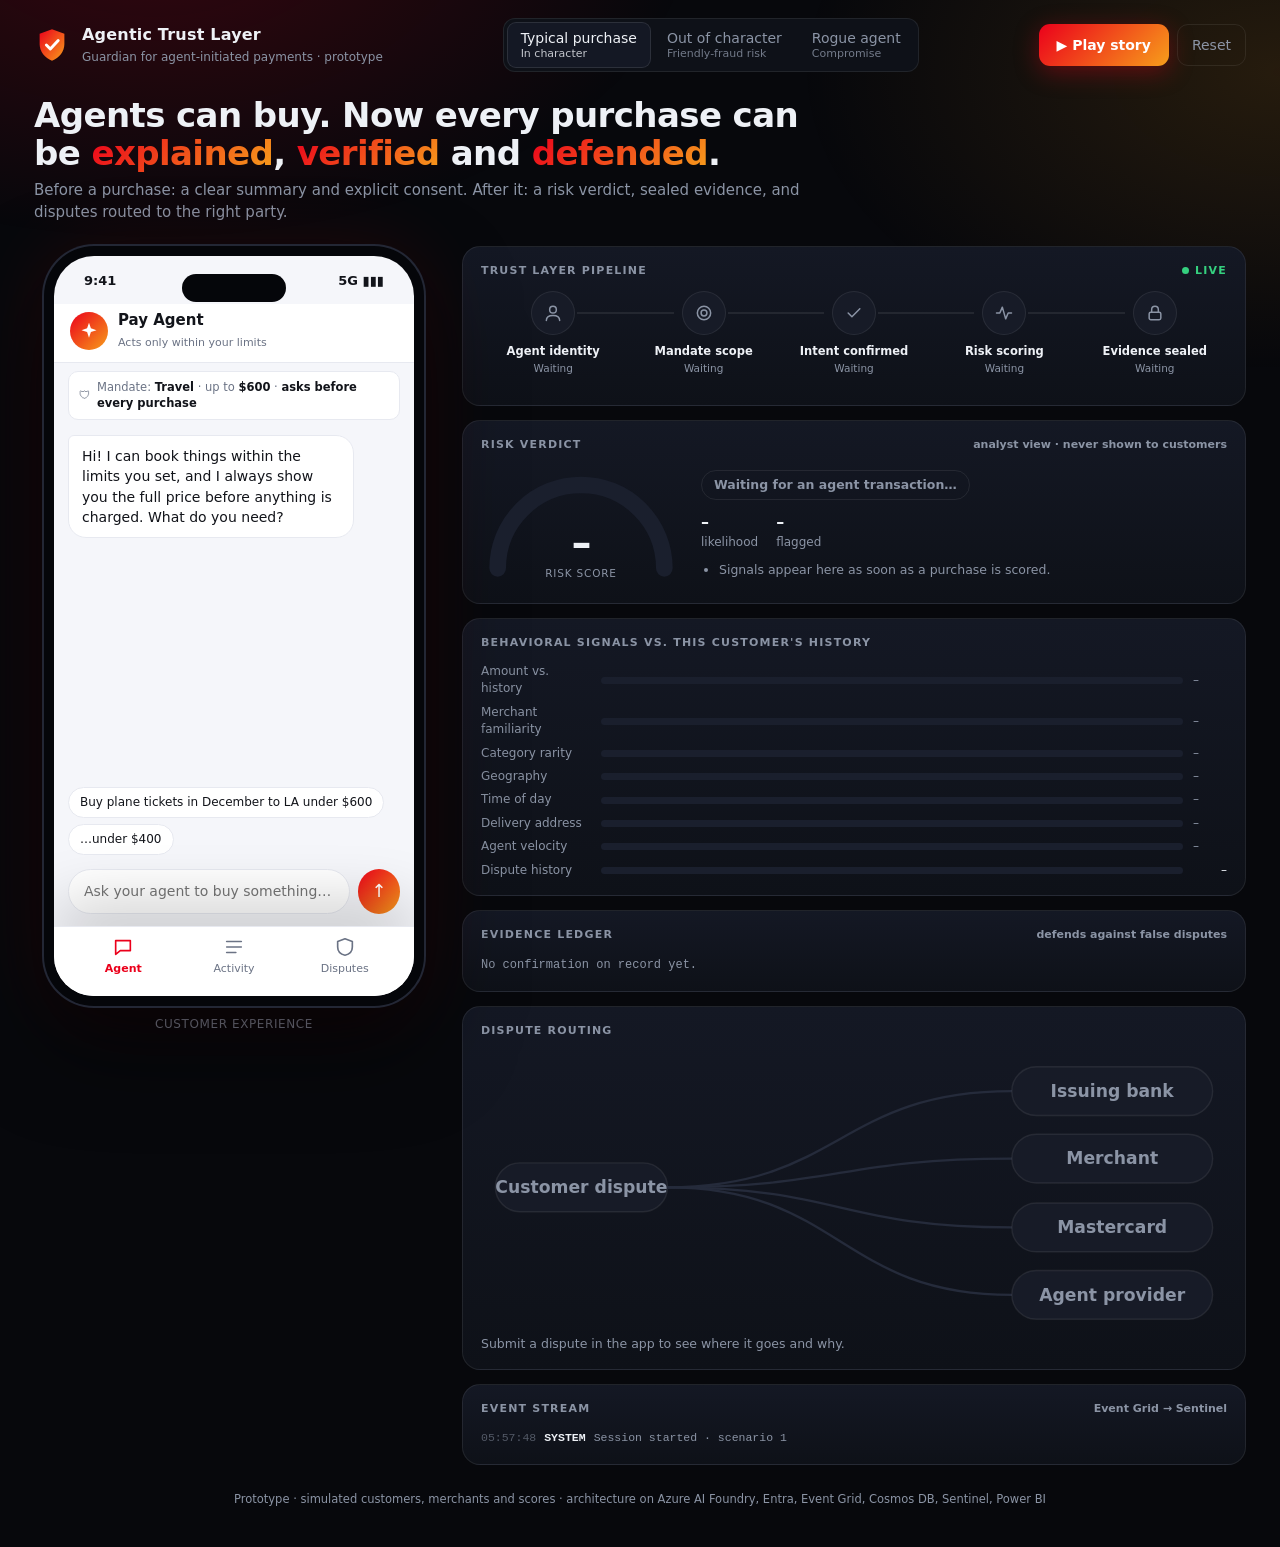
==== index.html @ be870a4d "Added friendly-fraud detection system, mock MasterCard Agent Pay, our own model using Microsoft Azur" ====
<!DOCTYPE html>
<html lang="en"><head><meta charset="utf-8">
<meta name="viewport" content="width=device-width, initial-scale=1, viewport-fit=cover">
<title>Agentic Trust Layer · Demo</title>
<style>
:root{--bg:#07080c;--panel:#0e1118;--panel2:#141824;--line:rgba(255,255,255,.08);--tx:#eef1f6;--mu:#8b94a5;--red:#eb001b;--org:#f79e1b;--ok:#35d07f;--warn:#ffb020;--bad:#ff4d4f;--grad:linear-gradient(135deg,#eb001b,#f79e1b)}
*{box-sizing:border-box}
body{margin:0;background:var(--bg);color:var(--tx);font:14px/1.45 Inter,system-ui,-apple-system,"Segoe UI",Roboto,sans-serif;min-height:100vh}
.bg{position:fixed;inset:0;pointer-events:none;background:radial-gradient(900px 520px at 12% -8%,rgba(235,0,27,.20),transparent 60%),radial-gradient(800px 500px at 100% 8%,rgba(247,158,27,.13),transparent 60%)}
.wrap{position:relative;max-width:1260px;margin:0 auto;padding:0 24px 40px}
button{font:inherit;cursor:pointer;color:inherit}
header{display:flex;justify-content:space-between;align-items:center;gap:16px;flex-wrap:wrap;padding:18px 0}
.brand{display:flex;gap:12px;align-items:center}.brand b{font-size:16px;letter-spacing:.2px;display:block}.brand span{color:var(--mu);font-size:12px}
.seg{display:flex;background:var(--panel);border:1px solid var(--line);border-radius:12px;padding:3px;gap:2px}
.seg button{background:none;border:0;padding:8px 14px;border-radius:9px;color:var(--mu);text-align:left;line-height:1.2}
.seg button small{display:block;font-size:11px;opacity:.8}.seg button.on{background:var(--panel2);color:var(--tx);box-shadow:inset 0 0 0 1px rgba(255,255,255,.1)}
.ctl{display:flex;gap:8px}
.cta{background:var(--grad);border:0;color:#fff;font-weight:700;padding:10px 18px;border-radius:11px;box-shadow:0 6px 24px rgba(235,0,27,.35)}
.cta:disabled{opacity:.55;cursor:default}.ghost{background:transparent;border:1px solid var(--line);padding:10px 14px;border-radius:11px;color:var(--mu)}
.hero{padding:6px 0 22px;max-width:820px}.hero h1{font-size:34px;line-height:1.12;margin:0 0 8px;letter-spacing:-.6px}
.hero h1 em{font-style:normal;background:var(--grad);-webkit-background-clip:text;background-clip:text;color:transparent}.hero p{color:var(--mu);margin:0;font-size:15px}
.grid{display:grid;grid-template-columns:400px 1fr;gap:28px;align-items:start}
@media(max-width:980px){.grid{grid-template-columns:1fr}.phonewrap{justify-self:center}.hero h1{font-size:26px}}
.phonewrap{position:sticky;top:12px}
.cap{text-align:center;color:var(--mu);font-size:12px;margin-top:10px;letter-spacing:.6px;text-transform:uppercase}
/* phone */
.phone{--ptx:#12141a;--pmu:#6b7385;--pln:#e7e9f0;width:380px;height:760px;margin:0 auto;border-radius:50px;background:#05060a;padding:10px;position:relative;box-shadow:0 0 0 2px #232735,0 40px 90px rgba(0,0,0,.6),0 0 80px rgba(235,0,27,.12);display:flex;flex-direction:column;color:var(--ptx)}
.screen{flex:1;background:#f5f6fa;border-radius:40px;overflow:hidden;display:flex;flex-direction:column;position:relative}
.notch{position:absolute;top:18px;left:50%;transform:translateX(-50%);width:104px;height:28px;background:#05060a;border-radius:20px;z-index:5}
.sbar{height:48px;padding:16px 30px 0;display:flex;justify-content:space-between;font-size:13px;font-weight:600;flex:none}
.views{flex:1;position:relative;overflow:hidden}
.view{position:absolute;inset:0;display:none;flex-direction:column}.view.on{display:flex}
.ahead{padding:6px 16px 10px;display:flex;gap:10px;align-items:center;border-bottom:1px solid var(--pln);background:#fff}
.av{width:38px;height:38px;border-radius:50%;background:var(--grad);display:grid;place-items:center;color:#fff;flex:none}
.ahead b{display:block;font-size:15px}.ahead span{font-size:11px;color:var(--pmu)}
.mand{margin:8px 14px 0;padding:7px 10px;border-radius:10px;background:#fff;border:1px solid var(--pln);font-size:11.5px;color:var(--pmu);display:flex;gap:6px;align-items:center}
.mand b{color:var(--ptx)}
.msgs{flex:1;overflow-y:auto;padding:8px 14px;scroll-behavior:smooth}
.m{max-width:86%;padding:10px 13px;border-radius:18px;margin:7px 0;animation:in .35s ease;font-size:14px}
@keyframes in{from{opacity:0;transform:translateY(8px)}to{opacity:1;transform:none}}
.m.a{background:#fff;border:1px solid var(--pln);border-top-left-radius:6px}
.m.u{background:var(--grad);color:#fff;margin-left:auto;border-top-right-radius:6px}
.m.wide{max-width:97%;padding:0;overflow:hidden}
.m.sys{max-width:100%;background:none;border:0;color:var(--pmu);font-size:11.5px;text-align:center;padding:2px}
.dots{display:inline-flex;gap:4px}.dots i{width:6px;height:6px;border-radius:50%;background:#aab;animation:b 1s infinite}.dots i:nth-child(2){animation-delay:.15s}.dots i:nth-child(3){animation-delay:.3s}
@keyframes b{50%{transform:translateY(-4px);opacity:.5}}
.chips{padding:4px 14px 6px;display:flex;gap:6px;flex-wrap:wrap}
.chips button{background:#fff;border:1px solid var(--pln);border-radius:99px;padding:6px 11px;font-size:12px;color:var(--ptx)}
.composer{display:flex;gap:8px;padding:8px 14px 12px}
.composer input{flex:1;border:1px solid var(--pln);background:#fff;border-radius:99px;padding:11px 15px;font:inherit;color:var(--ptx);outline:0;min-width:0}
.composer button{width:42px;border:0;border-radius:50%;background:var(--grad);color:#fff;font-size:18px}
.tkt{background:#fff}.tk-h{background:#12141a;color:#fff;padding:12px 14px;display:flex;justify-content:space-between;align-items:center}
.tk-h small{opacity:.65;display:block;font-size:11px}.tag{font-size:10.5px;background:rgba(255,255,255,.14);padding:3px 8px;border-radius:99px}
.route{display:flex;align-items:center;gap:10px;padding:14px 14px 4px}.route b{font-size:26px;letter-spacing:1px}
.route .ln{flex:1;border-top:2px dashed #cfd3df;position:relative}.route .ln:after{content:"✈";position:absolute;left:50%;top:-12px;transform:translateX(-50%);background:#fff;padding:0 6px;color:var(--red)}
.sch{padding:0 14px 12px;font-size:12px;color:var(--pmu)}
.perf{border-top:2px dashed #e2e5ee;margin:0 12px;position:relative}
.perf:before,.perf:after{content:"";position:absolute;top:-9px;width:16px;height:16px;border-radius:50%;background:#f5f6fa}.perf:before{left:-20px}.perf:after{right:-20px}
.li{display:flex;justify-content:space-between;font-size:12.5px;padding:2px 14px;color:var(--pmu)}.li.t{color:var(--ptx);font-weight:700;font-size:20px;padding:6px 14px 2px}
.okp{margin:6px 14px;font-size:11.5px;color:#0b8a4a;background:#e7f8ef;border-radius:8px;padding:6px 9px}
.cn{font-size:11px;color:var(--pmu);padding:0 14px 8px}
.acts{display:flex;gap:8px;padding:6px 14px 14px}.acts button{flex:1;padding:11px;border-radius:12px;border:1px solid var(--pln);background:#fff;font-weight:600;color:var(--ptx)}
.acts button.p{background:var(--grad);border:0;color:#fff}.acts button:disabled{opacity:.5}
.rcpt{padding:12px 14px;background:#fff}.rcpt .ok{display:flex;gap:8px;align-items:center;font-weight:700}
.rcpt .ok i{width:22px;height:22px;border-radius:50%;background:var(--ok);color:#fff;display:grid;place-items:center;font-style:normal;font-size:13px}
.seal{margin-top:8px;font-size:11px;color:var(--pmu);background:#f2f4f9;border-radius:8px;padding:6px 8px}
.warnbox{padding:12px 14px;background:#fff;border-left:4px solid var(--bad)}.warnbox b{display:block;margin-bottom:2px}
.tabbar{height:70px;background:#fff;border-top:1px solid var(--pln);display:flex;padding:8px 14px 18px;flex:none}
.tabbar button{flex:1;background:none;border:0;color:var(--pmu);font-size:11px;display:flex;flex-direction:column;align-items:center;gap:3px}
.tabbar button.on{color:var(--red);font-weight:700}.tabbar svg{width:22px;height:22px;stroke:currentColor;fill:none;stroke-width:1.8;stroke-linecap:round;stroke-linejoin:round}
.list{padding:8px 14px;overflow-y:auto;flex:1}.view h3{margin:6px 16px 0;font-size:20px}
.row{display:flex;gap:10px;align-items:center;background:#fff;border:1px solid var(--pln);border-radius:14px;padding:10px 12px;margin:8px 0;animation:in .3s}
.row .ic{width:36px;height:36px;border-radius:50%;background:#eef0f6;display:grid;place-items:center;font-weight:700;color:var(--pmu);flex:none}
.row .mid{flex:1;min-width:0}.row .mid b{display:block;font-size:13.5px}.row .mid span{font-size:11.5px;color:var(--pmu)}
.row .amt{text-align:right;font-weight:700;font-size:13.5px}
.bd{display:inline-block;font-size:10.5px;font-weight:700;padding:2px 8px;border-radius:99px;margin-top:3px}
.bd.ok{background:#e7f8ef;color:#0b8a4a}.bd.warn{background:#fff3dc;color:#a96500}.bd.bad{background:#ffe5e6;color:#c4161c}.bd.nt{background:#eef0f6;color:var(--pmu)}
.lk{background:none;border:0;color:var(--red);font-size:11.5px;font-weight:700;padding:3px 0}
.sheet{position:absolute;left:0;right:0;bottom:0;background:#fff;border-radius:26px 26px 0 0;box-shadow:0 -20px 60px rgba(0,0,0,.25);padding:16px 18px 24px;transform:translateY(105%);transition:transform .38s cubic-bezier(.2,.8,.2,1);z-index:4;max-height:86%;overflow:auto}
.sheet.on{transform:none}.sheet h4{margin:0 0 4px;font-size:17px}.sheet .grip{width:40px;height:4px;background:#d9dce6;border-radius:9px;margin:-6px auto 12px}
.sheet p{color:var(--pmu);font-size:12.5px;margin:2px 0 10px}
.rs{display:flex;flex-wrap:wrap;gap:6px;margin-bottom:10px}.rs button{background:#fff;border:1px solid var(--pln);border-radius:99px;padding:6px 11px;font-size:12px}
.rs button.on{background:#12141a;color:#fff;border-color:#12141a}
.sheet textarea{width:100%;border:1px solid var(--pln);border-radius:12px;padding:10px;font:inherit;min-height:70px;resize:none;outline:0}
.sheet .big{width:100%;margin-top:10px;padding:13px;border:0;border-radius:13px;background:var(--grad);color:#fff;font-weight:700}
.bio{width:84px;height:84px;margin:10px auto;border-radius:50%;display:grid;place-items:center;border:2px solid var(--red);color:var(--red);position:relative;cursor:pointer;background:none}
.bio svg{width:42px;height:42px;stroke:currentColor;fill:none;stroke-width:1.6;stroke-linecap:round}
.bio.scan:after{content:"";position:absolute;inset:-2px;border-radius:50%;border:3px solid transparent;border-top-color:var(--ok);animation:sp .7s linear infinite}
.bio.done{border-color:var(--ok);color:var(--ok)}@keyframes sp{to{transform:rotate(360deg)}}
/* control room */
.panel{display:grid;gap:14px}
.cd{background:linear-gradient(180deg,var(--panel2),var(--panel));border:1px solid var(--line);border-radius:18px;padding:16px 18px}
.cd h5{margin:0 0 12px;font-size:11px;letter-spacing:1.2px;text-transform:uppercase;color:var(--mu);display:flex;justify-content:space-between;align-items:center}
.live{display:inline-flex;gap:6px;align-items:center;color:var(--ok)}.live:before{content:"";width:7px;height:7px;border-radius:50%;background:var(--ok);box-shadow:0 0 0 0 rgba(53,208,127,.6);animation:pu 1.8s infinite}
@keyframes pu{70%{box-shadow:0 0 0 8px rgba(53,208,127,0)}100%{box-shadow:0 0 0 0 rgba(53,208,127,0)}}
.pipe{display:grid;grid-template-columns:repeat(5,1fr);gap:6px}
.nd{text-align:center;position:relative;padding:0 2px}
.nd:not(:last-child):after{content:"";position:absolute;top:21px;left:calc(50% + 24px);right:calc(-50% + 24px);height:2px;background:var(--line)}
.nd .ci{width:44px;height:44px;margin:0 auto 8px;border-radius:50%;display:grid;place-items:center;background:#171b27;border:1.5px solid var(--line);color:var(--mu);transition:.35s}
.nd svg{width:20px;height:20px;stroke:currentColor;fill:none;stroke-width:1.8;stroke-linecap:round;stroke-linejoin:round}
.nd b{display:block;font-size:11.5px}.nd small{display:block;font-size:10.5px;color:var(--mu);min-height:28px;margin-top:2px}
.nd.run .ci{border-color:var(--org);color:var(--org);box-shadow:0 0 0 6px rgba(247,158,27,.14);animation:pu2 1s infinite}
@keyframes pu2{50%{box-shadow:0 0 0 10px rgba(247,158,27,.05)}}
.nd.ok .ci{border-color:var(--ok);color:var(--ok);background:rgba(53,208,127,.1)}.nd.ok:after{background:var(--ok)!important}
.nd.warn .ci{border-color:var(--warn);color:var(--warn);background:rgba(255,176,32,.1)}.nd.bad .ci{border-color:var(--bad);color:var(--bad);background:rgba(255,77,79,.1)}
.two{display:grid;grid-template-columns:200px 1fr;gap:20px;align-items:center}@media(max-width:600px){.two{grid-template-columns:1fr}}
.gauge{position:relative;text-align:center}.gauge svg{width:100%}.gauge .n{position:absolute;left:0;right:0;bottom:6px;font-size:40px;font-weight:800;letter-spacing:-1px}.gauge .n small{display:block;font-size:10.5px;font-weight:500;color:var(--mu);letter-spacing:.8px;text-transform:uppercase;margin-top:-6px}
.verdict{display:inline-block;padding:5px 12px;border-radius:99px;font-weight:700;font-size:12.5px;border:1px solid var(--line);color:var(--mu)}
.verdict.ok{color:var(--ok);border-color:var(--ok);background:rgba(53,208,127,.08)}.verdict.warn{color:var(--warn);border-color:var(--warn);background:rgba(255,176,32,.08)}.verdict.bad{color:var(--bad);border-color:var(--bad);background:rgba(255,77,79,.08)}
.kv{display:flex;gap:18px;margin:10px 0;color:var(--mu);font-size:12px}.kv b{display:block;color:var(--tx);font-size:16px}
.sg{display:grid;grid-template-columns:110px 1fr 34px;gap:6px 10px;align-items:center;font-size:12px;color:var(--mu)}
.tr{height:7px;background:#1a1f2d;border-radius:9px;overflow:hidden}.fl{height:100%;width:0;border-radius:9px;background:var(--grad);transition:width .9s cubic-bezier(.2,.8,.2,1)}.sg span:last-child{text-align:right;color:var(--tx)}
ul.rs2{margin:0;padding-left:18px;color:var(--mu);font-size:12.5px}ul.rs2 li{margin:3px 0}ul.rs2 li b{color:var(--tx)}
.led{font:12px/1.7 ui-monospace,SFMono-Regular,Menlo,monospace;color:var(--mu)}.led b{color:var(--tx);font-weight:500}.led .lock{color:var(--ok)}
.log{font:11.5px/1.6 ui-monospace,SFMono-Regular,Menlo,monospace;max-height:170px;overflow:auto}
.log div{animation:in .3s;color:var(--mu);white-space:nowrap;overflow:hidden;text-overflow:ellipsis}.log i{font-style:normal;opacity:.55;margin-right:8px}.log b{color:var(--tx);margin-right:8px;font-weight:600}
.log .warn b{color:var(--warn)}.log .bad b{color:var(--bad)}.log .ok b{color:var(--ok)}
.rt svg{width:100%;height:auto}.rt .pill rect{fill:#171b27;stroke:var(--line);transition:.4s}.rt .pill text{fill:var(--mu);font-size:12px;font-weight:600}
.rt .pill.pri rect{stroke:var(--org);fill:rgba(247,158,27,.12);filter:drop-shadow(0 0 8px rgba(247,158,27,.5))}.rt .pill.pri text{fill:#fff}.rt .pill.nt rect{stroke:#4b5367}.rt .pill.nt text{fill:var(--tx)}
.rt path{fill:none;stroke:#252b3b;stroke-width:1.6;transition:.4s}.rt path.pri{stroke:var(--org);stroke-width:2.6;stroke-dasharray:6 5;animation:fl 1s linear infinite}.rt path.nt{stroke:#5a627a;stroke-dasharray:3 5}
@keyframes fl{to{stroke-dashoffset:-22}}.rtx{color:var(--mu);font-size:12.5px;margin-top:6px}.rtx b{color:var(--tx)}
footer{color:var(--mu);font-size:11.5px;text-align:center;margin-top:26px}
</style></head><body><div class="bg"></div>
<div class="wrap">
<header>
 <div class="brand"><svg viewBox="0 0 32 32" width="36" height="36"><defs><linearGradient id="g" x1="0" y1="0" x2="1" y2="1"><stop offset="0" stop-color="#eb001b"/><stop offset="1" stop-color="#f79e1b"/></linearGradient></defs><path d="M16 2l11 4v9c0 7-4.700 12.200-11 15C9.700 27.200 5 22 5 15V6z" fill="url(#g)"/><path d="M11 16l3.500 3.500L21.500 12" stroke="#fff" stroke-width="2.600" fill="none" stroke-linecap="round" stroke-linejoin="round"/></svg>
  <div><b>Agentic Trust Layer</b><span>Guardian for agent-initiated payments · prototype</span></div></div>
 <div class="seg" id="scn">
  <button data-s="1" class="on">Typical purchase<small>In character</small></button>
  <button data-s="2">Out of character<small>Friendly-fraud risk</small></button>
  <button data-s="3">Rogue agent<small>Compromise</small></button></div>
 <div class="ctl"><button class="cta" id="play">▶ Play story</button><button class="ghost" id="reset">Reset</button></div>
</header>
<div class="hero"><h1>Agents can buy. Now every purchase can be <em>explained</em>, <em>verified</em> and <em>defended</em>.</h1>
<p>Before a purchase: a clear summary and explicit consent. After it: a risk verdict, sealed evidence, and disputes routed to the right party.</p></div>

<div class="grid">
<div class="phonewrap"><div class="phone"><div class="screen"><div class="notch"></div>
 <div class="sbar"><span>9:41</span><span>5G ▮▮▮</span></div>
 <div class="views">
  <div class="view on" id="v-chat">
   <div class="ahead"><div class="av"><svg width="20" height="20" viewBox="0 0 24 24" fill="#fff"><path d="M12 2l2.300 6.700L21 11l-6.700 2.300L12 20l-2.300-6.700L3 11l6.700-2.300z"/></svg></div><div><b>Pay Agent</b><span>Acts only within your limits</span></div></div>
   <div class="mand">🛡 <span>Mandate: <b>Travel</b> · up to <b>$600</b> · <b>asks before every purchase</b></span></div>
   <div class="msgs" id="msgs"></div><div class="chips" id="chips"></div>
   <form class="composer" id="cmp"><input id="inp" placeholder="Ask your agent to buy something…" autocomplete="off"><button>↑</button></form>
  </div>
  <div class="view" id="v-act"><h3>Activity</h3><div class="list" id="actList"></div></div>
  <div class="view" id="v-dis"><h3>Disputes</h3><div class="list" id="disList"></div></div>
  <div class="sheet" id="sheet"></div>
 </div>
 <div class="tabbar" id="tabs">
  <button data-v="chat" class="on"><svg viewBox="0 0 24 24"><path d="M4 5h16v11H9l-5 4z"/></svg>Agent</button>
  <button data-v="act"><svg viewBox="0 0 24 24"><path d="M4 6h16M4 12h16M4 18h10"/></svg>Activity</button>
  <button data-v="dis"><svg viewBox="0 0 24 24"><path d="M12 3l8 3v6c0 5-3.500 8-8 9-4.500-1-8-4-8-9V6z"/></svg>Disputes</button></div>
</div></div><div class="cap">Customer experience</div></div>

<div class="panel">
 <div class="cd"><h5>Trust Layer pipeline <span class="live">live</span></h5><div class="pipe" id="pipe"></div></div>
 <div class="cd"><h5>Risk verdict <span id="vsrc" style="text-transform:none;letter-spacing:0">analyst view · never shown to customers</span></h5>
  <div class="two"><div class="gauge"><svg viewBox="0 0 120 70"><path d="M10 62A50 50 0 0 1 110 62" fill="none" stroke="#1a1f2d" stroke-width="10" stroke-linecap="round"/><path id="garc" d="M10 62A50 50 0 0 1 110 62" fill="none" stroke="#35d07f" stroke-width="10" stroke-linecap="round" stroke-dasharray="157.1" stroke-dashoffset="157.1" style="transition:stroke-dashoffset .9s cubic-bezier(.2,.8,.2,1),stroke .4s"/></svg><div class="n"><span id="gnum">–</span><small>risk score</small></div></div>
  <div><span class="verdict" id="vd">Waiting for an agent transaction…</span>
   <div class="kv"><div><b id="klk">–</b>likelihood</div><div><b id="kfl">–</b>flagged</div></div>
   <ul class="rs2" id="rsn"><li>Signals appear here as soon as a purchase is scored.</li></ul></div></div></div>
 <div class="cd"><h5>Behavioral signals vs. this customer's history</h5><div class="sg" id="sg"></div></div>
 <div class="cd"><h5>Evidence ledger <span style="text-transform:none;letter-spacing:0">defends against false disputes</span></h5><div class="led" id="led">No confirmation on record yet.</div></div>
 <div class="cd rt"><h5>Dispute routing</h5>
  <svg viewBox="0 0 520 190" id="rsvg">
   <g class="pill" id="p-o"><rect x="10" y="78" width="120" height="34" rx="17"/><text x="70" y="99" text-anchor="middle">Customer dispute</text></g>
   <path id="l-issuer" d="M130 95C250 95 250 28 370 28"/><path id="l-merchant" d="M130 95C250 95 250 75 370 75"/><path id="l-mastercard" d="M130 95C250 95 250 123 370 123"/><path id="l-agent_provider" d="M130 95C250 95 250 170 370 170"/>
   <g class="pill" id="p-issuer"><rect x="370" y="11" width="140" height="34" rx="17"/><text x="440" y="32" text-anchor="middle">Issuing bank</text></g>
   <g class="pill" id="p-merchant"><rect x="370" y="58" width="140" height="34" rx="17"/><text x="440" y="79" text-anchor="middle">Merchant</text></g>
   <g class="pill" id="p-mastercard"><rect x="370" y="106" width="140" height="34" rx="17"/><text x="440" y="127" text-anchor="middle">Mastercard</text></g>
   <g class="pill" id="p-agent_provider"><rect x="370" y="153" width="140" height="34" rx="17"/><text x="440" y="174" text-anchor="middle">Agent provider</text></g></svg>
  <div class="rtx" id="rtx">Submit a dispute in the app to see where it goes and why.</div></div>
 <div class="cd"><h5>Event stream <span style="text-transform:none;letter-spacing:0">Event Grid → Sentinel</span></h5><div class="log" id="log"></div></div>
</div></div>
<footer>Prototype · simulated customers, merchants and scores · architecture on Azure AI Foundry, Entra, Event Grid, Cosmos DB, Sentinel, Power BI</footer>
</div>

<script>
const $=s=>document.querySelector(s),$$=s=>[...document.querySelectorAll(s)],sleep=ms=>new Promise(r=>setTimeout(r,ms));
const e=s=>String(s).replace(/[&<>"]/g,c=>({'&':'&amp;','<':'&lt;','>':'&gt;','"':'&quot;'}[c]));
const money=n=>'$'+n.toLocaleString('en-US',{minimumFractionDigits:2,maximumFractionDigits:2});
const cl=x=>Math.max(0,Math.min(1,x)),med=a=>{const s=[...a].sort((x,y)=>x-y),m=s.length>>1;return s.length%2?s[m]:(s[m-1]+s[m])/2};
const hrs=new Set([...Array(15).keys()].map(i=>i+8));

/* ======== SWAP POINT: this local engine mirrors friendly_fraud.py. To go live, replace
   score(), routeDispute() and the offer search with calls to the FastAPI services. ======== */
const PROF={
 F:{amounts:[320,410,52,48,45,480,60,390,55,520,50,445],merchants:new Set(['southwest','united','delta','kroger']),cats:{4511:6,5411:10,5812:6},countries:new Set(['US']),hours:hrs,d90:0},
 E:{amounts:[42,55,38,61,47,52,49,58,44,50],merchants:new Set(['kroger','chipotle','shell']),cats:{4511:1,5411:18,5812:9,5541:5},countries:new Set(['US']),hours:hrs,d90:0}};
const W={amount:.3,merchant:.15,category:.15,geo:.1,time:.05,ship:.1,vel:.05,disp:.1};
const SIG={amount:'Amount vs. history',merchant:'Merchant familiarity',category:'Category rarity',geo:'Geography',time:'Time of day',ship:'Delivery address',vel:'Agent velocity',disp:'Dispute history'};
function score(t,p){
 const R=[],s={};let sg=.3;
 if(p.amounts.length>=5){const m=med(p.amounts),mad=med(p.amounts.map(a=>Math.abs(a-m)))||Math.max(m*.1,1),z=(t.amount-m)/(1.4826*mad);
  sg=cl((z-2)/4);if(sg>0)R.push(`Amount ${money(t.amount)} is ${z.toFixed(1)} robust std-devs above this customer's median ${money(m)}`)}
 s.amount=sg;
 s.merchant=p.merchants.has(t.mid)?0:1;if(s.merchant)R.push('First purchase from this merchant');
 const tot=Object.values(p.cats).reduce((a,b)=>a+b,0);s.category=cl(1-((p.cats[t.mcc]||0)/tot)*10);if(s.category>.5)R.push(`Category ${t.mcc} is rare for this customer`);
 s.geo=p.countries.has(t.country)?0:1;if(s.geo)R.push(`Merchant country ${t.country} is outside usual countries`);
 s.time=p.hours.has(t.hour)?0:.5;if(s.time)R.push('Unusual time of day');
 s.ship=t.ship?1:0;if(s.ship)R.push('Delivery destination differs from saved addresses');
 s.vel=cl((t.vel-2)/5);if(s.vel>.4)R.push(`Agent made ${t.vel} purchase attempts in the last hour`);
 s.disp=cl(p.d90/3);
 const beh=Object.keys(W).reduce((a,k)=>a+W[k]*s[k],0);
 const scope=t.mandateMax==null||t.amount>t.mandateMax||(t.cats&&!t.cats.includes(t.mcc));
 if(scope)R.push(`Purchase falls outside the customer's mandate (${money(t.mandateMax||0)} limit, travel only)`);
 if(!t.conf)R.push('No customer confirmation on record');
 let lk=beh*(t.conf?1:.85);if(scope)lk*=.4;
 const flag=lk>=.3&&beh>=.35&&!scope;
 const label=scope&&beh>=.3?'agent_error_or_compromise':(flag?'friendly_fraud_likely':'normal');
 return{score:Math.round(100*Math.max(beh,scope&&beh>=.3?.9:0)),lk:+cl(lk).toFixed(2),flag,label,reasons:R,scope,s};
}
const REASONS={unauthorized:'I never approved this',agent_exceeded_mandate:'Agent went beyond my limits',not_received:'Never received it',not_as_described:'Not as described',duplicate:'Duplicate charge',incorrect_amount:'Wrong amount',other:'Other'};
const PN={issuer:'Issuing bank',merchant:'Merchant',mastercard:'Mastercard',agent_provider:'Agent provider'};
function routeDispute(reason,t){
 const f=t.res.flag,c=t.conf;
 if(reason==='unauthorized'&&c&&f)return{p:'issuer',n:['mastercard'],w:0,ev:true,rule:'R1',why:'Customer says unauthorized, but a hash-bound confirmation exists and the model flags the purchase. Bank reviews with the evidence packet; the customer\'s rights are preserved.',a:['Attach confirmation + mandate','Queue for analyst review']};
 if(reason==='unauthorized')return{p:'issuer',n:['mastercard','agent_provider'],w:0,ev:false,rule:'R2',why:'No confirmation on file, so this is treated as genuine fraud or agent compromise.',a:['Suspend agent token','Open compromise investigation']};
 if(reason==='agent_exceeded_mandate')return{p:'issuer',n:['agent_provider','mastercard'],w:0,ev:true,rule:'R3',why:'The agent acted outside the customer\'s documented limits; the provider is accountable.',a:['Revoke or limit mandate','Notify agent provider']};
 if(['not_received','not_as_described','duplicate','incorrect_amount'].includes(reason))return{p:'merchant',n:['issuer'],w:10,ev:true,rule:'R4',why:'Merchant-performance issue: merchant resolves first, then it escalates to the bank.',a:['Send case to merchant','Auto-escalate after 10 days']};
 return{p:'issuer',n:[],w:0,ev:false,rule:'R5',why:'Unclassified: manual triage.',a:['Manual triage']};
}
const OFFERS=[{m:'Southwest Airlines',id:'southwest',b:388,t:41,f:[['Carry-on bag',0]],cp:'Free cancellation; credit valid 12 months'},
 {m:'United Airlines',id:'united',b:452,t:47,f:[['Seat selection',18]],cp:'Full refund if cancelled within 24h'},
 {m:'Delta Air Lines',id:'delta',b:561,t:52,f:[['Checked bag',35]],cp:'Non-refundable; change fees waived'}];
const SC={1:{prof:'F',req:'Buy plane tickets in December to LA under $600'},2:{prof:'E',req:'Buy plane tickets in December to LA under $600'},3:{prof:'E',req:null}};
const STAGES=[['Agent identity','<path d="M12 12a4 4 0 100-8 4 4 0 000 8zM4 21c0-4 3.600-6 8-6s8 2 8 6"/>'],['Mandate scope','<circle cx="12" cy="12" r="8"/><circle cx="12" cy="12" r="3.500"/>'],
 ['Intent confirmed','<path d="M5 12l4.500 4.500L19 7"/>'],['Risk scoring','<path d="M3 12h4l3-7 4 14 3-7h4"/>'],['Evidence sealed','<rect x="5" y="11" width="14" height="9" rx="2"/><path d="M8 11V8a4 4 0 018 0v3"/>']];

let S={sc:1,txs:[],ds:[],pending:null,busy:false,playing:false,n:0};
const ts=()=>new Date().toLocaleTimeString('en-US',{hour12:false});
function log(svc,txt,k=''){const d=document.createElement('div');d.className=k;d.innerHTML=`<i>${ts()}</i><b>${svc}</b>${e(txt)}`;$('#log').prepend(d);while($('#log').children.length>40)$('#log').lastChild.remove()}
const rid=()=>Math.random().toString(16).slice(2,10);

/* ---------- UI helpers ---------- */
function msg(k,html){const d=document.createElement('div');d.className='m '+k;d.innerHTML=html;$('#msgs').appendChild(d);$('#msgs').scrollTop=1e6;return d}
async function typing(ms=900){const d=msg('a','<span class="dots"><i></i><i></i><i></i></span>');await sleep(ms);d.remove()}
function showView(v){$$('.view').forEach(x=>x.classList.toggle('on',x.id==='v-'+v));$$('#tabs button').forEach(b=>b.classList.toggle('on',b.dataset.v===v))}
function sheet(html){$('#sheet').innerHTML='<div class="grip"></div>'+html;$('#sheet').classList.add('on')}
const closeSheet=()=>$('#sheet').classList.remove('on');
function renderChips(){const sc=SC[S.sc];$('#chips').innerHTML=sc.req?`<button data-q="${e(sc.req)}">${e(sc.req)}</button><button data-q="Buy plane tickets in December to LA under $400">…under $400</button>`:'<button id="rg">▶ Simulate an unprompted agent purchase</button>';
 $$('#chips [data-q]').forEach(b=>b.onclick=()=>{if(!S.busy)ask(b.dataset.q)});if($('#rg'))$('#rg').onclick=rogue}
function buildPipe(){$('#pipe').innerHTML=STAGES.map((s,i)=>`<div class="nd" id="n${i}"><div class="ci"><svg viewBox="0 0 24 24">${s[1]}</svg></div><b>${s[0]}</b><small>Waiting</small></div>`).join('')}
function setNode(i,st,txt){const n=$('#n'+i);n.className='nd '+st;n.querySelector('small').textContent=txt}
function resetPanel(){buildPipe();$('#garc').style.strokeDashoffset=157.1;$('#gnum').textContent='–';$('#vd').className='verdict';$('#vd').textContent='Waiting for an agent transaction…';
 $('#klk').textContent=$('#kfl').textContent='–';$('#rsn').innerHTML='<li>Signals appear here as soon as a purchase is scored.</li>';
 $('#sg').innerHTML=Object.keys(SIG).map(k=>`<span>${SIG[k]}</span><div class="tr"><div class="fl" id="b-${k}"></div></div><span id="v-${k}">–</span>`).join('');
 $('#led').innerHTML='No confirmation on record yet.';routeClear()}
function routeClear(){Object.keys(PN).forEach(k=>{$('#p-'+k).setAttribute('class','pill');$('#l-'+k).setAttribute('class','')});$('#rtx').innerHTML='Submit a dispute in the app to see where it goes and why.'}
function showRoute(r){routeClear();$('#p-'+r.p).setAttribute('class','pill pri');$('#l-'+r.p).setAttribute('class','pri');
 r.n.forEach(k=>{$('#p-'+k).setAttribute('class','pill nt');$('#l-'+k).setAttribute('class','nt')});
 $('#rtx').innerHTML=`<b>Rule ${r.rule}</b> · primary: <b>${PN[r.p]}</b>${r.n.length?' · notified: '+r.n.map(k=>PN[k]).join(', '):''}${r.w?` · merchant window: <b>${r.w} days</b>`:''}<br>${e(r.why)}<br>Evidence packet: <b>${r.ev?'attached':'none'}</b> · Actions: ${r.a.join(' → ')}`}
async function countTo(el,v){const s=performance.now();await new Promise(res=>{const f=n=>{const p=Math.min(1,(n-s)/900);el.textContent=Math.round(v*(1-Math.pow(1-p,3)));p<1?requestAnimationFrame(f):res()};requestAnimationFrame(f)})}
const VD={normal:['ok','In character'],friendly_fraud_likely:['warn','Friendly-fraud risk'],agent_error_or_compromise:['bad','Agent error / compromise']};
const ACT={normal:['No action required'],friendly_fraud_likely:['Flag for review','Attach evidence packet to any future dispute','Notify customer neutrally'],agent_error_or_compromise:['Suspend agent token','Alert Sentinel','Hold transaction and notify customer']};
function showRisk(r){const [k,l]=VD[r.label],c=k==='ok'?'#35d07f':k==='warn'?'#ffb020':'#ff4d4f';
 $('#garc').style.stroke=c;$('#garc').style.strokeDashoffset=157.1*(1-r.score/100);countTo($('#gnum'),r.score);
 $('#vd').className='verdict '+k;$('#vd').textContent=l;$('#klk').textContent=r.lk.toFixed(2);$('#kfl').textContent=r.flag?'Yes':'No';
 $('#rsn').innerHTML=(r.reasons.length?r.reasons.map(x=>`<li>${e(x)}</li>`).join(''):'<li>No unusual signals — consistent with this customer\'s behavior.</li>')+`<li><b>Actions:</b> ${ACT[r.label].join(' · ')}</li>`;
 Object.keys(SIG).forEach(s=>{$('#b-'+s).style.width=Math.round(r.s[s]*100)+'%';$('#v-'+s).textContent=Math.round(r.s[s]*100)})}
function showLedger(t,id,hash){$('#led').innerHTML=t.conf?`<span class="lock">🔒 sealed</span> · confirmation <b>${id}</b><br>proposal hash <b>${hash}…</b><br>mandate <b>travel ≤ $600 · confirm each purchase</b><br>step-up auth <b>${t.step?'passkey / biometric':'not required'}</b> · device <b>iPhone · session ${rid().slice(0,4)}</b><br>agent intent <b>"${e(t.utter||'')}"</b>`
 :'<span style="color:var(--bad)">No customer confirmation on record.</span> This transaction cannot be defended as customer-authorized; it will be treated as unauthorized.'}

/* ---------- pipeline ---------- */
async function pipeline(t,res,needStep){
 resetPanel();
 const hash=t.hash||rid()+rid()+rid();const cid=rid()+rid();
 const steps=[
  ()=>t.rogue?['warn','New device','AGENT','Token presented from an unrecognised device fingerprint']:['ok','Token valid','ENTRA','Agent identity + delegated token verified'],
  ()=>res.scope?['bad','Outside mandate','MANDATE',`${money(t.amount)} exceeds limit or category not allowed`]:['ok','Within limits','MANDATE',`${money(t.amount)} within ${money(t.mandateMax)} limit · MCC ${t.mcc} allowed`],
  async()=>{if(needStep){await stepUp();t.step=true}return t.conf?['ok',needStep?'Verified + approved':'Customer approved','INTENT','Confirmation bound to proposal hash '+hash.slice(0,8)]:['bad','No confirmation','INTENT','Purchase attempted without customer approval']},
  ()=>[VD[res.label][0],`${res.score}/100 · ${VD[res.label][1]}`,'RISK',`score=${res.score} likelihood=${res.lk} label=${res.label}`],
  ()=>t.conf?['ok','Packet sealed','COSMOS','Immutable evidence record written (Purview-labelled)']:['warn','No customer evidence','COSMOS','Nothing to seal: no confirmation exists']];
 for(let i=0;i<5;i++){setNode(i,'run','Checking…');await sleep(i===2&&needStep?200:650);const [st,tx,svc,ln]=await steps[i]();setNode(i,st,tx);log(svc,ln,st==='ok'?'ok':st);
  if(i===3)showRisk(res);if(i===4)showLedger(t,cid,hash)}
 t.cid=cid;
}
async function stepUp(){
 sheet(`<h4>Confirm it's you</h4><p>This purchase needs extra verification.</p><button class="bio" id="bio"><svg viewBox="0 0 24 24"><path d="M12 11v3m0-8a5 5 0 00-5 5v3m10-3a5 5 0 00-7-4.500M5 15c0 3 1 5 3 7m8-1c1-2 2-4 2-6v-2m-6 4c0 2-.5 3.500-1.500 5"/></svg></button><p style="text-align:center">Tap to verify with Face ID</p>`);
 await new Promise(res=>{const go=async()=>{const b=$('#bio');b.classList.add('scan');await sleep(1000);b.classList.remove('scan');b.classList.add('done');await sleep(450);closeSheet();res()};$('#bio').onclick=go;if(S.playing)setTimeout(go,900)});
}

/* ---------- purchase flow ---------- */
async function ask(text){
 if(S.busy)return;S.busy=true;showView('chat');
 msg('u',e(text));$('#inp').value='';
 await typing(700);
 const mx=text.match(/\$\s?(\d[\d,]*)/);
 if(!mx){msg('a','I can do that — what is the most you want to spend? I never guess a budget.');S.busy=false;return}
 const max=Math.min(+mx[1].replace(/,/g,''),600);
 msg('sys','Checking Southwest, United, Delta…');log('AGENT','Intent parsed · category=travel max='+max,'');await sleep(1000);
 const ok=OFFERS.map(o=>({...o,total:o.b+o.t+o.f.reduce((a,x)=>a+x[1],0)})).filter(o=>o.total<=max).sort((a,b)=>a.total-b.total);
 if(!ok.length){msg('a',`I couldn't find anything under ${money(max)}. Want to raise the budget or change the dates?`);S.busy=false;return}
 const o=ok[0],id=rid(),hash=rid()+rid()+rid()+rid();S.pending={o,max,id,hash,utter:text};
 log('GUARDIAN','Proposal '+id+' created · total '+money(o.total)+' · expires in 15m','');
 const el=msg('a wide',`<div class="tkt"><div class="tk-h"><div><small>Proposed purchase</small><b>${e(o.m)}</b></div><span class="tag">Nothing charged yet</span></div>
  <div class="route"><b>ORD</b><div class="ln"></div><b>LAX</b></div><div class="sch">Dec 14 · 7:05 AM → 9:40 AM · nonstop</div><div class="perf"></div>
  <div style="height:8px"></div><div class="li"><span>Base fare</span><span>${money(o.b)}</span></div><div class="li"><span>Taxes</span><span>${money(o.t)}</span></div>
  ${o.f.map(f=>`<div class="li"><span>${e(f[0])}</span><span>${money(f[1])}</span></div>`).join('')}
  <div class="li t"><span>Total</span><span>${money(o.total)}</span></div>
  <div class="okp">✓ Within your ${money(max)} limit</div><div class="cn">${e(o.cp)} · Offer valid 15 min · ref ${hash.slice(0,10)}</div>
  <div class="acts"><button class="p" id="yes">Confirm &amp; pay</button><button id="no">Decline</button></div></div>`);
 $('#yes').onclick=confirmPurchase;
 $('#no').onclick=async()=>{if(S.busy&&!S.pending)return;S.pending=null;el.querySelector('.acts').remove();S.busy=false;log('GUARDIAN','Proposal declined by customer','');await typing(500);msg('a','No problem — nothing was charged.')};
 S.busy=false;
}
function txn(total,conf){const p=S.pending;return{id:'t'+(++S.n),mid:p.o.id,mname:p.o.m,mcc:'4511',amount:total,country:'US',hour:new Date().getHours(),ship:false,vel:1,mandateMax:p.max,cats:['4511'],conf,hash:p.hash,utter:p.utter}}
async function confirmPurchase(){
 const p=S.pending;if(!p||S.busy)return;S.busy=true;$$('#msgs .acts button').forEach(b=>b.disabled=true);
 const prof=PROF[SC[S.sc].prof],t=txn(p.o.total,true),res=score(t,prof),needStep=p.o.total>=500||res.flag;
 log('GUARDIAN','Confirmation received · hash-bound to proposal '+p.id,'');
 await pipeline(t,res,needStep);
 t.res=res;t.date='Just now';t.status=res.flag?'review':'ok';S.txs.unshift(t);renderAct();
 await typing(600);
 msg('a wide',`<div class="rcpt"><div class="ok"><i>✓</i>Booked · ${money(t.amount)}</div><div style="font-size:12.5px;color:var(--pmu);margin-top:4px">${e(p.o.m)} · ORD → LAX · Dec 14</div>
  <div class="seal">🔒 Your approval is sealed as evidence · ${t.cid}</div></div>`);
 if(res.flag){await typing(700);msg('a','This is a bit different from your usual spending, so I\'ve added it to <b>Activity</b> for you to review any time.')}
 S.pending=null;S.busy=false;
}
async function rogue(){
 if(S.busy)return;S.busy=true;showView('chat');$('#chips').innerHTML='';
 const t={id:'t'+(++S.n),mid:'globaldeals',mname:'GlobalDeals MX',mcc:'5732',amount:812.4,country:'MX',hour:new Date().getHours(),ship:true,vel:6,mandateMax:600,cats:['4511'],conf:false,rogue:true,utter:''};
 const res=score(t,PROF.E);msg('sys','Your agent is trying to buy something — without asking you.');
 log('AGENTPAY','Authorization request · agent shopper-7 · $812.40 · GlobalDeals MX','warn');
 await pipeline(t,res,false);t.res=res;t.date='Just now';t.status='held';S.txs.unshift(t);renderAct();
 log('ENTRA','Agent token shopper-7 suspended','bad');await sleep(500);
 const el=msg('a wide',`<div class="warnbox"><b>We paused your agent</b><span style="font-size:12.5px;color:var(--pmu)">It tried to spend ${money(812.4)} at GlobalDeals MX — outside your travel-only, $600 limit. The purchase is on hold. Was this you?</span></div>
  <div class="acts"><button class="p" id="nm">Not me</button><button id="me">It was me</button></div>`);
 $('#nm').onclick=()=>{el.querySelector('.acts').remove();openDispute(t.id,'unauthorized')};
 $('#me').onclick=async()=>{el.querySelector('.acts').remove();await typing(500);msg('a','Got it. Raise your agent\'s limit in Settings and I\'ll retry.')};
 S.busy=false;
}

/* ---------- activity & disputes ---------- */
const seeds=()=>[['Kroger','kroger',54.2,'5411','2 days ago'],['Chipotle','chipotle',18.4,'5812','4 days ago'],['Shell','shell',41,'5541','last week']];
function renderAct(){
 const all=[...S.txs,...seeds().map((s,i)=>({id:'s'+i,mname:s[0],amount:s[2],date:s[4],status:'ok',seed:1}))];
 $('#actList').innerHTML=all.map(t=>{const b=t.status==='held'?'<span class="bd bad">Held · review</span>':t.status==='review'?'<span class="bd warn">Unusual for you · review</span>':'<span class="bd ok">Verified</span>';
  const dis=S.ds.some(d=>d.t.id===t.id);
  return`<div class="row"><div class="ic">${e(t.mname[0])}</div><div class="mid"><b>${e(t.mname)}</b><span>${t.date}</span><br>${dis?'<span class="bd nt">Dispute filed</span>':b}</div><div class="amt">${money(t.amount)}<br>${dis||t.seed?'':`<button class="lk" data-d="${t.id}">${t.status==='ok'?'Dispute':'Review'}</button>`}</div></div>`}).join('');
 $$('#actList [data-d]').forEach(b=>b.onclick=()=>openDispute(b.dataset.d))}
function renderDis(){$('#disList').innerHTML=S.ds.length?S.ds.map(d=>`<div class="row"><div class="ic">⚖</div><div class="mid"><b>${d.id} · ${e(d.t.mname)}</b><span>${REASONS[d.reason]}</span><br><span class="bd nt">With: ${PN[d.r.p]}</span></div><div class="amt">${money(d.t.amount)}</div></div>`).join(''):'<div style="color:var(--pmu);padding:14px;font-size:13px">No disputes yet.</div>'}
let DR=null;
function openDispute(id,preset){
 const t=S.txs.find(x=>x.id===id);if(!t)return;showView('act');DR={id,reason:preset||null};
 sheet(`<h4>${t.status==='ok'?'Dispute this purchase':'Review this purchase'}</h4><p>${e(t.mname)} · ${money(t.amount)}</p><div class="rs" id="rs">${Object.entries(REASONS).map(([k,v])=>`<button data-r="${k}" class="${k===preset?'on':''}">${v}</button>`).join('')}</div>
  <textarea id="dt" placeholder="Tell us what happened"></textarea><button class="big" id="ds">Submit</button><button class="lk" style="width:100%;margin-top:6px;color:var(--pmu)" id="dc">Not now</button>`);
 $$('#rs button').forEach(b=>b.onclick=()=>{DR.reason=b.dataset.r;$$('#rs button').forEach(x=>x.classList.toggle('on',x===b))});
 $('#ds').onclick=submitDispute;$('#dc').onclick=closeSheet}
async function submitDispute(){
 const t=S.txs.find(x=>x.id===DR.id),txt=$('#dt').value.trim();if(!DR.reason||txt.length<5)return;
 const r=routeDispute(DR.reason,t),d={id:'D'+(1001+S.ds.length),t,reason:DR.reason,r};S.ds.unshift(d);
 log('DISPUTES',`${d.id} created · reason=${d.reason} · rule ${r.rule} → ${r.p}`,'warn');showRoute(r);
 r.a.forEach((a,i)=>setTimeout(()=>log('ROUTER',a,'ok'),500*(i+1)));
 renderAct();renderDis();
 sheet(`<h4>We're on it</h4><p>Your case <b>${d.id}</b> was sent to <b>${PN[r.p]}</b>.</p><p>${r.w?'The merchant has 10 days to respond before your bank steps in.':'Your bank will review it and keep you updated here.'}</p><button class="big" id="ok">Done</button>`);
 $('#ok').onclick=()=>{closeSheet();showView('dis')};
}

/* ---------- story mode & wiring ---------- */
async function typeInto(txt){const i=$('#inp');i.value='';for(const c of txt){i.value+=c;await sleep(28)}await sleep(300)}
async function story(){
 if(S.playing)return;reset();S.playing=true;$('#play').disabled=true;await sleep(500);
 const sc=SC[S.sc];
 if(sc.req){await typeInto(sc.req);await ask(sc.req);await sleep(1800);await confirmPurchase()}else{await sleep(600);await rogue()}
 await sleep(1500);const t=S.txs[0];
 if(t&&t.res.label!=='normal'){
  if(S.sc===3){$('#nm')&&$('#nm').click()}else{showView('act');await sleep(900);openDispute(t.id)}
  await sleep(900);DR.reason='unauthorized';$$('#rs button').forEach(x=>x.classList.toggle('on',x.dataset.r==='unauthorized'));
  const ta=$('#dt');for(const c of 'I did not make this purchase.'){ta.value+=c;await sleep(30)}await sleep(600);await submitDispute();
 }
 S.playing=false;$('#play').disabled=false;
}
function reset(){S={sc:S.sc,txs:[],ds:[],pending:null,busy:false,playing:false,n:0};closeSheet();$('#msgs').innerHTML='';$('#log').innerHTML='';resetPanel();renderAct();renderDis();renderChips();showView('chat');
 msg('a',SC[S.sc].req?'Hi! I can book things within the limits you set, and I always show you the full price before anything is charged. What do you need?':'Hi! I\'m watching for purchases my agent makes. Use the button below to simulate it going off-script.');log('SYSTEM','Session started · scenario '+S.sc,'')}
$('#cmp').onsubmit=ev=>{ev.preventDefault();const v=$('#inp').value.trim();if(v&&!S.busy&&SC[S.sc].req)ask(v)};
$$('#scn button').forEach(b=>b.onclick=()=>{if(S.playing)return;$$('#scn button').forEach(x=>x.classList.toggle('on',x===b));S.sc=+b.dataset.s;reset()});
$$('#tabs button').forEach(b=>b.onclick=()=>{closeSheet();showView(b.dataset.v)});
$('#play').onclick=story;$('#reset').onclick=()=>{if(!S.playing)reset()};
reset();
</script></body></html>
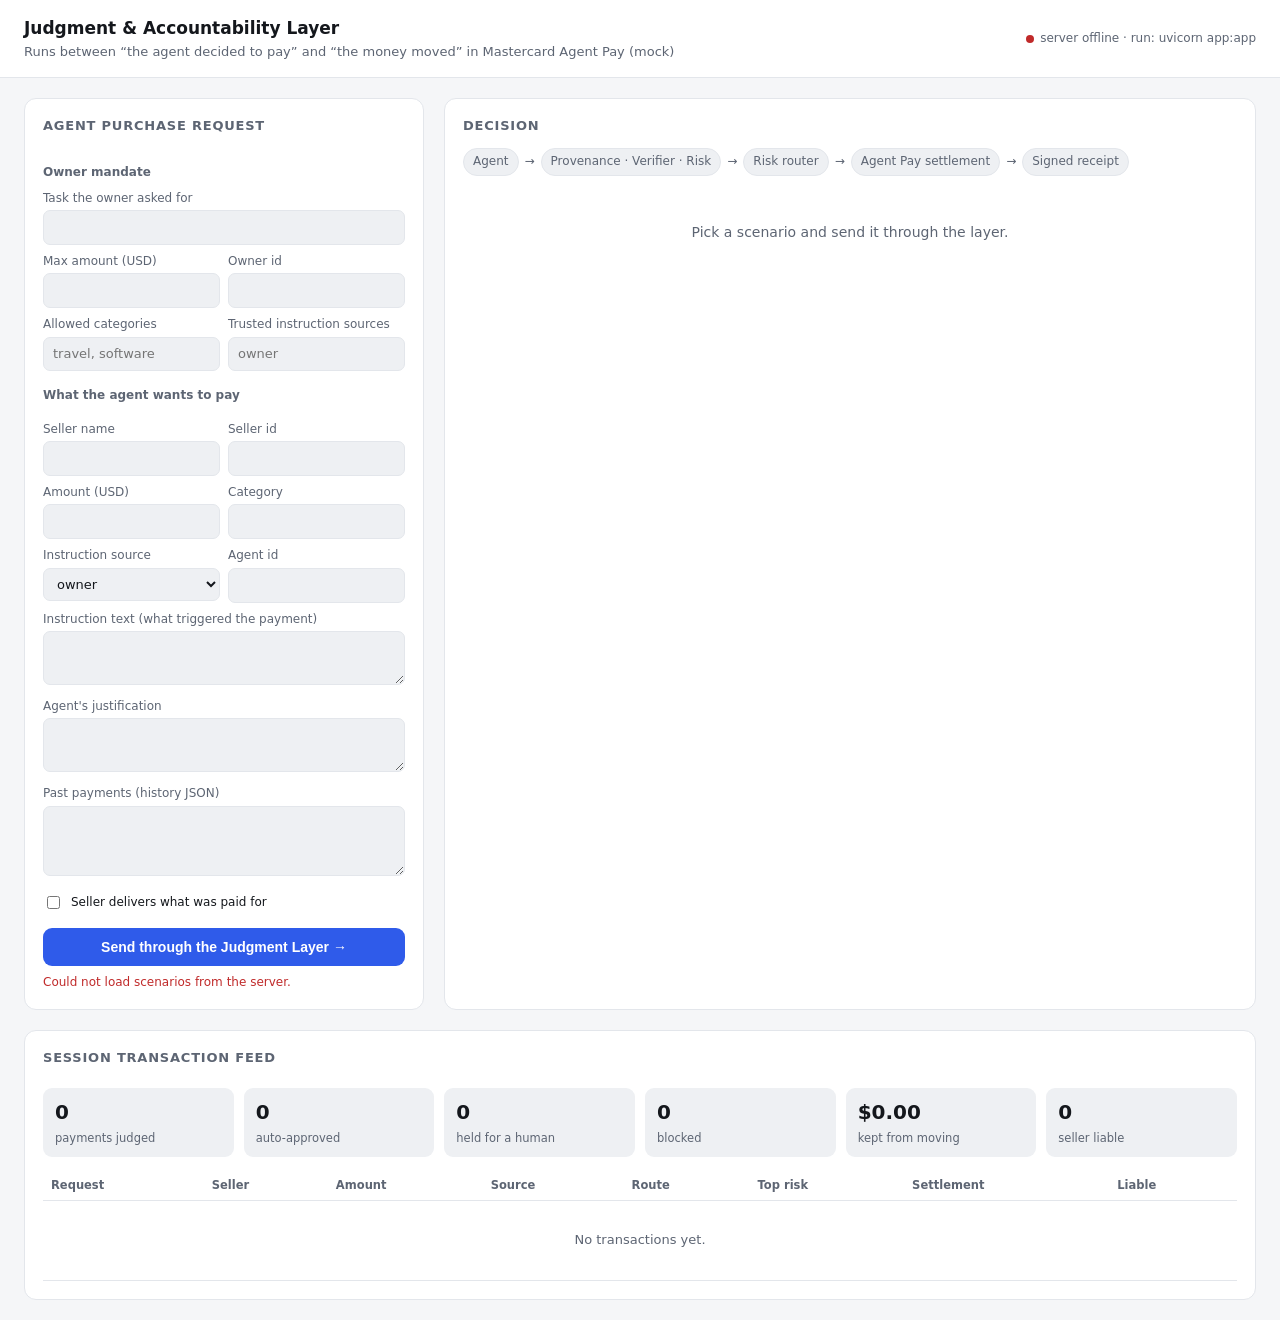
==== commit 1945fe5a: "frontend join" ====
--- a/index.html
+++ b/index.html
@@ -1,383 +1,331 @@
-<!DOCTYPE html>
-<html lang="en"><head><meta charset="utf-8">
-<meta name="viewport" content="width=device-width, initial-scale=1, viewport-fit=cover">
-<title>Agentic Trust Layer · Demo</title>
+<!doctype html>
+<html lang="en">
+<head>
+<meta charset="utf-8">
+<meta name="viewport" content="width=device-width, initial-scale=1">
+<title>Judgment Layer Console</title>
 <style>
-:root{--bg:#07080c;--panel:#0e1118;--panel2:#141824;--line:rgba(255,255,255,.08);--tx:#eef1f6;--mu:#8b94a5;--red:#eb001b;--org:#f79e1b;--ok:#35d07f;--warn:#ffb020;--bad:#ff4d4f;--grad:linear-gradient(135deg,#eb001b,#f79e1b)}
+:root{
+  --bg:#f5f6f8; --panel:#ffffff; --ink:#14171c; --mut:#5d6573; --line:#e3e6eb; --soft:#eef0f3;
+  --ok:#14804a; --ok-bg:#e3f5ea; --warn:#a15c00; --warn-bg:#fdf1dc; --bad:#c02a2a; --bad-bg:#fbe5e5;
+  --acc:#2f5bea; --acc-ink:#fff; --mono:ui-monospace,SFMono-Regular,Menlo,Consolas,monospace;
+}
+@media (prefers-color-scheme:dark){:root{
+  --bg:#0f1115; --panel:#171a20; --ink:#e8eaee; --mut:#9aa3b2; --line:#272b33; --soft:#1f232b;
+  --ok:#4fd18b; --ok-bg:#12291d; --warn:#f2b54a; --warn-bg:#2d2312; --bad:#ff6b6b; --bad-bg:#311718;
+  --acc:#6f8cff; --acc-ink:#0f1115;
+}}
 *{box-sizing:border-box}
-body{margin:0;background:var(--bg);color:var(--tx);font:14px/1.45 Inter,system-ui,-apple-system,"Segoe UI",Roboto,sans-serif;min-height:100vh}
-.bg{position:fixed;inset:0;pointer-events:none;background:radial-gradient(900px 520px at 12% -8%,rgba(235,0,27,.20),transparent 60%),radial-gradient(800px 500px at 100% 8%,rgba(247,158,27,.13),transparent 60%)}
-.wrap{position:relative;max-width:1260px;margin:0 auto;padding:0 24px 40px}
-button{font:inherit;cursor:pointer;color:inherit}
-header{display:flex;justify-content:space-between;align-items:center;gap:16px;flex-wrap:wrap;padding:18px 0}
-.brand{display:flex;gap:12px;align-items:center}.brand b{font-size:16px;letter-spacing:.2px;display:block}.brand span{color:var(--mu);font-size:12px}
-.seg{display:flex;background:var(--panel);border:1px solid var(--line);border-radius:12px;padding:3px;gap:2px}
-.seg button{background:none;border:0;padding:8px 14px;border-radius:9px;color:var(--mu);text-align:left;line-height:1.2}
-.seg button small{display:block;font-size:11px;opacity:.8}.seg button.on{background:var(--panel2);color:var(--tx);box-shadow:inset 0 0 0 1px rgba(255,255,255,.1)}
-.ctl{display:flex;gap:8px}
-.cta{background:var(--grad);border:0;color:#fff;font-weight:700;padding:10px 18px;border-radius:11px;box-shadow:0 6px 24px rgba(235,0,27,.35)}
-.cta:disabled{opacity:.55;cursor:default}.ghost{background:transparent;border:1px solid var(--line);padding:10px 14px;border-radius:11px;color:var(--mu)}
-.hero{padding:6px 0 22px;max-width:820px}.hero h1{font-size:34px;line-height:1.12;margin:0 0 8px;letter-spacing:-.6px}
-.hero h1 em{font-style:normal;background:var(--grad);-webkit-background-clip:text;background-clip:text;color:transparent}.hero p{color:var(--mu);margin:0;font-size:15px}
-.grid{display:grid;grid-template-columns:400px 1fr;gap:28px;align-items:start}
-@media(max-width:980px){.grid{grid-template-columns:1fr}.phonewrap{justify-self:center}.hero h1{font-size:26px}}
-.phonewrap{position:sticky;top:12px}
-.cap{text-align:center;color:var(--mu);font-size:12px;margin-top:10px;letter-spacing:.6px;text-transform:uppercase}
-/* phone */
-.phone{--ptx:#12141a;--pmu:#6b7385;--pln:#e7e9f0;width:380px;height:760px;margin:0 auto;border-radius:50px;background:#05060a;padding:10px;position:relative;box-shadow:0 0 0 2px #232735,0 40px 90px rgba(0,0,0,.6),0 0 80px rgba(235,0,27,.12);display:flex;flex-direction:column;color:var(--ptx)}
-.screen{flex:1;background:#f5f6fa;border-radius:40px;overflow:hidden;display:flex;flex-direction:column;position:relative}
-.notch{position:absolute;top:18px;left:50%;transform:translateX(-50%);width:104px;height:28px;background:#05060a;border-radius:20px;z-index:5}
-.sbar{height:48px;padding:16px 30px 0;display:flex;justify-content:space-between;font-size:13px;font-weight:600;flex:none}
-.views{flex:1;position:relative;overflow:hidden}
-.view{position:absolute;inset:0;display:none;flex-direction:column}.view.on{display:flex}
-.ahead{padding:6px 16px 10px;display:flex;gap:10px;align-items:center;border-bottom:1px solid var(--pln);background:#fff}
-.av{width:38px;height:38px;border-radius:50%;background:var(--grad);display:grid;place-items:center;color:#fff;flex:none}
-.ahead b{display:block;font-size:15px}.ahead span{font-size:11px;color:var(--pmu)}
-.mand{margin:8px 14px 0;padding:7px 10px;border-radius:10px;background:#fff;border:1px solid var(--pln);font-size:11.5px;color:var(--pmu);display:flex;gap:6px;align-items:center}
-.mand b{color:var(--ptx)}
-.msgs{flex:1;overflow-y:auto;padding:8px 14px;scroll-behavior:smooth}
-.m{max-width:86%;padding:10px 13px;border-radius:18px;margin:7px 0;animation:in .35s ease;font-size:14px}
-@keyframes in{from{opacity:0;transform:translateY(8px)}to{opacity:1;transform:none}}
-.m.a{background:#fff;border:1px solid var(--pln);border-top-left-radius:6px}
-.m.u{background:var(--grad);color:#fff;margin-left:auto;border-top-right-radius:6px}
-.m.wide{max-width:97%;padding:0;overflow:hidden}
-.m.sys{max-width:100%;background:none;border:0;color:var(--pmu);font-size:11.5px;text-align:center;padding:2px}
-.dots{display:inline-flex;gap:4px}.dots i{width:6px;height:6px;border-radius:50%;background:#aab;animation:b 1s infinite}.dots i:nth-child(2){animation-delay:.15s}.dots i:nth-child(3){animation-delay:.3s}
-@keyframes b{50%{transform:translateY(-4px);opacity:.5}}
-.chips{padding:4px 14px 6px;display:flex;gap:6px;flex-wrap:wrap}
-.chips button{background:#fff;border:1px solid var(--pln);border-radius:99px;padding:6px 11px;font-size:12px;color:var(--ptx)}
-.composer{display:flex;gap:8px;padding:8px 14px 12px}
-.composer input{flex:1;border:1px solid var(--pln);background:#fff;border-radius:99px;padding:11px 15px;font:inherit;color:var(--ptx);outline:0;min-width:0}
-.composer button{width:42px;border:0;border-radius:50%;background:var(--grad);color:#fff;font-size:18px}
-.tkt{background:#fff}.tk-h{background:#12141a;color:#fff;padding:12px 14px;display:flex;justify-content:space-between;align-items:center}
-.tk-h small{opacity:.65;display:block;font-size:11px}.tag{font-size:10.5px;background:rgba(255,255,255,.14);padding:3px 8px;border-radius:99px}
-.route{display:flex;align-items:center;gap:10px;padding:14px 14px 4px}.route b{font-size:26px;letter-spacing:1px}
-.route .ln{flex:1;border-top:2px dashed #cfd3df;position:relative}.route .ln:after{content:"✈";position:absolute;left:50%;top:-12px;transform:translateX(-50%);background:#fff;padding:0 6px;color:var(--red)}
-.sch{padding:0 14px 12px;font-size:12px;color:var(--pmu)}
-.perf{border-top:2px dashed #e2e5ee;margin:0 12px;position:relative}
-.perf:before,.perf:after{content:"";position:absolute;top:-9px;width:16px;height:16px;border-radius:50%;background:#f5f6fa}.perf:before{left:-20px}.perf:after{right:-20px}
-.li{display:flex;justify-content:space-between;font-size:12.5px;padding:2px 14px;color:var(--pmu)}.li.t{color:var(--ptx);font-weight:700;font-size:20px;padding:6px 14px 2px}
-.okp{margin:6px 14px;font-size:11.5px;color:#0b8a4a;background:#e7f8ef;border-radius:8px;padding:6px 9px}
-.cn{font-size:11px;color:var(--pmu);padding:0 14px 8px}
-.acts{display:flex;gap:8px;padding:6px 14px 14px}.acts button{flex:1;padding:11px;border-radius:12px;border:1px solid var(--pln);background:#fff;font-weight:600;color:var(--ptx)}
-.acts button.p{background:var(--grad);border:0;color:#fff}.acts button:disabled{opacity:.5}
-.rcpt{padding:12px 14px;background:#fff}.rcpt .ok{display:flex;gap:8px;align-items:center;font-weight:700}
-.rcpt .ok i{width:22px;height:22px;border-radius:50%;background:var(--ok);color:#fff;display:grid;place-items:center;font-style:normal;font-size:13px}
-.seal{margin-top:8px;font-size:11px;color:var(--pmu);background:#f2f4f9;border-radius:8px;padding:6px 8px}
-.warnbox{padding:12px 14px;background:#fff;border-left:4px solid var(--bad)}.warnbox b{display:block;margin-bottom:2px}
-.tabbar{height:70px;background:#fff;border-top:1px solid var(--pln);display:flex;padding:8px 14px 18px;flex:none}
-.tabbar button{flex:1;background:none;border:0;color:var(--pmu);font-size:11px;display:flex;flex-direction:column;align-items:center;gap:3px}
-.tabbar button.on{color:var(--red);font-weight:700}.tabbar svg{width:22px;height:22px;stroke:currentColor;fill:none;stroke-width:1.8;stroke-linecap:round;stroke-linejoin:round}
-.list{padding:8px 14px;overflow-y:auto;flex:1}.view h3{margin:6px 16px 0;font-size:20px}
-.row{display:flex;gap:10px;align-items:center;background:#fff;border:1px solid var(--pln);border-radius:14px;padding:10px 12px;margin:8px 0;animation:in .3s}
-.row .ic{width:36px;height:36px;border-radius:50%;background:#eef0f6;display:grid;place-items:center;font-weight:700;color:var(--pmu);flex:none}
-.row .mid{flex:1;min-width:0}.row .mid b{display:block;font-size:13.5px}.row .mid span{font-size:11.5px;color:var(--pmu)}
-.row .amt{text-align:right;font-weight:700;font-size:13.5px}
-.bd{display:inline-block;font-size:10.5px;font-weight:700;padding:2px 8px;border-radius:99px;margin-top:3px}
-.bd.ok{background:#e7f8ef;color:#0b8a4a}.bd.warn{background:#fff3dc;color:#a96500}.bd.bad{background:#ffe5e6;color:#c4161c}.bd.nt{background:#eef0f6;color:var(--pmu)}
-.lk{background:none;border:0;color:var(--red);font-size:11.5px;font-weight:700;padding:3px 0}
-.sheet{position:absolute;left:0;right:0;bottom:0;background:#fff;border-radius:26px 26px 0 0;box-shadow:0 -20px 60px rgba(0,0,0,.25);padding:16px 18px 24px;transform:translateY(105%);transition:transform .38s cubic-bezier(.2,.8,.2,1);z-index:4;max-height:86%;overflow:auto}
-.sheet.on{transform:none}.sheet h4{margin:0 0 4px;font-size:17px}.sheet .grip{width:40px;height:4px;background:#d9dce6;border-radius:9px;margin:-6px auto 12px}
-.sheet p{color:var(--pmu);font-size:12.5px;margin:2px 0 10px}
-.rs{display:flex;flex-wrap:wrap;gap:6px;margin-bottom:10px}.rs button{background:#fff;border:1px solid var(--pln);border-radius:99px;padding:6px 11px;font-size:12px}
-.rs button.on{background:#12141a;color:#fff;border-color:#12141a}
-.sheet textarea{width:100%;border:1px solid var(--pln);border-radius:12px;padding:10px;font:inherit;min-height:70px;resize:none;outline:0}
-.sheet .big{width:100%;margin-top:10px;padding:13px;border:0;border-radius:13px;background:var(--grad);color:#fff;font-weight:700}
-.bio{width:84px;height:84px;margin:10px auto;border-radius:50%;display:grid;place-items:center;border:2px solid var(--red);color:var(--red);position:relative;cursor:pointer;background:none}
-.bio svg{width:42px;height:42px;stroke:currentColor;fill:none;stroke-width:1.6;stroke-linecap:round}
-.bio.scan:after{content:"";position:absolute;inset:-2px;border-radius:50%;border:3px solid transparent;border-top-color:var(--ok);animation:sp .7s linear infinite}
-.bio.done{border-color:var(--ok);color:var(--ok)}@keyframes sp{to{transform:rotate(360deg)}}
-/* control room */
-.panel{display:grid;gap:14px}
-.cd{background:linear-gradient(180deg,var(--panel2),var(--panel));border:1px solid var(--line);border-radius:18px;padding:16px 18px}
-.cd h5{margin:0 0 12px;font-size:11px;letter-spacing:1.2px;text-transform:uppercase;color:var(--mu);display:flex;justify-content:space-between;align-items:center}
-.live{display:inline-flex;gap:6px;align-items:center;color:var(--ok)}.live:before{content:"";width:7px;height:7px;border-radius:50%;background:var(--ok);box-shadow:0 0 0 0 rgba(53,208,127,.6);animation:pu 1.8s infinite}
-@keyframes pu{70%{box-shadow:0 0 0 8px rgba(53,208,127,0)}100%{box-shadow:0 0 0 0 rgba(53,208,127,0)}}
-.pipe{display:grid;grid-template-columns:repeat(5,1fr);gap:6px}
-.nd{text-align:center;position:relative;padding:0 2px}
-.nd:not(:last-child):after{content:"";position:absolute;top:21px;left:calc(50% + 24px);right:calc(-50% + 24px);height:2px;background:var(--line)}
-.nd .ci{width:44px;height:44px;margin:0 auto 8px;border-radius:50%;display:grid;place-items:center;background:#171b27;border:1.5px solid var(--line);color:var(--mu);transition:.35s}
-.nd svg{width:20px;height:20px;stroke:currentColor;fill:none;stroke-width:1.8;stroke-linecap:round;stroke-linejoin:round}
-.nd b{display:block;font-size:11.5px}.nd small{display:block;font-size:10.5px;color:var(--mu);min-height:28px;margin-top:2px}
-.nd.run .ci{border-color:var(--org);color:var(--org);box-shadow:0 0 0 6px rgba(247,158,27,.14);animation:pu2 1s infinite}
-@keyframes pu2{50%{box-shadow:0 0 0 10px rgba(247,158,27,.05)}}
-.nd.ok .ci{border-color:var(--ok);color:var(--ok);background:rgba(53,208,127,.1)}.nd.ok:after{background:var(--ok)!important}
-.nd.warn .ci{border-color:var(--warn);color:var(--warn);background:rgba(255,176,32,.1)}.nd.bad .ci{border-color:var(--bad);color:var(--bad);background:rgba(255,77,79,.1)}
-.two{display:grid;grid-template-columns:200px 1fr;gap:20px;align-items:center}@media(max-width:600px){.two{grid-template-columns:1fr}}
-.gauge{position:relative;text-align:center}.gauge svg{width:100%}.gauge .n{position:absolute;left:0;right:0;bottom:6px;font-size:40px;font-weight:800;letter-spacing:-1px}.gauge .n small{display:block;font-size:10.5px;font-weight:500;color:var(--mu);letter-spacing:.8px;text-transform:uppercase;margin-top:-6px}
-.verdict{display:inline-block;padding:5px 12px;border-radius:99px;font-weight:700;font-size:12.5px;border:1px solid var(--line);color:var(--mu)}
-.verdict.ok{color:var(--ok);border-color:var(--ok);background:rgba(53,208,127,.08)}.verdict.warn{color:var(--warn);border-color:var(--warn);background:rgba(255,176,32,.08)}.verdict.bad{color:var(--bad);border-color:var(--bad);background:rgba(255,77,79,.08)}
-.kv{display:flex;gap:18px;margin:10px 0;color:var(--mu);font-size:12px}.kv b{display:block;color:var(--tx);font-size:16px}
-.sg{display:grid;grid-template-columns:110px 1fr 34px;gap:6px 10px;align-items:center;font-size:12px;color:var(--mu)}
-.tr{height:7px;background:#1a1f2d;border-radius:9px;overflow:hidden}.fl{height:100%;width:0;border-radius:9px;background:var(--grad);transition:width .9s cubic-bezier(.2,.8,.2,1)}.sg span:last-child{text-align:right;color:var(--tx)}
-ul.rs2{margin:0;padding-left:18px;color:var(--mu);font-size:12.5px}ul.rs2 li{margin:3px 0}ul.rs2 li b{color:var(--tx)}
-.led{font:12px/1.7 ui-monospace,SFMono-Regular,Menlo,monospace;color:var(--mu)}.led b{color:var(--tx);font-weight:500}.led .lock{color:var(--ok)}
-.log{font:11.5px/1.6 ui-monospace,SFMono-Regular,Menlo,monospace;max-height:170px;overflow:auto}
-.log div{animation:in .3s;color:var(--mu);white-space:nowrap;overflow:hidden;text-overflow:ellipsis}.log i{font-style:normal;opacity:.55;margin-right:8px}.log b{color:var(--tx);margin-right:8px;font-weight:600}
-.log .warn b{color:var(--warn)}.log .bad b{color:var(--bad)}.log .ok b{color:var(--ok)}
-.rt svg{width:100%;height:auto}.rt .pill rect{fill:#171b27;stroke:var(--line);transition:.4s}.rt .pill text{fill:var(--mu);font-size:12px;font-weight:600}
-.rt .pill.pri rect{stroke:var(--org);fill:rgba(247,158,27,.12);filter:drop-shadow(0 0 8px rgba(247,158,27,.5))}.rt .pill.pri text{fill:#fff}.rt .pill.nt rect{stroke:#4b5367}.rt .pill.nt text{fill:var(--tx)}
-.rt path{fill:none;stroke:#252b3b;stroke-width:1.6;transition:.4s}.rt path.pri{stroke:var(--org);stroke-width:2.6;stroke-dasharray:6 5;animation:fl 1s linear infinite}.rt path.nt{stroke:#5a627a;stroke-dasharray:3 5}
-@keyframes fl{to{stroke-dashoffset:-22}}.rtx{color:var(--mu);font-size:12.5px;margin-top:6px}.rtx b{color:var(--tx)}
-footer{color:var(--mu);font-size:11.5px;text-align:center;margin-top:26px}
-</style></head><body><div class="bg"></div>
-<div class="wrap">
+body{margin:0;background:var(--bg);color:var(--ink);font:14px/1.45 system-ui,-apple-system,Segoe UI,Roboto,sans-serif}
+header{display:flex;align-items:center;justify-content:space-between;gap:12px;padding:16px 24px;border-bottom:1px solid var(--line);background:var(--panel)}
+header h1{font-size:17px;margin:0}
+header p{margin:2px 0 0;color:var(--mut);font-size:13px}
+.health{font-size:12px;color:var(--mut);display:flex;align-items:center;gap:6px;white-space:nowrap}
+.dot{width:8px;height:8px;border-radius:50%;background:var(--mut)}
+.dot.up{background:var(--ok)} .dot.down{background:var(--bad)}
+main{display:grid;grid-template-columns:minmax(320px,400px) 1fr;gap:20px;padding:20px 24px;max-width:1400px;margin:0 auto}
+section.panel{min-width:0;background:var(--panel);border:1px solid var(--line);border-radius:12px;padding:18px}
+h2{font-size:13px;text-transform:uppercase;letter-spacing:.06em;color:var(--mut);margin:0 0 12px}
+h3{font-size:12px;color:var(--mut);margin:16px 0 8px;font-weight:600}
+.tabs{display:grid;grid-template-columns:1fr 1fr;gap:6px}
+.tabs button{all:unset;cursor:pointer;padding:8px 10px;border:1px solid var(--line);border-radius:8px;font-size:13px}
+.tabs button small{display:block;color:var(--mut);font-size:11px}
+.tabs button.on{border-color:var(--acc);box-shadow:inset 0 0 0 1px var(--acc)}
+label{display:block;font-size:12px;color:var(--mut);margin:8px 0 3px}
+input,select,textarea{width:100%;padding:7px 9px;border:1px solid var(--line);border-radius:7px;background:var(--soft);color:var(--ink);font:inherit;font-size:13px}
+textarea{resize:vertical;min-height:52px}
+textarea.code{font-family:var(--mono);font-size:12px;min-height:70px}
+.row2{display:grid;grid-template-columns:1fr 1fr;gap:8px}
+.row2>*,.checks>*,.duo>*{min-width:0}
+.check{display:flex;align-items:center;gap:8px;margin-top:12px;font-size:13px}
+.check input{width:auto}
+.run{margin-top:16px;width:100%;padding:11px;border:0;border-radius:9px;background:var(--acc);color:var(--acc-ink);font-weight:600;font-size:14px;cursor:pointer}
+.run:disabled{opacity:.6;cursor:wait}
+.err{color:var(--bad);font-size:12px;margin-top:8px;min-height:16px}
+.flow{display:flex;align-items:center;gap:6px;flex-wrap:wrap;font-size:12px;color:var(--mut);margin-bottom:16px}
+.flow span{padding:4px 9px;border-radius:999px;background:var(--soft);border:1px solid var(--line)}
+.flow span.lit{color:var(--ink);border-color:var(--acc)}
+.verdict{border-radius:10px;padding:14px 16px;margin-bottom:16px;background:var(--soft);color:var(--mut)}
+.verdict b{display:block;font-size:17px;margin-bottom:2px}
+.verdict.ok{background:var(--ok-bg);color:var(--ok)} .verdict.warn{background:var(--warn-bg);color:var(--warn)} .verdict.bad{background:var(--bad-bg);color:var(--bad)}
+.verdict p{margin:0;color:var(--ink);opacity:.85}
+.checks{display:grid;grid-template-columns:repeat(3,1fr);gap:12px}
+.card{border:1px solid var(--line);border-radius:10px;padding:12px}
+.card .top{display:flex;justify-content:space-between;align-items:center;gap:8px}
+.card .top b{font-size:13px}
+.badge{font-size:11px;font-weight:700;text-transform:uppercase;padding:2px 7px;border-radius:5px}
+.badge.pass,.badge.auto_approve{background:var(--ok-bg);color:var(--ok)}
+.badge.flag,.badge.hold{background:var(--warn-bg);color:var(--warn)}
+.badge.block{background:var(--bad-bg);color:var(--bad)}
+.bar{height:6px;border-radius:3px;background:var(--soft);margin:10px 0 4px;overflow:hidden}
+.bar i{display:block;height:100%;border-radius:3px}
+.risk{font-size:12px;color:var(--mut)}
+.card ul{margin:8px 0 0;padding-left:16px;font-size:12.5px}
+.card li{margin:3px 0;word-break:break-word}
+.duo{display:grid;grid-template-columns:1fr 1.4fr;gap:12px;margin-top:12px}
+dl{margin:8px 0 0;display:grid;grid-template-columns:auto 1fr;gap:4px 12px;font-size:13px}
+dt{color:var(--mut)} dd{margin:0;word-break:break-word}
+.mono{font-family:var(--mono);font-size:12px}
+details{margin-top:10px} summary{cursor:pointer;font-size:12px;color:var(--acc)}
+pre{background:var(--soft);border-radius:8px;padding:10px;overflow:auto;max-height:340px;font-size:11.5px;font-family:var(--mono)}
+.empty{color:var(--mut);padding:30px 0;text-align:center}
+.metrics{display:grid;grid-template-columns:repeat(6,1fr);gap:10px;margin:20px 0 14px}
+.metric{background:var(--soft);border-radius:9px;padding:10px 12px}
+.metric b{display:block;font-size:20px} .metric span{font-size:11.5px;color:var(--mut)}
+table{width:100%;border-collapse:collapse;font-size:13px}
+th{text-align:left;font-size:11.5px;color:var(--mut);font-weight:600;padding:6px 8px;border-bottom:1px solid var(--line)}
+td{padding:7px 8px;border-bottom:1px solid var(--line)}
+tbody tr{cursor:pointer} tbody tr:hover{background:var(--soft)}
+tbody tr.sel{background:var(--soft)}
+.full{grid-column:1/-1}
+@media (max-width:980px){
+  main{grid-template-columns:1fr;padding:16px}
+  .checks,.duo{grid-template-columns:1fr}
+  .metrics{grid-template-columns:repeat(3,1fr)}
+  header{padding:14px 16px;flex-wrap:wrap}
+  .tablewrap{overflow-x:auto}
+}
+@media (max-width:520px){.row2{grid-template-columns:1fr}.metrics{grid-template-columns:1fr 1fr}}
+</style>
+</head>
+<body>
 <header>
- <div class="brand"><svg viewBox="0 0 32 32" width="36" height="36"><defs><linearGradient id="g" x1="0" y1="0" x2="1" y2="1"><stop offset="0" stop-color="#eb001b"/><stop offset="1" stop-color="#f79e1b"/></linearGradient></defs><path d="M16 2l11 4v9c0 7-4.700 12.200-11 15C9.700 27.200 5 22 5 15V6z" fill="url(#g)"/><path d="M11 16l3.500 3.500L21.500 12" stroke="#fff" stroke-width="2.600" fill="none" stroke-linecap="round" stroke-linejoin="round"/></svg>
-  <div><b>Agentic Trust Layer</b><span>Guardian for agent-initiated payments · prototype</span></div></div>
- <div class="seg" id="scn">
-  <button data-s="1" class="on">Typical purchase<small>In character</small></button>
-  <button data-s="2">Out of character<small>Friendly-fraud risk</small></button>
-  <button data-s="3">Rogue agent<small>Compromise</small></button></div>
- <div class="ctl"><button class="cta" id="play">▶ Play story</button><button class="ghost" id="reset">Reset</button></div>
+  <div>
+    <h1>Judgment &amp; Accountability Layer</h1>
+    <p>Runs between “the agent decided to pay” and “the money moved” in Mastercard Agent Pay (mock)</p>
+  </div>
+  <div class="health"><span class="dot" id="hdot"></span><span id="htxt">checking server…</span></div>
 </header>
-<div class="hero"><h1>Agents can buy. Now every purchase can be <em>explained</em>, <em>verified</em> and <em>defended</em>.</h1>
-<p>Before a purchase: a clear summary and explicit consent. After it: a risk verdict, sealed evidence, and disputes routed to the right party.</p></div>
-
-<div class="grid">
-<div class="phonewrap"><div class="phone"><div class="screen"><div class="notch"></div>
- <div class="sbar"><span>9:41</span><span>5G ▮▮▮</span></div>
- <div class="views">
-  <div class="view on" id="v-chat">
-   <div class="ahead"><div class="av"><svg width="20" height="20" viewBox="0 0 24 24" fill="#fff"><path d="M12 2l2.300 6.700L21 11l-6.700 2.300L12 20l-2.300-6.700L3 11l6.700-2.300z"/></svg></div><div><b>Pay Agent</b><span>Acts only within your limits</span></div></div>
-   <div class="mand">🛡 <span>Mandate: <b>Travel</b> · up to <b>$600</b> · <b>asks before every purchase</b></span></div>
-   <div class="msgs" id="msgs"></div><div class="chips" id="chips"></div>
-   <form class="composer" id="cmp"><input id="inp" placeholder="Ask your agent to buy something…" autocomplete="off"><button>↑</button></form>
-  </div>
-  <div class="view" id="v-act"><h3>Activity</h3><div class="list" id="actList"></div></div>
-  <div class="view" id="v-dis"><h3>Disputes</h3><div class="list" id="disList"></div></div>
-  <div class="sheet" id="sheet"></div>
- </div>
- <div class="tabbar" id="tabs">
-  <button data-v="chat" class="on"><svg viewBox="0 0 24 24"><path d="M4 5h16v11H9l-5 4z"/></svg>Agent</button>
-  <button data-v="act"><svg viewBox="0 0 24 24"><path d="M4 6h16M4 12h16M4 18h10"/></svg>Activity</button>
-  <button data-v="dis"><svg viewBox="0 0 24 24"><path d="M12 3l8 3v6c0 5-3.500 8-8 9-4.500-1-8-4-8-9V6z"/></svg>Disputes</button></div>
-</div></div><div class="cap">Customer experience</div></div>
-
-<div class="panel">
- <div class="cd"><h5>Trust Layer pipeline <span class="live">live</span></h5><div class="pipe" id="pipe"></div></div>
- <div class="cd"><h5>Risk verdict <span id="vsrc" style="text-transform:none;letter-spacing:0">analyst view · never shown to customers</span></h5>
-  <div class="two"><div class="gauge"><svg viewBox="0 0 120 70"><path d="M10 62A50 50 0 0 1 110 62" fill="none" stroke="#1a1f2d" stroke-width="10" stroke-linecap="round"/><path id="garc" d="M10 62A50 50 0 0 1 110 62" fill="none" stroke="#35d07f" stroke-width="10" stroke-linecap="round" stroke-dasharray="157.1" stroke-dashoffset="157.1" style="transition:stroke-dashoffset .9s cubic-bezier(.2,.8,.2,1),stroke .4s"/></svg><div class="n"><span id="gnum">–</span><small>risk score</small></div></div>
-  <div><span class="verdict" id="vd">Waiting for an agent transaction…</span>
-   <div class="kv"><div><b id="klk">–</b>likelihood</div><div><b id="kfl">–</b>flagged</div></div>
-   <ul class="rs2" id="rsn"><li>Signals appear here as soon as a purchase is scored.</li></ul></div></div></div>
- <div class="cd"><h5>Behavioral signals vs. this customer's history</h5><div class="sg" id="sg"></div></div>
- <div class="cd"><h5>Evidence ledger <span style="text-transform:none;letter-spacing:0">defends against false disputes</span></h5><div class="led" id="led">No confirmation on record yet.</div></div>
- <div class="cd rt"><h5>Dispute routing</h5>
-  <svg viewBox="0 0 520 190" id="rsvg">
-   <g class="pill" id="p-o"><rect x="10" y="78" width="120" height="34" rx="17"/><text x="70" y="99" text-anchor="middle">Customer dispute</text></g>
-   <path id="l-issuer" d="M130 95C250 95 250 28 370 28"/><path id="l-merchant" d="M130 95C250 95 250 75 370 75"/><path id="l-mastercard" d="M130 95C250 95 250 123 370 123"/><path id="l-agent_provider" d="M130 95C250 95 250 170 370 170"/>
-   <g class="pill" id="p-issuer"><rect x="370" y="11" width="140" height="34" rx="17"/><text x="440" y="32" text-anchor="middle">Issuing bank</text></g>
-   <g class="pill" id="p-merchant"><rect x="370" y="58" width="140" height="34" rx="17"/><text x="440" y="79" text-anchor="middle">Merchant</text></g>
-   <g class="pill" id="p-mastercard"><rect x="370" y="106" width="140" height="34" rx="17"/><text x="440" y="127" text-anchor="middle">Mastercard</text></g>
-   <g class="pill" id="p-agent_provider"><rect x="370" y="153" width="140" height="34" rx="17"/><text x="440" y="174" text-anchor="middle">Agent provider</text></g></svg>
-  <div class="rtx" id="rtx">Submit a dispute in the app to see where it goes and why.</div></div>
- <div class="cd"><h5>Event stream <span style="text-transform:none;letter-spacing:0">Event Grid → Sentinel</span></h5><div class="log" id="log"></div></div>
-</div></div>
-<footer>Prototype · simulated customers, merchants and scores · architecture on Azure AI Foundry, Entra, Event Grid, Cosmos DB, Sentinel, Power BI</footer>
-</div>
+
+<main>
+  <!-- ───────── Request ───────── -->
+  <section class="panel">
+    <h2>Agent purchase request</h2>
+    <div class="tabs" id="tabs"></div>
+
+    <h3>Owner mandate</h3>
+    <label for="m_task">Task the owner asked for</label>
+    <input id="m_task">
+    <div class="row2">
+      <div><label for="m_max">Max amount (USD)</label><input id="m_max" type="number" step="0.01" min="0"></div>
+      <div><label for="m_owner">Owner id</label><input id="m_owner"></div>
+    </div>
+    <div class="row2">
+      <div><label for="m_cats">Allowed categories</label><input id="m_cats" placeholder="travel, software"></div>
+      <div><label for="m_trusted">Trusted instruction sources</label><input id="m_trusted" placeholder="owner"></div>
+    </div>
+
+    <h3>What the agent wants to pay</h3>
+    <div class="row2">
+      <div><label for="p_seller_name">Seller name</label><input id="p_seller_name"></div>
+      <div><label for="p_seller_id">Seller id</label><input id="p_seller_id" list="sellers"></div>
+    </div>
+    <datalist id="sellers">
+      <option value="seller_airline_aa"><option value="seller_trusted_software"><option value="seller_shady_invoice"><option value="seller_new_shady">
+    </datalist>
+    <div class="row2">
+      <div><label for="p_amount">Amount (USD)</label><input id="p_amount" type="number" step="0.01" min="0"></div>
+      <div><label for="p_category">Category</label><input id="p_category"></div>
+    </div>
+    <div class="row2">
+      <div><label for="p_source">Instruction source</label>
+        <select id="p_source"><option>owner</option><option>webpage</option><option>email</option><option>chat</option><option>unknown</option></select></div>
+      <div><label for="p_agent">Agent id</label><input id="p_agent"></div>
+    </div>
+    <label for="p_itext">Instruction text (what triggered the payment)</label>
+    <textarea id="p_itext"></textarea>
+    <label for="p_just">Agent's justification</label>
+    <textarea id="p_just"></textarea>
+    <label for="h_json">Past payments (history JSON)</label>
+    <textarea id="h_json" class="code" spellcheck="false"></textarea>
+    <div class="check"><input type="checkbox" id="delivered"><label for="delivered" style="margin:0;color:var(--ink)">Seller delivers what was paid for</label></div>
+
+    <button class="run" id="run">Send through the Judgment Layer →</button>
+    <div class="err" id="err"></div>
+  </section>
+
+  <!-- ───────── Decision ───────── -->
+  <section class="panel">
+    <h2>Decision</h2>
+    <div class="flow" id="flow">
+      <span data-s="agent">Agent</span>→<span data-s="checks">Provenance · Verifier · Risk</span>→<span data-s="router">Risk router</span>→<span data-s="settle">Agent Pay settlement</span>→<span data-s="receipt">Signed receipt</span>
+    </div>
+    <div id="out"><div class="empty">Pick a scenario and send it through the layer.</div></div>
+  </section>
+
+  <!-- ───────── Session feed ───────── -->
+  <section class="panel full">
+    <h2>Session transaction feed</h2>
+    <div class="metrics" id="metrics"></div>
+    <div class="tablewrap">
+      <table>
+        <thead><tr><th>Request</th><th>Seller</th><th>Amount</th><th>Source</th><th>Route</th><th>Top risk</th><th>Settlement</th><th>Liable</th></tr></thead>
+        <tbody id="feed"><tr><td colspan="8" class="empty">No transactions yet.</td></tr></tbody>
+      </table>
+    </div>
+  </section>
+</main>
 
 <script>
-const $=s=>document.querySelector(s),$$=s=>[...document.querySelectorAll(s)],sleep=ms=>new Promise(r=>setTimeout(r,ms));
-const e=s=>String(s).replace(/[&<>"]/g,c=>({'&':'&amp;','<':'&lt;','>':'&gt;','"':'&quot;'}[c]));
-const money=n=>'$'+n.toLocaleString('en-US',{minimumFractionDigits:2,maximumFractionDigits:2});
-const cl=x=>Math.max(0,Math.min(1,x)),med=a=>{const s=[...a].sort((x,y)=>x-y),m=s.length>>1;return s.length%2?s[m]:(s[m-1]+s[m])/2};
-const hrs=new Set([...Array(15).keys()].map(i=>i+8));
-
-/* ======== SWAP POINT: this local engine mirrors friendly_fraud.py. To go live, replace
-   score(), routeDispute() and the offer search with calls to the FastAPI services. ======== */
-const PROF={
- F:{amounts:[320,410,52,48,45,480,60,390,55,520,50,445],merchants:new Set(['southwest','united','delta','kroger']),cats:{4511:6,5411:10,5812:6},countries:new Set(['US']),hours:hrs,d90:0},
- E:{amounts:[42,55,38,61,47,52,49,58,44,50],merchants:new Set(['kroger','chipotle','shell']),cats:{4511:1,5411:18,5812:9,5541:5},countries:new Set(['US']),hours:hrs,d90:0}};
-const W={amount:.3,merchant:.15,category:.15,geo:.1,time:.05,ship:.1,vel:.05,disp:.1};
-const SIG={amount:'Amount vs. history',merchant:'Merchant familiarity',category:'Category rarity',geo:'Geography',time:'Time of day',ship:'Delivery address',vel:'Agent velocity',disp:'Dispute history'};
-function score(t,p){
- const R=[],s={};let sg=.3;
- if(p.amounts.length>=5){const m=med(p.amounts),mad=med(p.amounts.map(a=>Math.abs(a-m)))||Math.max(m*.1,1),z=(t.amount-m)/(1.4826*mad);
-  sg=cl((z-2)/4);if(sg>0)R.push(`Amount ${money(t.amount)} is ${z.toFixed(1)} robust std-devs above this customer's median ${money(m)}`)}
- s.amount=sg;
- s.merchant=p.merchants.has(t.mid)?0:1;if(s.merchant)R.push('First purchase from this merchant');
- const tot=Object.values(p.cats).reduce((a,b)=>a+b,0);s.category=cl(1-((p.cats[t.mcc]||0)/tot)*10);if(s.category>.5)R.push(`Category ${t.mcc} is rare for this customer`);
- s.geo=p.countries.has(t.country)?0:1;if(s.geo)R.push(`Merchant country ${t.country} is outside usual countries`);
- s.time=p.hours.has(t.hour)?0:.5;if(s.time)R.push('Unusual time of day');
- s.ship=t.ship?1:0;if(s.ship)R.push('Delivery destination differs from saved addresses');
- s.vel=cl((t.vel-2)/5);if(s.vel>.4)R.push(`Agent made ${t.vel} purchase attempts in the last hour`);
- s.disp=cl(p.d90/3);
- const beh=Object.keys(W).reduce((a,k)=>a+W[k]*s[k],0);
- const scope=t.mandateMax==null||t.amount>t.mandateMax||(t.cats&&!t.cats.includes(t.mcc));
- if(scope)R.push(`Purchase falls outside the customer's mandate (${money(t.mandateMax||0)} limit, travel only)`);
- if(!t.conf)R.push('No customer confirmation on record');
- let lk=beh*(t.conf?1:.85);if(scope)lk*=.4;
- const flag=lk>=.3&&beh>=.35&&!scope;
- const label=scope&&beh>=.3?'agent_error_or_compromise':(flag?'friendly_fraud_likely':'normal');
- return{score:Math.round(100*Math.max(beh,scope&&beh>=.3?.9:0)),lk:+cl(lk).toFixed(2),flag,label,reasons:R,scope,s};
-}
-const REASONS={unauthorized:'I never approved this',agent_exceeded_mandate:'Agent went beyond my limits',not_received:'Never received it',not_as_described:'Not as described',duplicate:'Duplicate charge',incorrect_amount:'Wrong amount',other:'Other'};
-const PN={issuer:'Issuing bank',merchant:'Merchant',mastercard:'Mastercard',agent_provider:'Agent provider'};
-function routeDispute(reason,t){
- const f=t.res.flag,c=t.conf;
- if(reason==='unauthorized'&&c&&f)return{p:'issuer',n:['mastercard'],w:0,ev:true,rule:'R1',why:'Customer says unauthorized, but a hash-bound confirmation exists and the model flags the purchase. Bank reviews with the evidence packet; the customer\'s rights are preserved.',a:['Attach confirmation + mandate','Queue for analyst review']};
- if(reason==='unauthorized')return{p:'issuer',n:['mastercard','agent_provider'],w:0,ev:false,rule:'R2',why:'No confirmation on file, so this is treated as genuine fraud or agent compromise.',a:['Suspend agent token','Open compromise investigation']};
- if(reason==='agent_exceeded_mandate')return{p:'issuer',n:['agent_provider','mastercard'],w:0,ev:true,rule:'R3',why:'The agent acted outside the customer\'s documented limits; the provider is accountable.',a:['Revoke or limit mandate','Notify agent provider']};
- if(['not_received','not_as_described','duplicate','incorrect_amount'].includes(reason))return{p:'merchant',n:['issuer'],w:10,ev:true,rule:'R4',why:'Merchant-performance issue: merchant resolves first, then it escalates to the bank.',a:['Send case to merchant','Auto-escalate after 10 days']};
- return{p:'issuer',n:[],w:0,ev:false,rule:'R5',why:'Unclassified: manual triage.',a:['Manual triage']};
-}
-const OFFERS=[{m:'Southwest Airlines',id:'southwest',b:388,t:41,f:[['Carry-on bag',0]],cp:'Free cancellation; credit valid 12 months'},
- {m:'United Airlines',id:'united',b:452,t:47,f:[['Seat selection',18]],cp:'Full refund if cancelled within 24h'},
- {m:'Delta Air Lines',id:'delta',b:561,t:52,f:[['Checked bag',35]],cp:'Non-refundable; change fees waived'}];
-const SC={1:{prof:'F',req:'Buy plane tickets in December to LA under $600'},2:{prof:'E',req:'Buy plane tickets in December to LA under $600'},3:{prof:'E',req:null}};
-const STAGES=[['Agent identity','<path d="M12 12a4 4 0 100-8 4 4 0 000 8zM4 21c0-4 3.600-6 8-6s8 2 8 6"/>'],['Mandate scope','<circle cx="12" cy="12" r="8"/><circle cx="12" cy="12" r="3.500"/>'],
- ['Intent confirmed','<path d="M5 12l4.500 4.500L19 7"/>'],['Risk scoring','<path d="M3 12h4l3-7 4 14 3-7h4"/>'],['Evidence sealed','<rect x="5" y="11" width="14" height="9" rx="2"/><path d="M8 11V8a4 4 0 018 0v3"/>']];
-
-let S={sc:1,txs:[],ds:[],pending:null,busy:false,playing:false,n:0};
-const ts=()=>new Date().toLocaleTimeString('en-US',{hour12:false});
-function log(svc,txt,k=''){const d=document.createElement('div');d.className=k;d.innerHTML=`<i>${ts()}</i><b>${svc}</b>${e(txt)}`;$('#log').prepend(d);while($('#log').children.length>40)$('#log').lastChild.remove()}
-const rid=()=>Math.random().toString(16).slice(2,10);
-
-/* ---------- UI helpers ---------- */
-function msg(k,html){const d=document.createElement('div');d.className='m '+k;d.innerHTML=html;$('#msgs').appendChild(d);$('#msgs').scrollTop=1e6;return d}
-async function typing(ms=900){const d=msg('a','<span class="dots"><i></i><i></i><i></i></span>');await sleep(ms);d.remove()}
-function showView(v){$$('.view').forEach(x=>x.classList.toggle('on',x.id==='v-'+v));$$('#tabs button').forEach(b=>b.classList.toggle('on',b.dataset.v===v))}
-function sheet(html){$('#sheet').innerHTML='<div class="grip"></div>'+html;$('#sheet').classList.add('on')}
-const closeSheet=()=>$('#sheet').classList.remove('on');
-function renderChips(){const sc=SC[S.sc];$('#chips').innerHTML=sc.req?`<button data-q="${e(sc.req)}">${e(sc.req)}</button><button data-q="Buy plane tickets in December to LA under $400">…under $400</button>`:'<button id="rg">▶ Simulate an unprompted agent purchase</button>';
- $$('#chips [data-q]').forEach(b=>b.onclick=()=>{if(!S.busy)ask(b.dataset.q)});if($('#rg'))$('#rg').onclick=rogue}
-function buildPipe(){$('#pipe').innerHTML=STAGES.map((s,i)=>`<div class="nd" id="n${i}"><div class="ci"><svg viewBox="0 0 24 24">${s[1]}</svg></div><b>${s[0]}</b><small>Waiting</small></div>`).join('')}
-function setNode(i,st,txt){const n=$('#n'+i);n.className='nd '+st;n.querySelector('small').textContent=txt}
-function resetPanel(){buildPipe();$('#garc').style.strokeDashoffset=157.1;$('#gnum').textContent='–';$('#vd').className='verdict';$('#vd').textContent='Waiting for an agent transaction…';
- $('#klk').textContent=$('#kfl').textContent='–';$('#rsn').innerHTML='<li>Signals appear here as soon as a purchase is scored.</li>';
- $('#sg').innerHTML=Object.keys(SIG).map(k=>`<span>${SIG[k]}</span><div class="tr"><div class="fl" id="b-${k}"></div></div><span id="v-${k}">–</span>`).join('');
- $('#led').innerHTML='No confirmation on record yet.';routeClear()}
-function routeClear(){Object.keys(PN).forEach(k=>{$('#p-'+k).setAttribute('class','pill');$('#l-'+k).setAttribute('class','')});$('#rtx').innerHTML='Submit a dispute in the app to see where it goes and why.'}
-function showRoute(r){routeClear();$('#p-'+r.p).setAttribute('class','pill pri');$('#l-'+r.p).setAttribute('class','pri');
- r.n.forEach(k=>{$('#p-'+k).setAttribute('class','pill nt');$('#l-'+k).setAttribute('class','nt')});
- $('#rtx').innerHTML=`<b>Rule ${r.rule}</b> · primary: <b>${PN[r.p]}</b>${r.n.length?' · notified: '+r.n.map(k=>PN[k]).join(', '):''}${r.w?` · merchant window: <b>${r.w} days</b>`:''}<br>${e(r.why)}<br>Evidence packet: <b>${r.ev?'attached':'none'}</b> · Actions: ${r.a.join(' → ')}`}
-async function countTo(el,v){const s=performance.now();await new Promise(res=>{const f=n=>{const p=Math.min(1,(n-s)/900);el.textContent=Math.round(v*(1-Math.pow(1-p,3)));p<1?requestAnimationFrame(f):res()};requestAnimationFrame(f)})}
-const VD={normal:['ok','In character'],friendly_fraud_likely:['warn','Friendly-fraud risk'],agent_error_or_compromise:['bad','Agent error / compromise']};
-const ACT={normal:['No action required'],friendly_fraud_likely:['Flag for review','Attach evidence packet to any future dispute','Notify customer neutrally'],agent_error_or_compromise:['Suspend agent token','Alert Sentinel','Hold transaction and notify customer']};
-function showRisk(r){const [k,l]=VD[r.label],c=k==='ok'?'#35d07f':k==='warn'?'#ffb020':'#ff4d4f';
- $('#garc').style.stroke=c;$('#garc').style.strokeDashoffset=157.1*(1-r.score/100);countTo($('#gnum'),r.score);
- $('#vd').className='verdict '+k;$('#vd').textContent=l;$('#klk').textContent=r.lk.toFixed(2);$('#kfl').textContent=r.flag?'Yes':'No';
- $('#rsn').innerHTML=(r.reasons.length?r.reasons.map(x=>`<li>${e(x)}</li>`).join(''):'<li>No unusual signals — consistent with this customer\'s behavior.</li>')+`<li><b>Actions:</b> ${ACT[r.label].join(' · ')}</li>`;
- Object.keys(SIG).forEach(s=>{$('#b-'+s).style.width=Math.round(r.s[s]*100)+'%';$('#v-'+s).textContent=Math.round(r.s[s]*100)})}
-function showLedger(t,id,hash){$('#led').innerHTML=t.conf?`<span class="lock">🔒 sealed</span> · confirmation <b>${id}</b><br>proposal hash <b>${hash}…</b><br>mandate <b>travel ≤ $600 · confirm each purchase</b><br>step-up auth <b>${t.step?'passkey / biometric':'not required'}</b> · device <b>iPhone · session ${rid().slice(0,4)}</b><br>agent intent <b>"${e(t.utter||'')}"</b>`
- :'<span style="color:var(--bad)">No customer confirmation on record.</span> This transaction cannot be defended as customer-authorized; it will be treated as unauthorized.'}
-
-/* ---------- pipeline ---------- */
-async function pipeline(t,res,needStep){
- resetPanel();
- const hash=t.hash||rid()+rid()+rid();const cid=rid()+rid();
- const steps=[
-  ()=>t.rogue?['warn','New device','AGENT','Token presented from an unrecognised device fingerprint']:['ok','Token valid','ENTRA','Agent identity + delegated token verified'],
-  ()=>res.scope?['bad','Outside mandate','MANDATE',`${money(t.amount)} exceeds limit or category not allowed`]:['ok','Within limits','MANDATE',`${money(t.amount)} within ${money(t.mandateMax)} limit · MCC ${t.mcc} allowed`],
-  async()=>{if(needStep){await stepUp();t.step=true}return t.conf?['ok',needStep?'Verified + approved':'Customer approved','INTENT','Confirmation bound to proposal hash '+hash.slice(0,8)]:['bad','No confirmation','INTENT','Purchase attempted without customer approval']},
-  ()=>[VD[res.label][0],`${res.score}/100 · ${VD[res.label][1]}`,'RISK',`score=${res.score} likelihood=${res.lk} label=${res.label}`],
-  ()=>t.conf?['ok','Packet sealed','COSMOS','Immutable evidence record written (Purview-labelled)']:['warn','No customer evidence','COSMOS','Nothing to seal: no confirmation exists']];
- for(let i=0;i<5;i++){setNode(i,'run','Checking…');await sleep(i===2&&needStep?200:650);const [st,tx,svc,ln]=await steps[i]();setNode(i,st,tx);log(svc,ln,st==='ok'?'ok':st);
-  if(i===3)showRisk(res);if(i===4)showLedger(t,cid,hash)}
- t.cid=cid;
-}
-async function stepUp(){
- sheet(`<h4>Confirm it's you</h4><p>This purchase needs extra verification.</p><button class="bio" id="bio"><svg viewBox="0 0 24 24"><path d="M12 11v3m0-8a5 5 0 00-5 5v3m10-3a5 5 0 00-7-4.500M5 15c0 3 1 5 3 7m8-1c1-2 2-4 2-6v-2m-6 4c0 2-.5 3.500-1.500 5"/></svg></button><p style="text-align:center">Tap to verify with Face ID</p>`);
- await new Promise(res=>{const go=async()=>{const b=$('#bio');b.classList.add('scan');await sleep(1000);b.classList.remove('scan');b.classList.add('done');await sleep(450);closeSheet();res()};$('#bio').onclick=go;if(S.playing)setTimeout(go,900)});
-}
-
-/* ---------- purchase flow ---------- */
-async function ask(text){
- if(S.busy)return;S.busy=true;showView('chat');
- msg('u',e(text));$('#inp').value='';
- await typing(700);
- const mx=text.match(/\$\s?(\d[\d,]*)/);
- if(!mx){msg('a','I can do that — what is the most you want to spend? I never guess a budget.');S.busy=false;return}
- const max=Math.min(+mx[1].replace(/,/g,''),600);
- msg('sys','Checking Southwest, United, Delta…');log('AGENT','Intent parsed · category=travel max='+max,'');await sleep(1000);
- const ok=OFFERS.map(o=>({...o,total:o.b+o.t+o.f.reduce((a,x)=>a+x[1],0)})).filter(o=>o.total<=max).sort((a,b)=>a.total-b.total);
- if(!ok.length){msg('a',`I couldn't find anything under ${money(max)}. Want to raise the budget or change the dates?`);S.busy=false;return}
- const o=ok[0],id=rid(),hash=rid()+rid()+rid()+rid();S.pending={o,max,id,hash,utter:text};
- log('GUARDIAN','Proposal '+id+' created · total '+money(o.total)+' · expires in 15m','');
- const el=msg('a wide',`<div class="tkt"><div class="tk-h"><div><small>Proposed purchase</small><b>${e(o.m)}</b></div><span class="tag">Nothing charged yet</span></div>
-  <div class="route"><b>ORD</b><div class="ln"></div><b>LAX</b></div><div class="sch">Dec 14 · 7:05 AM → 9:40 AM · nonstop</div><div class="perf"></div>
-  <div style="height:8px"></div><div class="li"><span>Base fare</span><span>${money(o.b)}</span></div><div class="li"><span>Taxes</span><span>${money(o.t)}</span></div>
-  ${o.f.map(f=>`<div class="li"><span>${e(f[0])}</span><span>${money(f[1])}</span></div>`).join('')}
-  <div class="li t"><span>Total</span><span>${money(o.total)}</span></div>
-  <div class="okp">✓ Within your ${money(max)} limit</div><div class="cn">${e(o.cp)} · Offer valid 15 min · ref ${hash.slice(0,10)}</div>
-  <div class="acts"><button class="p" id="yes">Confirm &amp; pay</button><button id="no">Decline</button></div></div>`);
- $('#yes').onclick=confirmPurchase;
- $('#no').onclick=async()=>{if(S.busy&&!S.pending)return;S.pending=null;el.querySelector('.acts').remove();S.busy=false;log('GUARDIAN','Proposal declined by customer','');await typing(500);msg('a','No problem — nothing was charged.')};
- S.busy=false;
-}
-function txn(total,conf){const p=S.pending;return{id:'t'+(++S.n),mid:p.o.id,mname:p.o.m,mcc:'4511',amount:total,country:'US',hour:new Date().getHours(),ship:false,vel:1,mandateMax:p.max,cats:['4511'],conf,hash:p.hash,utter:p.utter}}
-async function confirmPurchase(){
- const p=S.pending;if(!p||S.busy)return;S.busy=true;$$('#msgs .acts button').forEach(b=>b.disabled=true);
- const prof=PROF[SC[S.sc].prof],t=txn(p.o.total,true),res=score(t,prof),needStep=p.o.total>=500||res.flag;
- log('GUARDIAN','Confirmation received · hash-bound to proposal '+p.id,'');
- await pipeline(t,res,needStep);
- t.res=res;t.date='Just now';t.status=res.flag?'review':'ok';S.txs.unshift(t);renderAct();
- await typing(600);
- msg('a wide',`<div class="rcpt"><div class="ok"><i>✓</i>Booked · ${money(t.amount)}</div><div style="font-size:12.5px;color:var(--pmu);margin-top:4px">${e(p.o.m)} · ORD → LAX · Dec 14</div>
-  <div class="seal">🔒 Your approval is sealed as evidence · ${t.cid}</div></div>`);
- if(res.flag){await typing(700);msg('a','This is a bit different from your usual spending, so I\'ve added it to <b>Activity</b> for you to review any time.')}
- S.pending=null;S.busy=false;
-}
-async function rogue(){
- if(S.busy)return;S.busy=true;showView('chat');$('#chips').innerHTML='';
- const t={id:'t'+(++S.n),mid:'globaldeals',mname:'GlobalDeals MX',mcc:'5732',amount:812.4,country:'MX',hour:new Date().getHours(),ship:true,vel:6,mandateMax:600,cats:['4511'],conf:false,rogue:true,utter:''};
- const res=score(t,PROF.E);msg('sys','Your agent is trying to buy something — without asking you.');
- log('AGENTPAY','Authorization request · agent shopper-7 · $812.40 · GlobalDeals MX','warn');
- await pipeline(t,res,false);t.res=res;t.date='Just now';t.status='held';S.txs.unshift(t);renderAct();
- log('ENTRA','Agent token shopper-7 suspended','bad');await sleep(500);
- const el=msg('a wide',`<div class="warnbox"><b>We paused your agent</b><span style="font-size:12.5px;color:var(--pmu)">It tried to spend ${money(812.4)} at GlobalDeals MX — outside your travel-only, $600 limit. The purchase is on hold. Was this you?</span></div>
-  <div class="acts"><button class="p" id="nm">Not me</button><button id="me">It was me</button></div>`);
- $('#nm').onclick=()=>{el.querySelector('.acts').remove();openDispute(t.id,'unauthorized')};
- $('#me').onclick=async()=>{el.querySelector('.acts').remove();await typing(500);msg('a','Got it. Raise your agent\'s limit in Settings and I\'ll retry.')};
- S.busy=false;
-}
-
-/* ---------- activity & disputes ---------- */
-const seeds=()=>[['Kroger','kroger',54.2,'5411','2 days ago'],['Chipotle','chipotle',18.4,'5812','4 days ago'],['Shell','shell',41,'5541','last week']];
-function renderAct(){
- const all=[...S.txs,...seeds().map((s,i)=>({id:'s'+i,mname:s[0],amount:s[2],date:s[4],status:'ok',seed:1}))];
- $('#actList').innerHTML=all.map(t=>{const b=t.status==='held'?'<span class="bd bad">Held · review</span>':t.status==='review'?'<span class="bd warn">Unusual for you · review</span>':'<span class="bd ok">Verified</span>';
-  const dis=S.ds.some(d=>d.t.id===t.id);
-  return`<div class="row"><div class="ic">${e(t.mname[0])}</div><div class="mid"><b>${e(t.mname)}</b><span>${t.date}</span><br>${dis?'<span class="bd nt">Dispute filed</span>':b}</div><div class="amt">${money(t.amount)}<br>${dis||t.seed?'':`<button class="lk" data-d="${t.id}">${t.status==='ok'?'Dispute':'Review'}</button>`}</div></div>`}).join('');
- $$('#actList [data-d]').forEach(b=>b.onclick=()=>openDispute(b.dataset.d))}
-function renderDis(){$('#disList').innerHTML=S.ds.length?S.ds.map(d=>`<div class="row"><div class="ic">⚖</div><div class="mid"><b>${d.id} · ${e(d.t.mname)}</b><span>${REASONS[d.reason]}</span><br><span class="bd nt">With: ${PN[d.r.p]}</span></div><div class="amt">${money(d.t.amount)}</div></div>`).join(''):'<div style="color:var(--pmu);padding:14px;font-size:13px">No disputes yet.</div>'}
-let DR=null;
-function openDispute(id,preset){
- const t=S.txs.find(x=>x.id===id);if(!t)return;showView('act');DR={id,reason:preset||null};
- sheet(`<h4>${t.status==='ok'?'Dispute this purchase':'Review this purchase'}</h4><p>${e(t.mname)} · ${money(t.amount)}</p><div class="rs" id="rs">${Object.entries(REASONS).map(([k,v])=>`<button data-r="${k}" class="${k===preset?'on':''}">${v}</button>`).join('')}</div>
-  <textarea id="dt" placeholder="Tell us what happened"></textarea><button class="big" id="ds">Submit</button><button class="lk" style="width:100%;margin-top:6px;color:var(--pmu)" id="dc">Not now</button>`);
- $$('#rs button').forEach(b=>b.onclick=()=>{DR.reason=b.dataset.r;$$('#rs button').forEach(x=>x.classList.toggle('on',x===b))});
- $('#ds').onclick=submitDispute;$('#dc').onclick=closeSheet}
-async function submitDispute(){
- const t=S.txs.find(x=>x.id===DR.id),txt=$('#dt').value.trim();if(!DR.reason||txt.length<5)return;
- const r=routeDispute(DR.reason,t),d={id:'D'+(1001+S.ds.length),t,reason:DR.reason,r};S.ds.unshift(d);
- log('DISPUTES',`${d.id} created · reason=${d.reason} · rule ${r.rule} → ${r.p}`,'warn');showRoute(r);
- r.a.forEach((a,i)=>setTimeout(()=>log('ROUTER',a,'ok'),500*(i+1)));
- renderAct();renderDis();
- sheet(`<h4>We're on it</h4><p>Your case <b>${d.id}</b> was sent to <b>${PN[r.p]}</b>.</p><p>${r.w?'The merchant has 10 days to respond before your bank steps in.':'Your bank will review it and keep you updated here.'}</p><button class="big" id="ok">Done</button>`);
- $('#ok').onclick=()=>{closeSheet();showView('dis')};
-}
-
-/* ---------- story mode & wiring ---------- */
-async function typeInto(txt){const i=$('#inp');i.value='';for(const c of txt){i.value+=c;await sleep(28)}await sleep(300)}
-async function story(){
- if(S.playing)return;reset();S.playing=true;$('#play').disabled=true;await sleep(500);
- const sc=SC[S.sc];
- if(sc.req){await typeInto(sc.req);await ask(sc.req);await sleep(1800);await confirmPurchase()}else{await sleep(600);await rogue()}
- await sleep(1500);const t=S.txs[0];
- if(t&&t.res.label!=='normal'){
-  if(S.sc===3){$('#nm')&&$('#nm').click()}else{showView('act');await sleep(900);openDispute(t.id)}
-  await sleep(900);DR.reason='unauthorized';$$('#rs button').forEach(x=>x.classList.toggle('on',x.dataset.r==='unauthorized'));
-  const ta=$('#dt');for(const c of 'I did not make this purchase.'){ta.value+=c;await sleep(30)}await sleep(600);await submitDispute();
- }
- S.playing=false;$('#play').disabled=false;
-}
-function reset(){S={sc:S.sc,txs:[],ds:[],pending:null,busy:false,playing:false,n:0};closeSheet();$('#msgs').innerHTML='';$('#log').innerHTML='';resetPanel();renderAct();renderDis();renderChips();showView('chat');
- msg('a',SC[S.sc].req?'Hi! I can book things within the limits you set, and I always show you the full price before anything is charged. What do you need?':'Hi! I\'m watching for purchases my agent makes. Use the button below to simulate it going off-script.');log('SYSTEM','Session started · scenario '+S.sc,'')}
-$('#cmp').onsubmit=ev=>{ev.preventDefault();const v=$('#inp').value.trim();if(v&&!S.busy&&SC[S.sc].req)ask(v)};
-$$('#scn button').forEach(b=>b.onclick=()=>{if(S.playing)return;$$('#scn button').forEach(x=>x.classList.toggle('on',x===b));S.sc=+b.dataset.s;reset()});
-$$('#tabs button').forEach(b=>b.onclick=()=>{closeSheet();showView(b.dataset.v)});
-$('#play').onclick=story;$('#reset').onclick=()=>{if(!S.playing)reset()};
-reset();
-</script></body></html>+const API = location.protocol.startsWith('http') ? '' : 'http://127.0.0.1:8000';
+const $ = s => document.querySelector(s);
+const esc = s => String(s ?? '').replace(/[&<>"']/g, c => ({'&':'&amp;','<':'&lt;','>':'&gt;','"':'&quot;',"'":'&#39;'}[c]));
+const money = n => '$' + Number(n || 0).toLocaleString('en-US', {minimumFractionDigits: 2, maximumFractionDigits: 2});
+const list = s => s.split(',').map(x => x.trim()).filter(Boolean);
+
+const CHECK_NAMES = {provenance: 'Instruction provenance', verifier: 'Independent verifier', risk_signals: 'Seller & pattern risk'};
+const ROUTES = {
+  auto_approve: ['ok', 'Auto-approved', 'All checks passed with low risk. Payment sent to Agent Pay.'],
+  hold: ['warn', 'Held for a human', 'A check flagged this payment. Nothing moves until a person approves it.'],
+  block: ['bad', 'Blocked', 'A check blocked this payment. The money did not move.'],
+};
+const PARTY = {none: 'No one', seller: 'Seller', owner: 'Owner', verifier: 'Verifier provider', agent_developer: 'Agent developer'};
+
+let scenarios = [], active = null, runs = [], seq = 0;
+
+async function health() {
+  try {
+    const r = await fetch(API + '/health');
+    if (!r.ok) throw 0;
+    $('#hdot').className = 'dot up'; $('#htxt').textContent = 'server connected';
+  } catch {
+    $('#hdot').className = 'dot down'; $('#htxt').textContent = 'server offline · run: uvicorn app:app';
+  }
+}
+
+async function loadScenarios() {
+  try {
+    const r = await fetch(API + '/demo/scenarios');
+    scenarios = await r.json();
+  } catch { $('#err').textContent = 'Could not load scenarios from the server.'; return; }
+  $('#tabs').innerHTML = scenarios.map((s, i) =>
+    `<button data-i="${i}"><b>${esc(s.label)}</b><small>expect: ${esc(s.expect)}</small></button>`).join('');
+  $('#tabs').onclick = e => { const b = e.target.closest('button'); if (b) pick(+b.dataset.i); };
+  pick(0);
+}
+
+function pick(i) {
+  active = scenarios[i];
+  [...$('#tabs').children].forEach((b, j) => b.classList.toggle('on', j === i));
+  const {purchase: p, mandate: m, history, delivered} = active.payload;
+  $('#m_task').value = m.task; $('#m_max').value = m.max_amount; $('#m_owner').value = m.owner_id;
+  $('#m_cats').value = m.allowed_categories.join(', '); $('#m_trusted').value = (m.trusted_instruction_sources || []).join(', ');
+  $('#p_seller_name').value = p.seller_name; $('#p_seller_id').value = p.seller_id;
+  $('#p_amount').value = p.amount; $('#p_category').value = p.category;
+  $('#p_source').value = p.instruction_source; $('#p_agent').value = p.agent_id;
+  $('#p_itext').value = p.instruction_text; $('#p_just').value = p.justification;
+  $('#h_json').value = JSON.stringify(history || [], null, 1);
+  $('#delivered').checked = delivered !== false;
+  $('#err').textContent = '';
+}
+
+function readForm() {
+  let history;
+  try { history = JSON.parse($('#h_json').value || '[]'); if (!Array.isArray(history)) throw 0; }
+  catch { throw new Error('History must be a JSON array of {seller_id, amount, timestamp}.'); }
+  const base = active.payload;
+  return {
+    mandate: {
+      ...base.mandate,
+      owner_id: $('#m_owner').value, task: $('#m_task').value, max_amount: +$('#m_max').value,
+      allowed_categories: list($('#m_cats').value), trusted_instruction_sources: list($('#m_trusted').value),
+    },
+    purchase: {
+      ...base.purchase,
+      request_id: `${base.purchase.request_id}-${++seq}`,
+      agent_id: $('#p_agent').value, seller_id: $('#p_seller_id').value, seller_name: $('#p_seller_name').value,
+      amount: +$('#p_amount').value, category: $('#p_category').value, instruction_source: $('#p_source').value,
+      instruction_text: $('#p_itext').value, justification: $('#p_just').value,
+    },
+    history,
+    delivered: $('#delivered').checked,
+  };
+}
+
+async function run() {
+  $('#err').textContent = '';
+  let payload;
+  try { payload = readForm(); } catch (e) { $('#err').textContent = e.message; return; }
+  $('#run').disabled = true;
+  try {
+    const r = await fetch(API + '/judge', {method: 'POST', headers: {'Content-Type': 'application/json'}, body: JSON.stringify(payload)});
+    const data = await r.json();
+    if (!r.ok) throw new Error(Array.isArray(data.detail) ? data.detail.map(d => `${d.loc.slice(1).join('.')}: ${d.msg}`).join('; ') : (data.detail || r.statusText));
+    runs.unshift({payload, result: data});
+    renderFeed();
+    render(0);
+  } catch (e) {
+    $('#err').textContent = 'Request failed: ' + e.message;
+  } finally { $('#run').disabled = false; }
+}
+
+function riskColor(n) { return n >= 70 ? 'var(--bad)' : n >= 40 ? 'var(--warn)' : 'var(--ok)'; }
+
+function render(idx) {
+  const {payload, result: res} = runs[idx];
+  const [tone, title, blurb] = ROUTES[res.route] || ['', res.route, ''];
+  const top = res.checks.reduce((a, c) => (c.risk > a.risk ? c : a), res.checks[0]);
+  const rc = res.receipt, st = res.settlement;
+
+  document.querySelectorAll('#flow span').forEach(s => {
+    const k = s.dataset.s;
+    s.classList.toggle('lit', k !== 'settle' || !!st);
+  });
+
+  $('#out').innerHTML = `
+    <div class="verdict ${tone}"><b>${esc(title)} · ${money(payload.purchase.amount)} to ${esc(payload.purchase.seller_name)}</b>
+      <p>${esc(blurb)} Highest risk: <strong>${top.risk}</strong> from ${esc(CHECK_NAMES[top.check_name] || top.check_name)}.</p></div>
+    <div class="checks">${res.checks.map(c => `
+      <div class="card">
+        <div class="top"><b>${esc(CHECK_NAMES[c.check_name] || c.check_name)}</b><span class="badge ${esc(c.status)}">${esc(c.status)}</span></div>
+        <div class="bar"><i style="width:${c.risk}%;background:${riskColor(c.risk)}"></i></div>
+        <div class="risk">risk ${c.risk} / 100</div>
+        <ul>${c.reasons.map(r => `<li>${esc(r)}</li>`).join('')}</ul>
+      </div>`).join('')}
+    </div>
+    <div class="duo">
+      <div class="card">
+        <div class="top"><b>Agent Pay settlement</b>${st ? `<span class="badge pass">${esc(st.status)}</span>` : '<span class="badge block">not called</span>'}</div>
+        ${st ? `<dl><dt>Amount</dt><dd>${money(st.amount)}</dd><dt>Note</dt><dd>${esc(st.note)}</dd></dl>`
+             : `<dl><dt>Why</dt><dd>Route was <b>${esc(res.route)}</b>, so the payment never reached Agent Pay.</dd></dl>`}
+      </div>
+      <div class="card">
+        <div class="top"><b>Decision receipt</b><span class="badge ${rc.liable_party === 'none' ? 'pass' : 'block'}">liable: ${esc(PARTY[rc.liable_party] || rc.liable_party)}</span></div>
+        <dl>
+          <dt>Liability</dt><dd>${esc(rc.liability_reason)}</dd>
+          <dt>Delivered</dt><dd>${payload.delivered ? 'yes' : 'no'}</dd>
+          <dt>Request</dt><dd class="mono">${esc(rc.request_id)}</dd>
+          <dt>HMAC-SHA256</dt><dd class="mono">${esc(rc.signature)}</dd>
+        </dl>
+        <details><summary>Full signed receipt JSON</summary><pre>${esc(JSON.stringify(rc, null, 2))}</pre></details>
+      </div>
+    </div>`;
+  [...$('#feed').children].forEach((tr, j) => tr.classList.toggle('sel', j === idx));
+}
+
+function renderFeed() {
+  const n = runs.length, by = k => runs.filter(r => r.result.route === k);
+  const stopped = [...by('block'), ...by('hold')].reduce((a, r) => a + r.payload.purchase.amount, 0);
+  const sellerLiable = runs.filter(r => r.result.receipt.liable_party === 'seller').length;
+  $('#metrics').innerHTML = [
+    [n, 'payments judged'], [by('auto_approve').length, 'auto-approved'], [by('hold').length, 'held for a human'],
+    [by('block').length, 'blocked'], [money(stopped), 'kept from moving'], [sellerLiable, 'seller liable'],
+  ].map(([v, l]) => `<div class="metric"><b>${v}</b><span>${l}</span></div>`).join('');
+
+  $('#feed').innerHTML = n ? runs.map((r, i) => {
+    const p = r.payload.purchase, res = r.result, top = Math.max(...res.checks.map(c => c.risk));
+    return `<tr data-i="${i}"><td class="mono">${esc(p.request_id)}</td><td>${esc(p.seller_name)}</td><td>${money(p.amount)}</td>
+      <td>${esc(p.instruction_source)}</td><td><span class="badge ${esc(res.route)}">${esc(res.route.replace('_', ' '))}</span></td>
+      <td style="color:${riskColor(top)};font-weight:600">${top}</td><td>${esc(res.settlement ? res.settlement.status : '—')}</td>
+      <td>${esc(PARTY[res.receipt.liable_party] || res.receipt.liable_party)}</td></tr>`;
+  }).join('') : '<tr><td colspan="8" class="empty">No transactions yet.</td></tr>';
+}
+
+$('#feed').onclick = e => { const tr = e.target.closest('tr[data-i]'); if (tr) render(+tr.dataset.i); };
+$('#run').onclick = run;
+renderFeed();
+health();
+loadScenarios();
+</script>
+</body>
+</html>
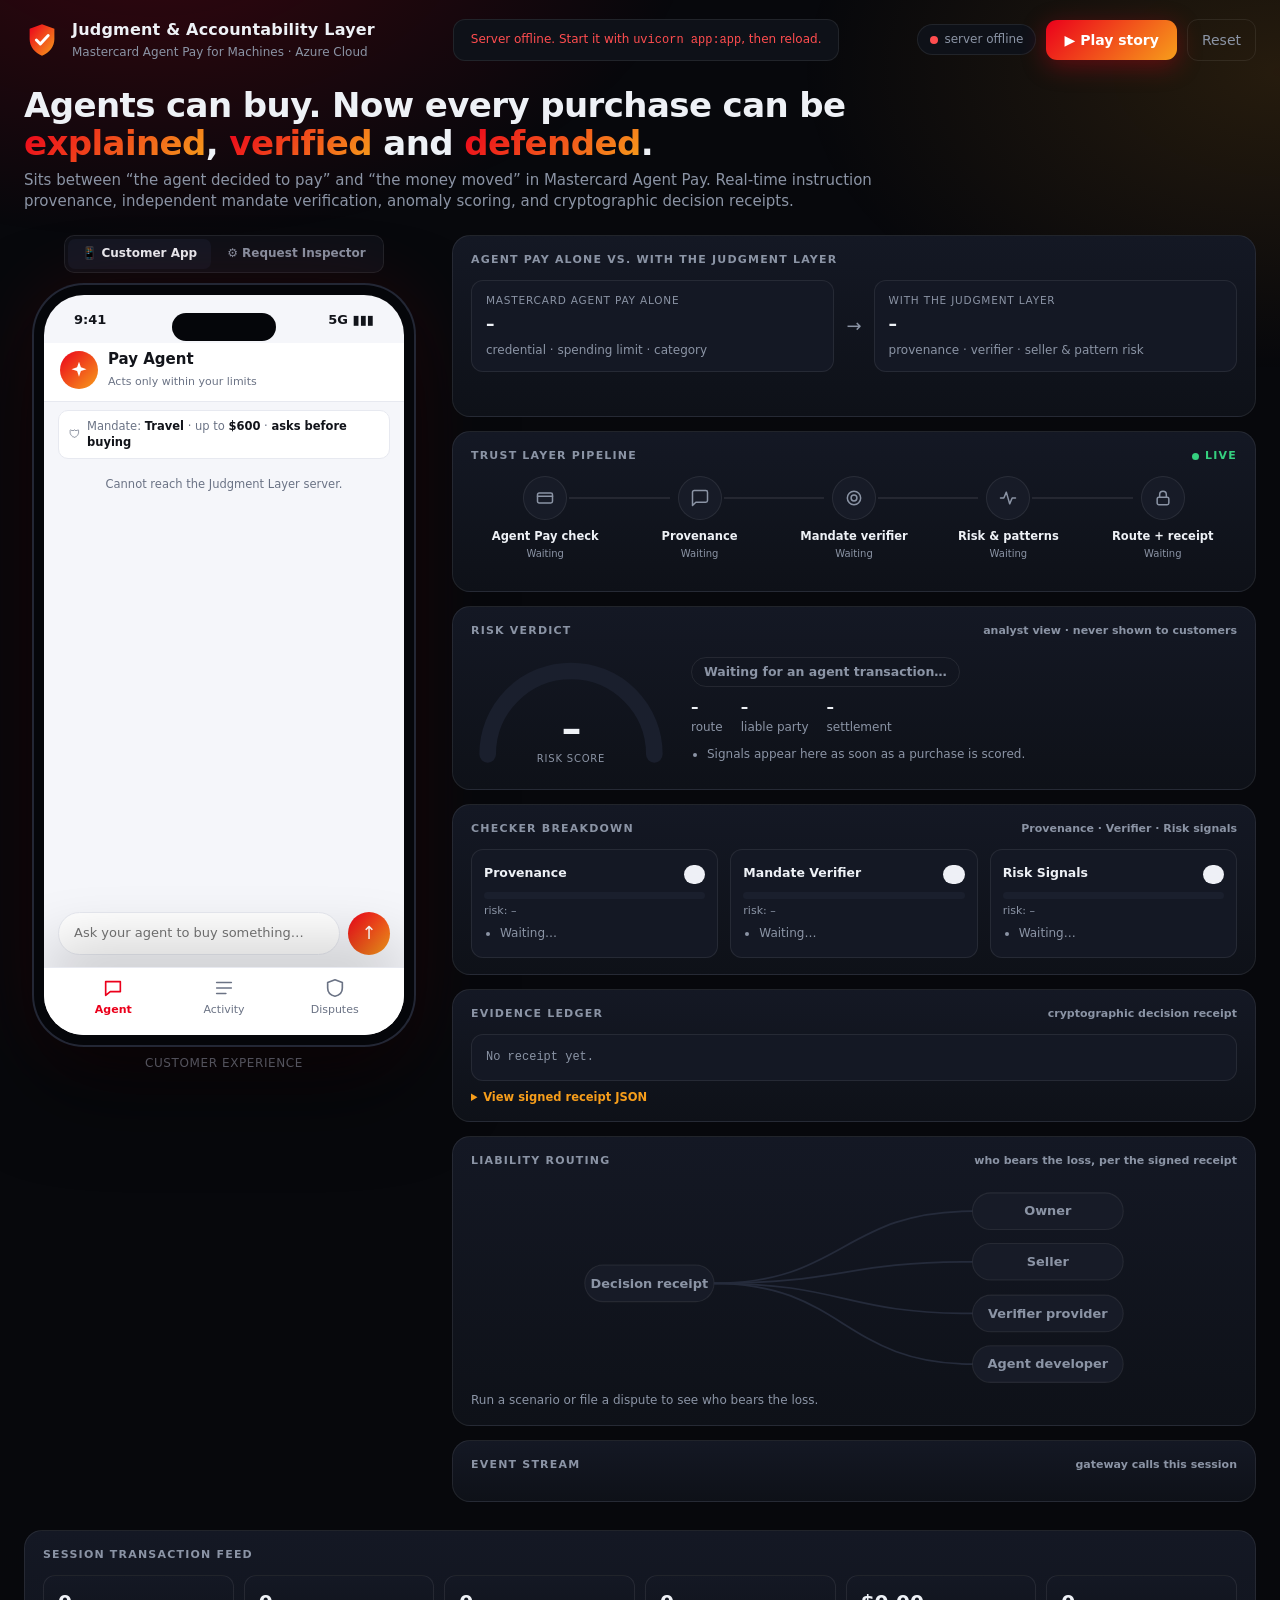
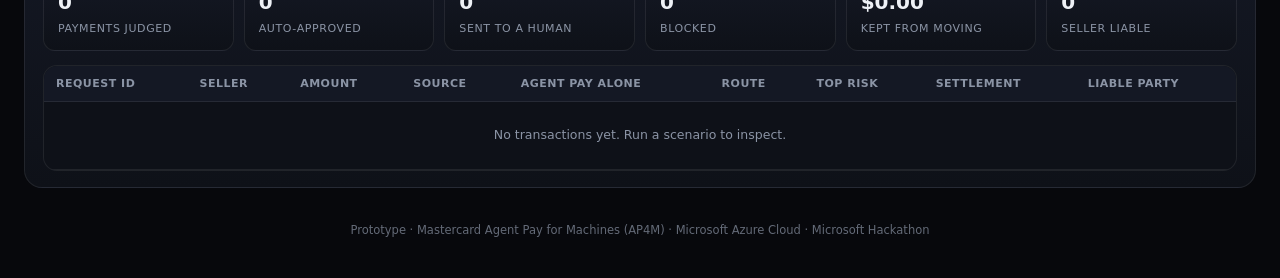
==== commit baf62fd8: "frontend" ====
--- a/index.html
+++ b/index.html
@@ -1,331 +1,299 @@
-<!doctype html>
+<!DOCTYPE html>
 <html lang="en">
 <head>
 <meta charset="utf-8">
-<meta name="viewport" content="width=device-width, initial-scale=1">
-<title>Judgment Layer Console</title>
-<style>
-:root{
-  --bg:#f5f6f8; --panel:#ffffff; --ink:#14171c; --mut:#5d6573; --line:#e3e6eb; --soft:#eef0f3;
-  --ok:#14804a; --ok-bg:#e3f5ea; --warn:#a15c00; --warn-bg:#fdf1dc; --bad:#c02a2a; --bad-bg:#fbe5e5;
-  --acc:#2f5bea; --acc-ink:#fff; --mono:ui-monospace,SFMono-Regular,Menlo,Consolas,monospace;
-}
-@media (prefers-color-scheme:dark){:root{
-  --bg:#0f1115; --panel:#171a20; --ink:#e8eaee; --mut:#9aa3b2; --line:#272b33; --soft:#1f232b;
-  --ok:#4fd18b; --ok-bg:#12291d; --warn:#f2b54a; --warn-bg:#2d2312; --bad:#ff6b6b; --bad-bg:#311718;
-  --acc:#6f8cff; --acc-ink:#0f1115;
-}}
-*{box-sizing:border-box}
-body{margin:0;background:var(--bg);color:var(--ink);font:14px/1.45 system-ui,-apple-system,Segoe UI,Roboto,sans-serif}
-header{display:flex;align-items:center;justify-content:space-between;gap:12px;padding:16px 24px;border-bottom:1px solid var(--line);background:var(--panel)}
-header h1{font-size:17px;margin:0}
-header p{margin:2px 0 0;color:var(--mut);font-size:13px}
-.health{font-size:12px;color:var(--mut);display:flex;align-items:center;gap:6px;white-space:nowrap}
-.dot{width:8px;height:8px;border-radius:50%;background:var(--mut)}
-.dot.up{background:var(--ok)} .dot.down{background:var(--bad)}
-main{display:grid;grid-template-columns:minmax(320px,400px) 1fr;gap:20px;padding:20px 24px;max-width:1400px;margin:0 auto}
-section.panel{min-width:0;background:var(--panel);border:1px solid var(--line);border-radius:12px;padding:18px}
-h2{font-size:13px;text-transform:uppercase;letter-spacing:.06em;color:var(--mut);margin:0 0 12px}
-h3{font-size:12px;color:var(--mut);margin:16px 0 8px;font-weight:600}
-.tabs{display:grid;grid-template-columns:1fr 1fr;gap:6px}
-.tabs button{all:unset;cursor:pointer;padding:8px 10px;border:1px solid var(--line);border-radius:8px;font-size:13px}
-.tabs button small{display:block;color:var(--mut);font-size:11px}
-.tabs button.on{border-color:var(--acc);box-shadow:inset 0 0 0 1px var(--acc)}
-label{display:block;font-size:12px;color:var(--mut);margin:8px 0 3px}
-input,select,textarea{width:100%;padding:7px 9px;border:1px solid var(--line);border-radius:7px;background:var(--soft);color:var(--ink);font:inherit;font-size:13px}
-textarea{resize:vertical;min-height:52px}
-textarea.code{font-family:var(--mono);font-size:12px;min-height:70px}
-.row2{display:grid;grid-template-columns:1fr 1fr;gap:8px}
-.row2>*,.checks>*,.duo>*{min-width:0}
-.check{display:flex;align-items:center;gap:8px;margin-top:12px;font-size:13px}
-.check input{width:auto}
-.run{margin-top:16px;width:100%;padding:11px;border:0;border-radius:9px;background:var(--acc);color:var(--acc-ink);font-weight:600;font-size:14px;cursor:pointer}
-.run:disabled{opacity:.6;cursor:wait}
-.err{color:var(--bad);font-size:12px;margin-top:8px;min-height:16px}
-.flow{display:flex;align-items:center;gap:6px;flex-wrap:wrap;font-size:12px;color:var(--mut);margin-bottom:16px}
-.flow span{padding:4px 9px;border-radius:999px;background:var(--soft);border:1px solid var(--line)}
-.flow span.lit{color:var(--ink);border-color:var(--acc)}
-.verdict{border-radius:10px;padding:14px 16px;margin-bottom:16px;background:var(--soft);color:var(--mut)}
-.verdict b{display:block;font-size:17px;margin-bottom:2px}
-.verdict.ok{background:var(--ok-bg);color:var(--ok)} .verdict.warn{background:var(--warn-bg);color:var(--warn)} .verdict.bad{background:var(--bad-bg);color:var(--bad)}
-.verdict p{margin:0;color:var(--ink);opacity:.85}
-.checks{display:grid;grid-template-columns:repeat(3,1fr);gap:12px}
-.card{border:1px solid var(--line);border-radius:10px;padding:12px}
-.card .top{display:flex;justify-content:space-between;align-items:center;gap:8px}
-.card .top b{font-size:13px}
-.badge{font-size:11px;font-weight:700;text-transform:uppercase;padding:2px 7px;border-radius:5px}
-.badge.pass,.badge.auto_approve{background:var(--ok-bg);color:var(--ok)}
-.badge.flag,.badge.hold{background:var(--warn-bg);color:var(--warn)}
-.badge.block{background:var(--bad-bg);color:var(--bad)}
-.bar{height:6px;border-radius:3px;background:var(--soft);margin:10px 0 4px;overflow:hidden}
-.bar i{display:block;height:100%;border-radius:3px}
-.risk{font-size:12px;color:var(--mut)}
-.card ul{margin:8px 0 0;padding-left:16px;font-size:12.5px}
-.card li{margin:3px 0;word-break:break-word}
-.duo{display:grid;grid-template-columns:1fr 1.4fr;gap:12px;margin-top:12px}
-dl{margin:8px 0 0;display:grid;grid-template-columns:auto 1fr;gap:4px 12px;font-size:13px}
-dt{color:var(--mut)} dd{margin:0;word-break:break-word}
-.mono{font-family:var(--mono);font-size:12px}
-details{margin-top:10px} summary{cursor:pointer;font-size:12px;color:var(--acc)}
-pre{background:var(--soft);border-radius:8px;padding:10px;overflow:auto;max-height:340px;font-size:11.5px;font-family:var(--mono)}
-.empty{color:var(--mut);padding:30px 0;text-align:center}
-.metrics{display:grid;grid-template-columns:repeat(6,1fr);gap:10px;margin:20px 0 14px}
-.metric{background:var(--soft);border-radius:9px;padding:10px 12px}
-.metric b{display:block;font-size:20px} .metric span{font-size:11.5px;color:var(--mut)}
-table{width:100%;border-collapse:collapse;font-size:13px}
-th{text-align:left;font-size:11.5px;color:var(--mut);font-weight:600;padding:6px 8px;border-bottom:1px solid var(--line)}
-td{padding:7px 8px;border-bottom:1px solid var(--line)}
-tbody tr{cursor:pointer} tbody tr:hover{background:var(--soft)}
-tbody tr.sel{background:var(--soft)}
-.full{grid-column:1/-1}
-@media (max-width:980px){
-  main{grid-template-columns:1fr;padding:16px}
-  .checks,.duo{grid-template-columns:1fr}
-  .metrics{grid-template-columns:repeat(3,1fr)}
-  header{padding:14px 16px;flex-wrap:wrap}
-  .tablewrap{overflow-x:auto}
-}
-@media (max-width:520px){.row2{grid-template-columns:1fr}.metrics{grid-template-columns:1fr 1fr}}
-</style>
+<meta name="viewport" content="width=device-width, initial-scale=1, viewport-fit=cover">
+<title>Judgment &amp; Accountability Layer · Mastercard AP4M</title>
+<link rel="stylesheet" href="static/css/base.css">
+<link rel="stylesheet" href="static/css/phone.css">
 </head>
 <body>
+<div class="bg"></div>
+<div class="wrap">
 <header>
-  <div>
-    <h1>Judgment &amp; Accountability Layer</h1>
-    <p>Runs between “the agent decided to pay” and “the money moved” in Mastercard Agent Pay (mock)</p>
-  </div>
-  <div class="health"><span class="dot" id="hdot"></span><span id="htxt">checking server…</span></div>
+  <div class="brand">
+    <svg viewBox="0 0 32 32" width="36" height="36">
+      <defs>
+        <linearGradient id="g" x1="0" y1="0" x2="1" y2="1">
+          <stop offset="0" stop-color="#eb001b"/>
+          <stop offset="1" stop-color="#f79e1b"/>
+        </linearGradient>
+      </defs>
+      <path d="M16 2l11 4v9c0 7-4.700 12.200-11 15C9.700 27.200 5 22 5 15V6z" fill="url(#g)"/>
+      <path d="M11 16l3.500 3.500L21.500 12" stroke="#fff" stroke-width="2.600" fill="none" stroke-linecap="round" stroke-linejoin="round"/>
+    </svg>
+    <div>
+      <b>Judgment &amp; Accountability Layer</b>
+      <span>Mastercard Agent Pay for Machines · Azure Cloud</span>
+    </div>
+  </div>
+
+  <div class="seg" id="tabs">
+    <!-- Populated from GET /demo/scenarios -->
+  </div>
+
+  <div class="ctl">
+    <div class="health"><span class="dot" id="hdot"></span><span id="htxt">checking server…</span></div>
+    <button class="cta" id="play">▶ Play story</button>
+    <button class="ghost" id="reset">Reset</button>
+  </div>
 </header>
 
-<main>
-  <!-- ───────── Request ───────── -->
-  <section class="panel">
-    <h2>Agent purchase request</h2>
-    <div class="tabs" id="tabs"></div>
-
-    <h3>Owner mandate</h3>
-    <label for="m_task">Task the owner asked for</label>
-    <input id="m_task">
-    <div class="row2">
-      <div><label for="m_max">Max amount (USD)</label><input id="m_max" type="number" step="0.01" min="0"></div>
-      <div><label for="m_owner">Owner id</label><input id="m_owner"></div>
-    </div>
-    <div class="row2">
-      <div><label for="m_cats">Allowed categories</label><input id="m_cats" placeholder="travel, software"></div>
-      <div><label for="m_trusted">Trusted instruction sources</label><input id="m_trusted" placeholder="owner"></div>
-    </div>
-
-    <h3>What the agent wants to pay</h3>
-    <div class="row2">
-      <div><label for="p_seller_name">Seller name</label><input id="p_seller_name"></div>
-      <div><label for="p_seller_id">Seller id</label><input id="p_seller_id" list="sellers"></div>
-    </div>
-    <datalist id="sellers">
-      <option value="seller_airline_aa"><option value="seller_trusted_software"><option value="seller_shady_invoice"><option value="seller_new_shady">
-    </datalist>
-    <div class="row2">
-      <div><label for="p_amount">Amount (USD)</label><input id="p_amount" type="number" step="0.01" min="0"></div>
-      <div><label for="p_category">Category</label><input id="p_category"></div>
-    </div>
-    <div class="row2">
-      <div><label for="p_source">Instruction source</label>
-        <select id="p_source"><option>owner</option><option>webpage</option><option>email</option><option>chat</option><option>unknown</option></select></div>
-      <div><label for="p_agent">Agent id</label><input id="p_agent"></div>
-    </div>
-    <label for="p_itext">Instruction text (what triggered the payment)</label>
-    <textarea id="p_itext"></textarea>
-    <label for="p_just">Agent's justification</label>
-    <textarea id="p_just"></textarea>
-    <label for="h_json">Past payments (history JSON)</label>
-    <textarea id="h_json" class="code" spellcheck="false"></textarea>
-    <div class="check"><input type="checkbox" id="delivered"><label for="delivered" style="margin:0;color:var(--ink)">Seller delivers what was paid for</label></div>
-
-    <button class="run" id="run">Send through the Judgment Layer →</button>
-    <div class="err" id="err"></div>
-  </section>
-
-  <!-- ───────── Decision ───────── -->
-  <section class="panel">
-    <h2>Decision</h2>
-    <div class="flow" id="flow">
-      <span data-s="agent">Agent</span>→<span data-s="checks">Provenance · Verifier · Risk</span>→<span data-s="router">Risk router</span>→<span data-s="settle">Agent Pay settlement</span>→<span data-s="receipt">Signed receipt</span>
-    </div>
-    <div id="out"><div class="empty">Pick a scenario and send it through the layer.</div></div>
-  </section>
-
-  <!-- ───────── Session feed ───────── -->
-  <section class="panel full">
-    <h2>Session transaction feed</h2>
+<div class="hero">
+  <h1>Agents can buy. Now every purchase can be <em>explained</em>, <em>verified</em> and <em>defended</em>.</h1>
+  <p>Sits between “the agent decided to pay” and “the money moved” in Mastercard Agent Pay. Real-time instruction provenance, independent mandate verification, anomaly scoring, and cryptographic decision receipts.</p>
+</div>
+
+<div class="grid">
+  <!-- Left column: Phone simulator + Inspector toggle -->
+  <div class="phonewrap">
+    <div class="mode-toggle" id="modeToggle">
+      <button class="on" data-m="phone">📱 Customer App</button>
+      <button data-m="inspector">⚙️ Request Inspector</button>
+    </div>
+
+    <!-- Phone Simulator -->
+    <div class="phone" id="phoneContainer">
+      <div class="screen">
+        <div class="notch"></div>
+        <div class="sbar"><span>9:41</span><span>5G ▮▮▮</span></div>
+        <div class="views">
+          <!-- Chat View -->
+          <div class="view on" id="v-chat">
+            <div class="ahead">
+              <div class="av">
+                <svg width="20" height="20" viewBox="0 0 24 24" fill="#fff"><path d="M12 2l2.300 6.700L21 11l-6.700 2.300L12 20l-2.300-6.700L3 11l6.700-2.300z"/></svg>
+              </div>
+              <div><b>Pay Agent</b><span>Acts only within your limits</span></div>
+            </div>
+            <div class="mand">🛡 <span id="ph-mandate">Mandate: <b>Travel</b> · up to <b>$600</b> · <b>asks before buying</b></span></div>
+            <div class="msgs" id="msgs"></div>
+            <div class="chips" id="chips"></div>
+            <form class="composer" id="cmp">
+              <input id="inp" placeholder="Ask your agent to buy something…" autocomplete="off">
+              <button type="submit">↑</button>
+            </form>
+          </div>
+
+          <!-- Activity View -->
+          <div class="view" id="v-act">
+            <h3>Activity</h3>
+            <div class="list" id="actList"></div>
+          </div>
+
+          <!-- Disputes View -->
+          <div class="view" id="v-dis">
+            <h3>Disputes</h3>
+            <div class="list" id="disList"></div>
+          </div>
+
+          <!-- Bottom Sheet (Disputes & Step-up Auth) -->
+          <div class="sheet" id="sheet"></div>
+        </div>
+
+        <!-- Phone Tab Bar -->
+        <div class="tabbar" id="phoneTabs">
+          <button data-v="chat" class="on">
+            <svg viewBox="0 0 24 24"><path d="M4 5h16v11H9l-5 4z"/></svg>Agent
+          </button>
+          <button data-v="act">
+            <svg viewBox="0 0 24 24"><path d="M4 6h16M4 12h16M4 18h10"/></svg>Activity
+          </button>
+          <button data-v="dis">
+            <svg viewBox="0 0 24 24"><path d="M12 3l8 3v6c0 5-3.500 8-8 9-4.500-1-8-4-8-9V6z"/></svg>Disputes
+          </button>
+        </div>
+      </div>
+    </div>
+
+    <!-- Raw Payload Inspector (alternative mode) -->
+    <div class="inspector-card" id="inspectorCard">
+      <h3>Agent Purchase Payload</h3>
+      <p style="color:var(--mu);font-size:12px;margin:0 0 10px">Edit parameters directly sent to <code>POST /judge</code></p>
+      
+      <h4>Owner mandate</h4>
+      <label for="m_task">Task owner requested</label>
+      <input id="m_task">
+      <div class="row2">
+        <div><label for="m_max">Max amount ($)</label><input id="m_max" type="number" step="0.01"></div>
+        <div><label for="m_owner">Owner ID</label><input id="m_owner"></div>
+      </div>
+      <div class="row2">
+        <div><label for="m_cats">Allowed categories</label><input id="m_cats"></div>
+        <div><label for="m_trusted">Trusted sources</label><input id="m_trusted"></div>
+      </div>
+
+      <h4>Purchase proposal</h4>
+      <div class="row2">
+        <div><label for="p_seller_name">Seller name</label><input id="p_seller_name"></div>
+        <div><label for="p_seller_id">Seller ID</label><input id="p_seller_id"></div>
+      </div>
+      <div class="row2">
+        <div><label for="p_amount">Amount ($)</label><input id="p_amount" type="number" step="0.01"></div>
+        <div><label for="p_category">Category</label><input id="p_category"></div>
+      </div>
+      <div class="row2">
+        <div><label for="p_source">Source</label>
+          <select id="p_source"><option>owner</option><option>webpage</option><option>email</option><option>chat</option><option>unknown</option></select>
+        </div>
+        <div><label for="p_agent">Agent ID</label><input id="p_agent"></div>
+      </div>
+      <label for="p_itext">Instruction text</label>
+      <textarea id="p_itext"></textarea>
+      <label for="p_just">Agent justification</label>
+      <textarea id="p_just"></textarea>
+      <label for="h_json">Past payment history (JSON)</label>
+      <textarea id="h_json" class="code" spellcheck="false"></textarea>
+      <div class="check-row">
+        <input type="checkbox" id="delivered">
+        <label for="delivered" style="margin:0">Seller delivers order (uncheck for liability test)</label>
+      </div>
+
+      <button class="cta" id="runInspector" style="margin-top:16px;width:100%">Send to Judgment Layer →</button>
+      <div id="inspectorErr" style="color:var(--bad);font-size:12px;margin-top:8px"></div>
+    </div>
+
+    <div class="cap">Customer experience</div>
+  </div>
+
+  <!-- Right column: Control Room -->
+  <div class="panel">
+    <!-- Agent Pay alone vs. with the Judgment Layer -->
+    <div class="cd">
+      <h5>Agent Pay alone vs. with the Judgment Layer</h5>
+      <div class="vs">
+        <div class="lane" id="lane-ap"><small>Mastercard Agent Pay alone</small><b id="ap-verdict">–</b><span id="ap-why"></span></div>
+        <div class="arrow">→</div>
+        <div class="lane" id="lane-jl"><small>With the Judgment Layer</small><b id="jl-verdict">–</b><span id="jl-why"></span></div>
+      </div>
+      <div class="vs-note" id="vs-note"></div>
+    </div>
+
+    <!-- Pipeline -->
+    <div class="cd">
+      <h5>Trust Layer pipeline <span class="live">live</span></h5>
+      <div class="pipe" id="pipe"></div>
+    </div>
+
+    <!-- Risk verdict -->
+    <div class="cd">
+      <h5>Risk verdict <span id="vsrc" style="text-transform:none;letter-spacing:0">analyst view · never shown to customers</span></h5>
+      <div class="two">
+        <div class="gauge">
+          <svg viewBox="0 0 120 70">
+            <path d="M10 62A50 50 0 0 1 110 62" fill="none" stroke="#1a1f2d" stroke-width="10" stroke-linecap="round"/>
+            <path id="garc" d="M10 62A50 50 0 0 1 110 62" fill="none" stroke="#35d07f" stroke-width="10" stroke-linecap="round" stroke-dasharray="157.1" stroke-dashoffset="157.1" style="transition:stroke-dashoffset .9s cubic-bezier(.2,.8,.2,1),stroke .4s"/>
+          </svg>
+          <div class="n"><span id="gnum">–</span><small>risk score</small></div>
+        </div>
+        <div>
+          <span class="verdict" id="vd">Waiting for an agent transaction…</span>
+          <div class="kv">
+            <div><b id="kroute">–</b>route</div>
+            <div><b id="kliable">–</b>liable party</div>
+            <div><b id="ksettle">–</b>settlement</div>
+          </div>
+          <ul class="rs2" id="rsn">
+            <li>Signals appear here as soon as a purchase is scored.</li>
+          </ul>
+        </div>
+      </div>
+    </div>
+
+    <!-- Individual checks breakdown -->
+    <div class="cd">
+      <h5>Checker breakdown <span style="text-transform:none;letter-spacing:0">Provenance · Verifier · Risk signals</span></h5>
+      <div class="checks-grid" id="checksGrid">
+        <div class="check-box" id="cb-prov">
+          <div class="check-top"><b>Provenance</b><span class="bd nt" id="badge-prov">–</span></div>
+          <div class="tr"><div class="fl" id="bar-prov"></div></div>
+          <div class="check-risk" id="risk-prov">risk: –</div>
+          <ul class="rs2" id="reasons-prov"><li>Waiting…</li></ul>
+        </div>
+        <div class="check-box" id="cb-ver">
+          <div class="check-top"><b>Mandate Verifier</b><span class="bd nt" id="badge-ver">–</span></div>
+          <div class="tr"><div class="fl" id="bar-ver"></div></div>
+          <div class="check-risk" id="risk-ver">risk: –</div>
+          <ul class="rs2" id="reasons-ver"><li>Waiting…</li></ul>
+        </div>
+        <div class="check-box" id="cb-risk">
+          <div class="check-top"><b>Risk Signals</b><span class="bd nt" id="badge-risk">–</span></div>
+          <div class="tr"><div class="fl" id="bar-risk"></div></div>
+          <div class="check-risk" id="risk-risk">risk: –</div>
+          <ul class="rs2" id="reasons-risk"><li>Waiting…</li></ul>
+        </div>
+      </div>
+    </div>
+
+    <!-- Evidence ledger & Decision Receipt -->
+    <div class="cd">
+      <h5>Evidence ledger <span style="text-transform:none;letter-spacing:0">cryptographic decision receipt</span></h5>
+      <div class="led" id="led">No receipt yet.</div>
+      <details id="rawReceipt">
+        <summary>View signed receipt JSON</summary>
+        <pre id="receiptPre">No receipt generated yet.</pre>
+      </details>
+    </div>
+
+    <!-- Dispute & Liability routing diagram -->
+    <div class="cd rt">
+      <h5>Liability routing <span style="text-transform:none;letter-spacing:0">who bears the loss, per the signed receipt</span></h5>
+      <svg viewBox="0 0 520 190" id="rsvg">
+        <g class="pill" id="p-o"><rect x="10" y="78" width="120" height="34" rx="17"/><text x="70" y="99" text-anchor="middle">Decision receipt</text></g>
+        <path id="l-owner" d="M130 95C250 95 250 28 370 28"/>
+        <path id="l-seller" d="M130 95C250 95 250 75 370 75"/>
+        <path id="l-verifier" d="M130 95C250 95 250 123 370 123"/>
+        <path id="l-agent_developer" d="M130 95C250 95 250 170 370 170"/>
+        <g class="pill" id="p-owner"><rect x="370" y="11" width="140" height="34" rx="17"/><text x="440" y="32" text-anchor="middle">Owner</text></g>
+        <g class="pill" id="p-seller"><rect x="370" y="58" width="140" height="34" rx="17"/><text x="440" y="79" text-anchor="middle">Seller</text></g>
+        <g class="pill" id="p-verifier"><rect x="370" y="106" width="140" height="34" rx="17"/><text x="440" y="127" text-anchor="middle">Verifier provider</text></g>
+        <g class="pill" id="p-agent_developer"><rect x="370" y="153" width="140" height="34" rx="17"/><text x="440" y="174" text-anchor="middle">Agent developer</text></g>
+      </svg>
+      <div class="rtx" id="rtx"></div>
+    </div>
+
+    <!-- Event stream -->
+    <div class="cd">
+      <h5>Event stream <span style="text-transform:none;letter-spacing:0">gateway calls this session</span></h5>
+      <div class="log" id="log"></div>
+    </div>
+  </div>
+</div>
+
+<!-- Session transaction feed section -->
+<div class="feed-sec">
+  <div class="cd">
+    <h5>Session transaction feed</h5>
     <div class="metrics" id="metrics"></div>
     <div class="tablewrap">
       <table>
-        <thead><tr><th>Request</th><th>Seller</th><th>Amount</th><th>Source</th><th>Route</th><th>Top risk</th><th>Settlement</th><th>Liable</th></tr></thead>
-        <tbody id="feed"><tr><td colspan="8" class="empty">No transactions yet.</td></tr></tbody>
+        <thead>
+          <tr>
+            <th>Request ID</th>
+            <th>Seller</th>
+            <th>Amount</th>
+            <th>Source</th>
+            <th>Agent Pay alone</th>
+            <th>Route</th>
+            <th>Top Risk</th>
+            <th>Settlement</th>
+            <th>Liable Party</th>
+          </tr>
+        </thead>
+        <tbody id="feed">
+          <tr><td colspan="9" class="empty-tr">No transactions yet. Run a scenario to inspect.</td></tr>
+        </tbody>
       </table>
     </div>
-  </section>
-</main>
-
-<script>
-const API = location.protocol.startsWith('http') ? '' : 'http://127.0.0.1:8000';
-const $ = s => document.querySelector(s);
-const esc = s => String(s ?? '').replace(/[&<>"']/g, c => ({'&':'&amp;','<':'&lt;','>':'&gt;','"':'&quot;',"'":'&#39;'}[c]));
-const money = n => '$' + Number(n || 0).toLocaleString('en-US', {minimumFractionDigits: 2, maximumFractionDigits: 2});
-const list = s => s.split(',').map(x => x.trim()).filter(Boolean);
-
-const CHECK_NAMES = {provenance: 'Instruction provenance', verifier: 'Independent verifier', risk_signals: 'Seller & pattern risk'};
-const ROUTES = {
-  auto_approve: ['ok', 'Auto-approved', 'All checks passed with low risk. Payment sent to Agent Pay.'],
-  hold: ['warn', 'Held for a human', 'A check flagged this payment. Nothing moves until a person approves it.'],
-  block: ['bad', 'Blocked', 'A check blocked this payment. The money did not move.'],
-};
-const PARTY = {none: 'No one', seller: 'Seller', owner: 'Owner', verifier: 'Verifier provider', agent_developer: 'Agent developer'};
-
-let scenarios = [], active = null, runs = [], seq = 0;
-
-async function health() {
-  try {
-    const r = await fetch(API + '/health');
-    if (!r.ok) throw 0;
-    $('#hdot').className = 'dot up'; $('#htxt').textContent = 'server connected';
-  } catch {
-    $('#hdot').className = 'dot down'; $('#htxt').textContent = 'server offline · run: uvicorn app:app';
-  }
-}
-
-async function loadScenarios() {
-  try {
-    const r = await fetch(API + '/demo/scenarios');
-    scenarios = await r.json();
-  } catch { $('#err').textContent = 'Could not load scenarios from the server.'; return; }
-  $('#tabs').innerHTML = scenarios.map((s, i) =>
-    `<button data-i="${i}"><b>${esc(s.label)}</b><small>expect: ${esc(s.expect)}</small></button>`).join('');
-  $('#tabs').onclick = e => { const b = e.target.closest('button'); if (b) pick(+b.dataset.i); };
-  pick(0);
-}
-
-function pick(i) {
-  active = scenarios[i];
-  [...$('#tabs').children].forEach((b, j) => b.classList.toggle('on', j === i));
-  const {purchase: p, mandate: m, history, delivered} = active.payload;
-  $('#m_task').value = m.task; $('#m_max').value = m.max_amount; $('#m_owner').value = m.owner_id;
-  $('#m_cats').value = m.allowed_categories.join(', '); $('#m_trusted').value = (m.trusted_instruction_sources || []).join(', ');
-  $('#p_seller_name').value = p.seller_name; $('#p_seller_id').value = p.seller_id;
-  $('#p_amount').value = p.amount; $('#p_category').value = p.category;
-  $('#p_source').value = p.instruction_source; $('#p_agent').value = p.agent_id;
-  $('#p_itext').value = p.instruction_text; $('#p_just').value = p.justification;
-  $('#h_json').value = JSON.stringify(history || [], null, 1);
-  $('#delivered').checked = delivered !== false;
-  $('#err').textContent = '';
-}
-
-function readForm() {
-  let history;
-  try { history = JSON.parse($('#h_json').value || '[]'); if (!Array.isArray(history)) throw 0; }
-  catch { throw new Error('History must be a JSON array of {seller_id, amount, timestamp}.'); }
-  const base = active.payload;
-  return {
-    mandate: {
-      ...base.mandate,
-      owner_id: $('#m_owner').value, task: $('#m_task').value, max_amount: +$('#m_max').value,
-      allowed_categories: list($('#m_cats').value), trusted_instruction_sources: list($('#m_trusted').value),
-    },
-    purchase: {
-      ...base.purchase,
-      request_id: `${base.purchase.request_id}-${++seq}`,
-      agent_id: $('#p_agent').value, seller_id: $('#p_seller_id').value, seller_name: $('#p_seller_name').value,
-      amount: +$('#p_amount').value, category: $('#p_category').value, instruction_source: $('#p_source').value,
-      instruction_text: $('#p_itext').value, justification: $('#p_just').value,
-    },
-    history,
-    delivered: $('#delivered').checked,
-  };
-}
-
-async function run() {
-  $('#err').textContent = '';
-  let payload;
-  try { payload = readForm(); } catch (e) { $('#err').textContent = e.message; return; }
-  $('#run').disabled = true;
-  try {
-    const r = await fetch(API + '/judge', {method: 'POST', headers: {'Content-Type': 'application/json'}, body: JSON.stringify(payload)});
-    const data = await r.json();
-    if (!r.ok) throw new Error(Array.isArray(data.detail) ? data.detail.map(d => `${d.loc.slice(1).join('.')}: ${d.msg}`).join('; ') : (data.detail || r.statusText));
-    runs.unshift({payload, result: data});
-    renderFeed();
-    render(0);
-  } catch (e) {
-    $('#err').textContent = 'Request failed: ' + e.message;
-  } finally { $('#run').disabled = false; }
-}
-
-function riskColor(n) { return n >= 70 ? 'var(--bad)' : n >= 40 ? 'var(--warn)' : 'var(--ok)'; }
-
-function render(idx) {
-  const {payload, result: res} = runs[idx];
-  const [tone, title, blurb] = ROUTES[res.route] || ['', res.route, ''];
-  const top = res.checks.reduce((a, c) => (c.risk > a.risk ? c : a), res.checks[0]);
-  const rc = res.receipt, st = res.settlement;
-
-  document.querySelectorAll('#flow span').forEach(s => {
-    const k = s.dataset.s;
-    s.classList.toggle('lit', k !== 'settle' || !!st);
-  });
-
-  $('#out').innerHTML = `
-    <div class="verdict ${tone}"><b>${esc(title)} · ${money(payload.purchase.amount)} to ${esc(payload.purchase.seller_name)}</b>
-      <p>${esc(blurb)} Highest risk: <strong>${top.risk}</strong> from ${esc(CHECK_NAMES[top.check_name] || top.check_name)}.</p></div>
-    <div class="checks">${res.checks.map(c => `
-      <div class="card">
-        <div class="top"><b>${esc(CHECK_NAMES[c.check_name] || c.check_name)}</b><span class="badge ${esc(c.status)}">${esc(c.status)}</span></div>
-        <div class="bar"><i style="width:${c.risk}%;background:${riskColor(c.risk)}"></i></div>
-        <div class="risk">risk ${c.risk} / 100</div>
-        <ul>${c.reasons.map(r => `<li>${esc(r)}</li>`).join('')}</ul>
-      </div>`).join('')}
-    </div>
-    <div class="duo">
-      <div class="card">
-        <div class="top"><b>Agent Pay settlement</b>${st ? `<span class="badge pass">${esc(st.status)}</span>` : '<span class="badge block">not called</span>'}</div>
-        ${st ? `<dl><dt>Amount</dt><dd>${money(st.amount)}</dd><dt>Note</dt><dd>${esc(st.note)}</dd></dl>`
-             : `<dl><dt>Why</dt><dd>Route was <b>${esc(res.route)}</b>, so the payment never reached Agent Pay.</dd></dl>`}
-      </div>
-      <div class="card">
-        <div class="top"><b>Decision receipt</b><span class="badge ${rc.liable_party === 'none' ? 'pass' : 'block'}">liable: ${esc(PARTY[rc.liable_party] || rc.liable_party)}</span></div>
-        <dl>
-          <dt>Liability</dt><dd>${esc(rc.liability_reason)}</dd>
-          <dt>Delivered</dt><dd>${payload.delivered ? 'yes' : 'no'}</dd>
-          <dt>Request</dt><dd class="mono">${esc(rc.request_id)}</dd>
-          <dt>HMAC-SHA256</dt><dd class="mono">${esc(rc.signature)}</dd>
-        </dl>
-        <details><summary>Full signed receipt JSON</summary><pre>${esc(JSON.stringify(rc, null, 2))}</pre></details>
-      </div>
-    </div>`;
-  [...$('#feed').children].forEach((tr, j) => tr.classList.toggle('sel', j === idx));
-}
-
-function renderFeed() {
-  const n = runs.length, by = k => runs.filter(r => r.result.route === k);
-  const stopped = [...by('block'), ...by('hold')].reduce((a, r) => a + r.payload.purchase.amount, 0);
-  const sellerLiable = runs.filter(r => r.result.receipt.liable_party === 'seller').length;
-  $('#metrics').innerHTML = [
-    [n, 'payments judged'], [by('auto_approve').length, 'auto-approved'], [by('hold').length, 'held for a human'],
-    [by('block').length, 'blocked'], [money(stopped), 'kept from moving'], [sellerLiable, 'seller liable'],
-  ].map(([v, l]) => `<div class="metric"><b>${v}</b><span>${l}</span></div>`).join('');
-
-  $('#feed').innerHTML = n ? runs.map((r, i) => {
-    const p = r.payload.purchase, res = r.result, top = Math.max(...res.checks.map(c => c.risk));
-    return `<tr data-i="${i}"><td class="mono">${esc(p.request_id)}</td><td>${esc(p.seller_name)}</td><td>${money(p.amount)}</td>
-      <td>${esc(p.instruction_source)}</td><td><span class="badge ${esc(res.route)}">${esc(res.route.replace('_', ' '))}</span></td>
-      <td style="color:${riskColor(top)};font-weight:600">${top}</td><td>${esc(res.settlement ? res.settlement.status : '—')}</td>
-      <td>${esc(PARTY[res.receipt.liable_party] || res.receipt.liable_party)}</td></tr>`;
-  }).join('') : '<tr><td colspan="8" class="empty">No transactions yet.</td></tr>';
-}
-
-$('#feed').onclick = e => { const tr = e.target.closest('tr[data-i]'); if (tr) render(+tr.dataset.i); };
-$('#run').onclick = run;
-renderFeed();
-health();
-loadScenarios();
-</script>
+  </div>
+</div>
+
+<footer>Prototype · Mastercard Agent Pay for Machines (AP4M) · Microsoft Azure Cloud · Microsoft Hackathon</footer>
+</div>
+
+<script src="static/js/util.js"></script>
+<script src="static/js/control-room.js"></script>
+<script src="static/js/phone.js"></script>
+<script src="static/js/app.js"></script>
 </body>
 </html>
--- a/static/css/base.css
+++ b/static/css/base.css
@@ -0,0 +1,109 @@
+/* Page layout, header, control room and session feed. Phone styles live in phone.css. */
+:root{
+  --bg:#07080c;--panel:#0e1118;--panel2:#141824;--line:rgba(255,255,255,.08);
+  --tx:#eef1f6;--mu:#8b94a5;--red:#eb001b;--org:#f79e1b;--ok:#35d07f;
+  --warn:#ffb020;--bad:#ff4d4f;--grad:linear-gradient(135deg,#eb001b,#f79e1b);
+  --mono:ui-monospace,SFMono-Regular,Menlo,Consolas,monospace;
+}
+*{box-sizing:border-box}
+body{margin:0;background:var(--bg);color:var(--tx);font:14px/1.45 Inter,system-ui,-apple-system,"Segoe UI",Roboto,sans-serif;min-height:100vh}
+.bg{position:fixed;inset:0;pointer-events:none;background:radial-gradient(900px 520px at 12% -8%,rgba(235,0,27,.20),transparent 60%),radial-gradient(800px 500px at 100% 8%,rgba(247,158,27,.13),transparent 60%)}
+.wrap{position:relative;max-width:1320px;margin:0 auto;padding:0 24px 40px}
+button{font:inherit;cursor:pointer;color:inherit}
+header{display:flex;justify-content:space-between;align-items:center;gap:16px;flex-wrap:wrap;padding:18px 0}
+.brand{display:flex;gap:12px;align-items:center}.brand b{font-size:16px;letter-spacing:.2px;display:block}.brand span{color:var(--mu);font-size:12px}
+.seg{display:flex;flex-wrap:wrap;background:var(--panel);border:1px solid var(--line);border-radius:12px;padding:3px;gap:2px}
+.seg button{background:none;border:0;padding:8px 14px;border-radius:9px;color:var(--mu);text-align:left;line-height:1.2;transition:.2s}
+.seg button small{display:block;font-size:11px;opacity:.8}.seg button.on{background:var(--panel2);color:var(--tx);box-shadow:inset 0 0 0 1px rgba(255,255,255,.1)}
+.ctl{display:flex;gap:10px;align-items:center}
+.health{font-size:12px;color:var(--mu);display:flex;align-items:center;gap:6px;background:var(--panel);border:1px solid var(--line);padding:6px 12px;border-radius:99px}
+.dot{width:8px;height:8px;border-radius:50%;background:var(--mu)}
+.dot.up{background:var(--ok);box-shadow:0 0 8px rgba(53,208,127,.6)} .dot.down{background:var(--bad)}
+.cta{background:var(--grad);border:0;color:#fff;font-weight:700;padding:10px 18px;border-radius:11px;box-shadow:0 6px 24px rgba(235,0,27,.35);transition:transform .15s,opacity .15s}
+.cta:active{transform:scale(.98)}.cta:disabled{opacity:.55;cursor:default}
+.ghost{background:transparent;border:1px solid var(--line);padding:10px 14px;border-radius:11px;color:var(--mu)}
+.hero{padding:6px 0 22px;max-width:860px}.hero h1{font-size:34px;line-height:1.12;margin:0 0 8px;letter-spacing:-.6px}
+.hero h1 em{font-style:normal;background:var(--grad);-webkit-background-clip:text;background-clip:text;color:transparent}.hero p{color:var(--mu);margin:0;font-size:15px}
+.grid{display:grid;grid-template-columns:400px 1fr;gap:28px;align-items:start}
+@media(max-width:980px){.grid{grid-template-columns:1fr}.phonewrap{justify-self:center}.hero h1{font-size:26px}}
+.phonewrap{position:sticky;top:12px;display:flex;flex-direction:column;align-items:center}
+.mode-toggle{display:inline-flex;background:var(--panel);border:1px solid var(--line);border-radius:10px;padding:3px;margin-bottom:12px;gap:2px}
+.mode-toggle button{background:none;border:0;padding:6px 14px;border-radius:7px;font-size:12px;color:var(--mu);font-weight:600}
+.mode-toggle button.on{background:var(--panel2);color:var(--tx)}
+.cap{text-align:center;color:var(--mu);font-size:12px;margin-top:10px;letter-spacing:.6px;text-transform:uppercase}
+
+/* control room panels */
+.panel{display:grid;gap:14px}
+.cd{background:linear-gradient(180deg,var(--panel2),var(--panel));border:1px solid var(--line);border-radius:18px;padding:16px 18px;position:relative}
+.cd h5{margin:0 0 12px;font-size:11px;letter-spacing:1.2px;text-transform:uppercase;color:var(--mu);display:flex;justify-content:space-between;align-items:center}
+.live{display:inline-flex;gap:6px;align-items:center;color:var(--ok)}.live:before{content:"";width:7px;height:7px;border-radius:50%;background:var(--ok);box-shadow:0 0 0 0 rgba(53,208,127,.6);animation:pu 1.8s infinite}
+@keyframes pu{70%{box-shadow:0 0 0 8px rgba(53,208,127,0)}100%{box-shadow:0 0 0 0 rgba(53,208,127,0)}}
+.pipe{display:grid;grid-template-columns:repeat(5,1fr);gap:6px}
+.nd{text-align:center;position:relative;padding:0 2px}
+.nd:not(:last-child):after{content:"";position:absolute;top:21px;left:calc(50% + 24px);right:calc(-50% + 24px);height:2px;background:var(--line);transition:background .4s}
+.nd .ci{width:44px;height:44px;margin:0 auto 8px;border-radius:50%;display:grid;place-items:center;background:#171b27;border:1.5px solid var(--line);color:var(--mu);transition:.35s}
+.nd svg{width:20px;height:20px;stroke:currentColor;fill:none;stroke-width:1.8;stroke-linecap:round;stroke-linejoin:round}
+.nd b{display:block;font-size:11.5px;color:var(--tx)}.nd small{display:block;font-size:10px;color:var(--mu);min-height:28px;margin-top:2px}
+.nd.run .ci{border-color:var(--org);color:var(--org);box-shadow:0 0 0 6px rgba(247,158,27,.14);animation:pu2 1s infinite}
+@keyframes pu2{50%{box-shadow:0 0 0 10px rgba(247,158,27,.05)}}
+.nd.ok .ci{border-color:var(--ok);color:var(--ok);background:rgba(53,208,127,.1)}.nd.ok:after{background:var(--ok)!important}
+.nd.warn .ci{border-color:var(--warn);color:var(--warn);background:rgba(255,176,32,.1)}.nd.warn:after{background:var(--warn)!important}
+.nd.bad .ci{border-color:var(--bad);color:var(--bad);background:rgba(255,77,79,.1)}.nd.bad:after{background:var(--bad)!important}
+.two{display:grid;grid-template-columns:200px 1fr;gap:20px;align-items:center}@media(max-width:600px){.two{grid-template-columns:1fr}}
+.gauge{position:relative;text-align:center}.gauge svg{width:100%}.gauge .n{position:absolute;left:0;right:0;bottom:6px;font-size:40px;font-weight:800;letter-spacing:-1px}.gauge .n small{display:block;font-size:10px;font-weight:500;color:var(--mu);letter-spacing:.8px;text-transform:uppercase;margin-top:-6px}
+.verdict{display:inline-block;padding:5px 12px;border-radius:99px;font-weight:700;font-size:12.5px;border:1px solid var(--line);color:var(--mu)}
+.verdict.ok{color:var(--ok);border-color:var(--ok);background:rgba(53,208,127,.08)}
+.verdict.warn{color:var(--warn);border-color:var(--warn);background:rgba(255,176,32,.08)}
+.verdict.bad{color:var(--bad);border-color:var(--bad);background:rgba(255,77,79,.08)}
+.kv{display:flex;gap:18px;margin:10px 0;color:var(--mu);font-size:12px}.kv b{display:block;color:var(--tx);font-size:15px}
+.checks-grid{display:grid;grid-template-columns:repeat(3,1fr);gap:12px;margin-top:6px}@media(max-width:760px){.checks-grid{grid-template-columns:1fr}}
+.check-box{background:var(--panel2);border:1px solid var(--line);border-radius:12px;padding:12px}
+.check-top{display:flex;justify-content:space-between;align-items:center;font-size:12px}
+.check-top b{color:var(--tx);font-size:12.5px}
+.tr{height:7px;background:#1a1f2d;border-radius:9px;overflow:hidden;margin:8px 0 4px}
+.fl{height:100%;width:0;border-radius:9px;background:var(--grad);transition:width .9s cubic-bezier(.2,.8,.2,1)}
+.check-risk{font-size:11px;color:var(--mu);margin-bottom:6px}
+ul.rs2{margin:0;padding-left:16px;color:var(--mu);font-size:12px}ul.rs2 li{margin:3px 0;word-break:break-word}ul.rs2 li b{color:var(--tx)}
+.led{font:12px/1.7 var(--mono);color:var(--mu);background:var(--panel2);border:1px solid var(--line);border-radius:12px;padding:12px 14px}
+.led b{color:var(--tx);font-weight:500}.led .lock{color:var(--ok)}
+.log{font:11.5px/1.6 var(--mono);max-height:170px;overflow:auto}
+.log div{animation:in .3s;color:var(--mu);white-space:nowrap;overflow:hidden;text-overflow:ellipsis}.log i{font-style:normal;opacity:.55;margin-right:8px}.log b{color:var(--tx);margin-right:8px;font-weight:600}
+.log .warn b{color:var(--warn)}.log .bad b{color:var(--bad)}.log .ok b{color:var(--ok)}
+.rt svg{width:100%;max-width:560px;height:auto;display:block;margin:0 auto}.rt .pill rect{fill:#171b27;stroke:var(--line);transition:.4s}.rt .pill text{fill:var(--mu);font-size:12px;font-weight:600}
+.rt .pill.pri rect{stroke:var(--org);fill:rgba(247,158,27,.12);filter:drop-shadow(0 0 8px rgba(247,158,27,.5))}.rt .pill.pri text{fill:#fff}
+.rt .pill.nt rect{stroke:#4b5367}.rt .pill.nt text{fill:var(--tx)}
+.rt path{fill:none;stroke:#252b3b;stroke-width:1.6;transition:.4s}
+.rt path.pri{stroke:var(--org);stroke-width:2.6;stroke-dasharray:6 5;animation:fl 1s linear infinite}
+.rt path.nt{stroke:#5a627a;stroke-dasharray:3 5}
+@keyframes fl{to{stroke-dashoffset:-22}}.rtx{color:var(--mu);font-size:12px;margin-top:6px}.rtx b{color:var(--tx)}
+details{margin-top:8px} summary{cursor:pointer;font-size:11.5px;color:var(--org);font-weight:600}
+pre{background:#0c0f17;border:1px solid var(--line);border-radius:8px;padding:10px;overflow:auto;max-height:220px;font-size:11px;font-family:var(--mono);color:#cbd2df}
+
+/* feed section */
+.feed-sec{margin-top:28px}
+.metrics{display:grid;grid-template-columns:repeat(6,1fr);gap:10px;margin-bottom:14px}@media(max-width:980px){.metrics{grid-template-columns:repeat(3,1fr)}}@media(max-width:540px){.metrics{grid-template-columns:1fr 1fr}}
+.metric{background:linear-gradient(180deg,var(--panel2),var(--panel));border:1px solid var(--line);border-radius:12px;padding:12px 14px}
+.metric b{display:block;font-size:20px;color:var(--tx);font-weight:800} .metric span{font-size:11px;color:var(--mu);text-transform:uppercase;letter-spacing:.6px}
+.tablewrap{border:1px solid var(--line);border-radius:14px;overflow:hidden;background:var(--panel)}
+table{width:100%;border-collapse:collapse;font-size:12.5px}
+th{text-align:left;font-size:11px;color:var(--mu);font-weight:600;padding:10px 12px;border-bottom:1px solid var(--line);background:var(--panel2);text-transform:uppercase;letter-spacing:.5px}
+td{padding:9px 12px;border-bottom:1px solid var(--line);color:var(--tx)}
+tbody tr{cursor:pointer;transition:background .2s} tbody tr:hover{background:rgba(255,255,255,.03)}
+tbody tr.sel{background:rgba(247,158,27,.07);box-shadow:inset 2px 0 0 var(--org)}
+.empty-tr{color:var(--mu);padding:24px;text-align:center}
+footer{color:var(--mu);font-size:11.5px;text-align:center;margin-top:34px;opacity:.7}
+
+/* Agent Pay alone vs. with the Judgment Layer */
+.vs{display:grid;grid-template-columns:1fr auto 1fr;gap:12px;align-items:stretch}
+.vs .arrow{align-self:center;color:var(--mu);font-size:18px}
+.lane{background:var(--panel2);border:1px solid var(--line);border-radius:12px;padding:12px 14px}
+.lane small{display:block;font-size:10.5px;letter-spacing:.8px;text-transform:uppercase;color:var(--mu)}
+.lane b{display:block;font-size:17px;margin:4px 0 2px}
+.lane span{font-size:12px;color:var(--mu)}
+.lane.ok{border-color:var(--ok)}.lane.ok b{color:var(--ok)}
+.lane.warn{border-color:var(--warn)}.lane.warn b{color:var(--warn)}
+.lane.bad{border-color:var(--bad)}.lane.bad b{color:var(--bad)}
+.vs-note{margin-top:10px;font-size:12.5px;color:var(--mu);min-height:18px}.vs-note b{color:var(--org)}
+@media(max-width:600px){.vs{grid-template-columns:1fr}.vs .arrow{transform:rotate(90deg);justify-self:center}}
+.offline{padding:8px 14px;color:var(--bad);font-size:12px}
+
--- a/static/css/phone.css
+++ b/static/css/phone.css
@@ -0,0 +1,87 @@
+/* Customer phone simulator, bottom sheets and the request inspector. */
+/* phone frame */
+.phone{--ptx:#12141a;--pmu:#6b7385;--pln:#e7e9f0;width:380px;height:760px;border-radius:50px;background:#05060a;padding:10px;position:relative;box-shadow:0 0 0 2px #232735,0 40px 90px rgba(0,0,0,.6),0 0 80px rgba(235,0,27,.12);display:flex;flex-direction:column;color:var(--ptx)}
+.screen{flex:1;background:#f5f6fa;border-radius:40px;overflow:hidden;display:flex;flex-direction:column;position:relative}
+.notch{position:absolute;top:18px;left:50%;transform:translateX(-50%);width:104px;height:28px;background:#05060a;border-radius:20px;z-index:5}
+.sbar{height:48px;padding:16px 30px 0;display:flex;justify-content:space-between;font-size:13px;font-weight:600;flex:none}
+.views{flex:1;position:relative;overflow:hidden}
+.view{position:absolute;inset:0;display:none;flex-direction:column}.view.on{display:flex}
+.ahead{padding:6px 16px 10px;display:flex;gap:10px;align-items:center;border-bottom:1px solid var(--pln);background:#fff}
+.av{width:38px;height:38px;border-radius:50%;background:var(--grad);display:grid;place-items:center;color:#fff;flex:none}
+.ahead b{display:block;font-size:15px}.ahead span{font-size:11px;color:var(--pmu)}
+.mand{margin:8px 14px 0;padding:7px 10px;border-radius:10px;background:#fff;border:1px solid var(--pln);font-size:11.5px;color:var(--pmu);display:flex;gap:6px;align-items:center}
+.mand b{color:var(--ptx)}
+.msgs{flex:1;overflow-y:auto;padding:8px 14px;scroll-behavior:smooth}
+.m{max-width:88%;padding:10px 13px;border-radius:18px;margin:7px 0;animation:in .35s ease;font-size:13.5px;line-height:1.4}
+@keyframes in{from{opacity:0;transform:translateY(8px)}to{opacity:1;transform:none}}
+.m.a{background:#fff;border:1px solid var(--pln);border-top-left-radius:6px;color:var(--ptx)}
+.m.u{background:var(--grad);color:#fff;margin-left:auto;border-top-right-radius:6px}
+.m.wide{max-width:98%;padding:0;overflow:hidden}
+.m.sys{max-width:100%;background:none;border:0;color:var(--pmu);font-size:11.5px;text-align:center;padding:2px}
+.dots{display:inline-flex;gap:4px}.dots i{width:6px;height:6px;border-radius:50%;background:#aab;animation:b 1s infinite}.dots i:nth-child(2){animation-delay:.15s}.dots i:nth-child(3){animation-delay:.3s}
+@keyframes b{50%{transform:translateY(-4px);opacity:.5}}
+.chips{padding:4px 14px 6px;display:flex;gap:6px;flex-wrap:wrap}
+.chips button{background:#fff;border:1px solid var(--pln);border-radius:99px;padding:6px 11px;font-size:11.5px;color:var(--ptx);font-weight:500;box-shadow:0 1px 3px rgba(0,0,0,.04)}
+.chips button:hover{background:#f0f2f7}
+.composer{display:flex;gap:8px;padding:8px 14px 12px}
+.composer input{flex:1;border:1px solid var(--pln);background:#fff;border-radius:99px;padding:11px 15px;font:inherit;color:var(--ptx);outline:0;min-width:0;font-size:13px}
+.composer button{width:42px;border:0;border-radius:50%;background:var(--grad);color:#fff;font-size:18px;cursor:pointer}
+.tkt{background:#fff}
+.tk-h{background:#12141a;color:#fff;padding:12px 14px;display:flex;justify-content:space-between;align-items:center}
+.tk-h small{opacity:.65;display:block;font-size:11px}.tag{font-size:10.5px;background:rgba(255,255,255,.14);padding:3px 8px;border-radius:99px}
+.li{display:flex;justify-content:space-between;font-size:12.5px;padding:3px 14px;color:var(--pmu)}.li.t{color:var(--ptx);font-weight:700;font-size:18px;padding:6px 14px 2px}
+.okp{margin:6px 14px;font-size:11.5px;color:#0b8a4a;background:#e7f8ef;border-radius:8px;padding:6px 9px}
+.warnp{margin:6px 14px;font-size:11.5px;color:#c02a2a;background:#fbe5e5;border-radius:8px;padding:6px 9px}
+.cn{font-size:11px;color:var(--pmu);padding:0 14px 8px}
+.acts{display:flex;gap:8px;padding:6px 14px 14px}.acts button{flex:1;padding:11px;border-radius:12px;border:1px solid var(--pln);background:#fff;font-weight:600;color:var(--ptx)}
+.acts button.p{background:var(--grad);border:0;color:#fff}.acts button:disabled{opacity:.5}
+.rcpt{padding:12px 14px;background:#fff}.rcpt .ok{display:flex;gap:8px;align-items:center;font-weight:700}
+.rcpt .ok i{width:22px;height:22px;border-radius:50%;background:var(--ok);color:#fff;display:grid;place-items:center;font-style:normal;font-size:13px}
+.seal{margin-top:8px;font-size:11px;color:var(--pmu);background:#f2f4f9;border-radius:8px;padding:6px 8px;word-break:break-all}
+.warnbox{padding:14px;background:#fff;border-left:4px solid var(--bad);border-radius:0 10px 10px 0}.warnbox b{display:block;margin-bottom:3px;color:var(--bad)}
+.tabbar{height:68px;background:#fff;border-top:1px solid var(--pln);display:flex;padding:8px 14px 16px;flex:none}
+.tabbar button{flex:1;background:none;border:0;color:var(--pmu);font-size:11px;display:flex;flex-direction:column;align-items:center;gap:3px}
+.tabbar button.on{color:var(--red);font-weight:700}.tabbar svg{width:22px;height:22px;stroke:currentColor;fill:none;stroke-width:1.8;stroke-linecap:round;stroke-linejoin:round}
+.list{padding:8px 14px;overflow-y:auto;flex:1}.view h3{margin:8px 16px 2px;font-size:19px;color:var(--ptx)}
+.row{display:flex;gap:10px;align-items:center;background:#fff;border:1px solid var(--pln);border-radius:14px;padding:10px 12px;margin:8px 0;animation:in .3s}
+.row .ic{width:36px;height:36px;border-radius:50%;background:#eef0f6;display:grid;place-items:center;font-weight:700;color:var(--pmu);flex:none}
+.row .mid{flex:1;min-width:0}.row .mid b{display:block;font-size:13px;color:var(--ptx);overflow:hidden;text-overflow:ellipsis;white-space:nowrap}
+.row .mid span{font-size:11px;color:var(--pmu)}
+.row .amt{text-align:right;font-weight:700;font-size:13.5px;color:var(--ptx)}
+.bd{display:inline-block;font-size:10.5px;font-weight:700;padding:2px 8px;border-radius:99px;margin-top:3px}
+.bd.ok{background:#e7f8ef;color:#0b8a4a}.bd.warn{background:#fff3dc;color:#a96500}.bd.bad{background:#ffe5e6;color:#c4161c}.bd.nt{background:#eef0f6;color:var(--pmu)}
+.lk{background:none;border:0;color:var(--red);font-size:11.5px;font-weight:700;padding:3px 0}
+.sheet{position:absolute;left:0;right:0;bottom:0;background:#fff;border-radius:26px 26px 0 0;box-shadow:0 -20px 60px rgba(0,0,0,.25);padding:16px 18px 24px;transform:translateY(105%);transition:transform .38s cubic-bezier(.2,.8,.2,1);z-index:4;max-height:86%;overflow:auto}
+.sheet.on{transform:none}.sheet h4{margin:0 0 4px;font-size:17px;color:var(--ptx)}.sheet .grip{width:40px;height:4px;background:#d9dce6;border-radius:99px;margin:-6px auto 12px}
+.sheet p{color:var(--pmu);font-size:12.5px;margin:2px 0 10px}
+.rs{display:flex;flex-wrap:wrap;gap:6px;margin-bottom:10px}.rs button{background:#fff;border:1px solid var(--pln);border-radius:99px;padding:6px 11px;font-size:12px;color:var(--ptx)}
+.rs button.on{background:#12141a;color:#fff;border-color:#12141a}
+.sheet textarea{width:100%;border:1px solid var(--pln);border-radius:12px;padding:10px;font:inherit;min-height:70px;resize:none;outline:0;color:var(--ptx)}
+.sheet .big{width:100%;margin-top:10px;padding:13px;border:0;border-radius:13px;background:var(--grad);color:#fff;font-weight:700}
+.bio{width:84px;height:84px;margin:10px auto;border-radius:50%;display:grid;place-items:center;border:2px solid var(--red);color:var(--red);position:relative;cursor:pointer;background:none}
+.bio svg{width:42px;height:42px;stroke:currentColor;fill:none;stroke-width:1.6;stroke-linecap:round}
+.bio.scan:after{content:"";position:absolute;inset:-2px;border-radius:50%;border:3px solid transparent;border-top-color:var(--ok);animation:sp .7s linear infinite}
+.bio.done{border-color:var(--ok);color:var(--ok)}@keyframes sp{to{transform:rotate(360deg)}}
+
+/* request inspector drawer */
+.inspector-card{width:380px;height:760px;background:var(--panel);border:1px solid var(--line);border-radius:30px;padding:20px;display:none;flex-direction:column;overflow-y:auto}
+.inspector-card.on{display:flex}
+.inspector-card h3{margin:0 0 10px;font-size:15px;color:var(--tx)}
+.inspector-card h4{margin:14px 0 6px;font-size:11.5px;text-transform:uppercase;letter-spacing:1px;color:var(--mu)}
+.inspector-card label{display:block;font-size:11.5px;color:var(--mu);margin:6px 0 2px}
+.inspector-card input,.inspector-card select,.inspector-card textarea{width:100%;padding:7px 10px;border:1px solid var(--line);border-radius:8px;background:var(--panel2);color:var(--tx);font:inherit;font-size:12.5px;outline:0}
+.inspector-card input:focus,.inspector-card textarea:focus{border-color:var(--org)}
+.inspector-card textarea{resize:vertical;min-height:48px}
+.inspector-card textarea.code{font-family:var(--mono);font-size:11px;min-height:64px}
+.row2{display:grid;grid-template-columns:1fr 1fr;gap:8px}
+.check-row{display:flex;align-items:center;gap:8px;margin-top:10px;font-size:12px;color:var(--tx)}
+.check-row input{width:auto}
+
+/* Content the agent read (possible prompt injection) */
+.inj{background:#fff;border:1.5px dashed var(--bad);border-radius:12px;padding:10px 12px;font-size:12.5px;color:var(--ptx);font-style:italic}
+.inj small{display:block;font-style:normal;font-size:10.5px;font-weight:700;color:var(--bad);text-transform:uppercase;letter-spacing:.5px;margin-bottom:3px}
+.warnbox.hold{border-left-color:var(--warn)}.warnbox.hold b{color:#a96500}
+.warnbox ul{margin:6px 0 0;padding-left:16px;font-size:12px;color:var(--pmu)}
+
+@media(max-width:420px){.phone,.inspector-card{width:100%}}
+
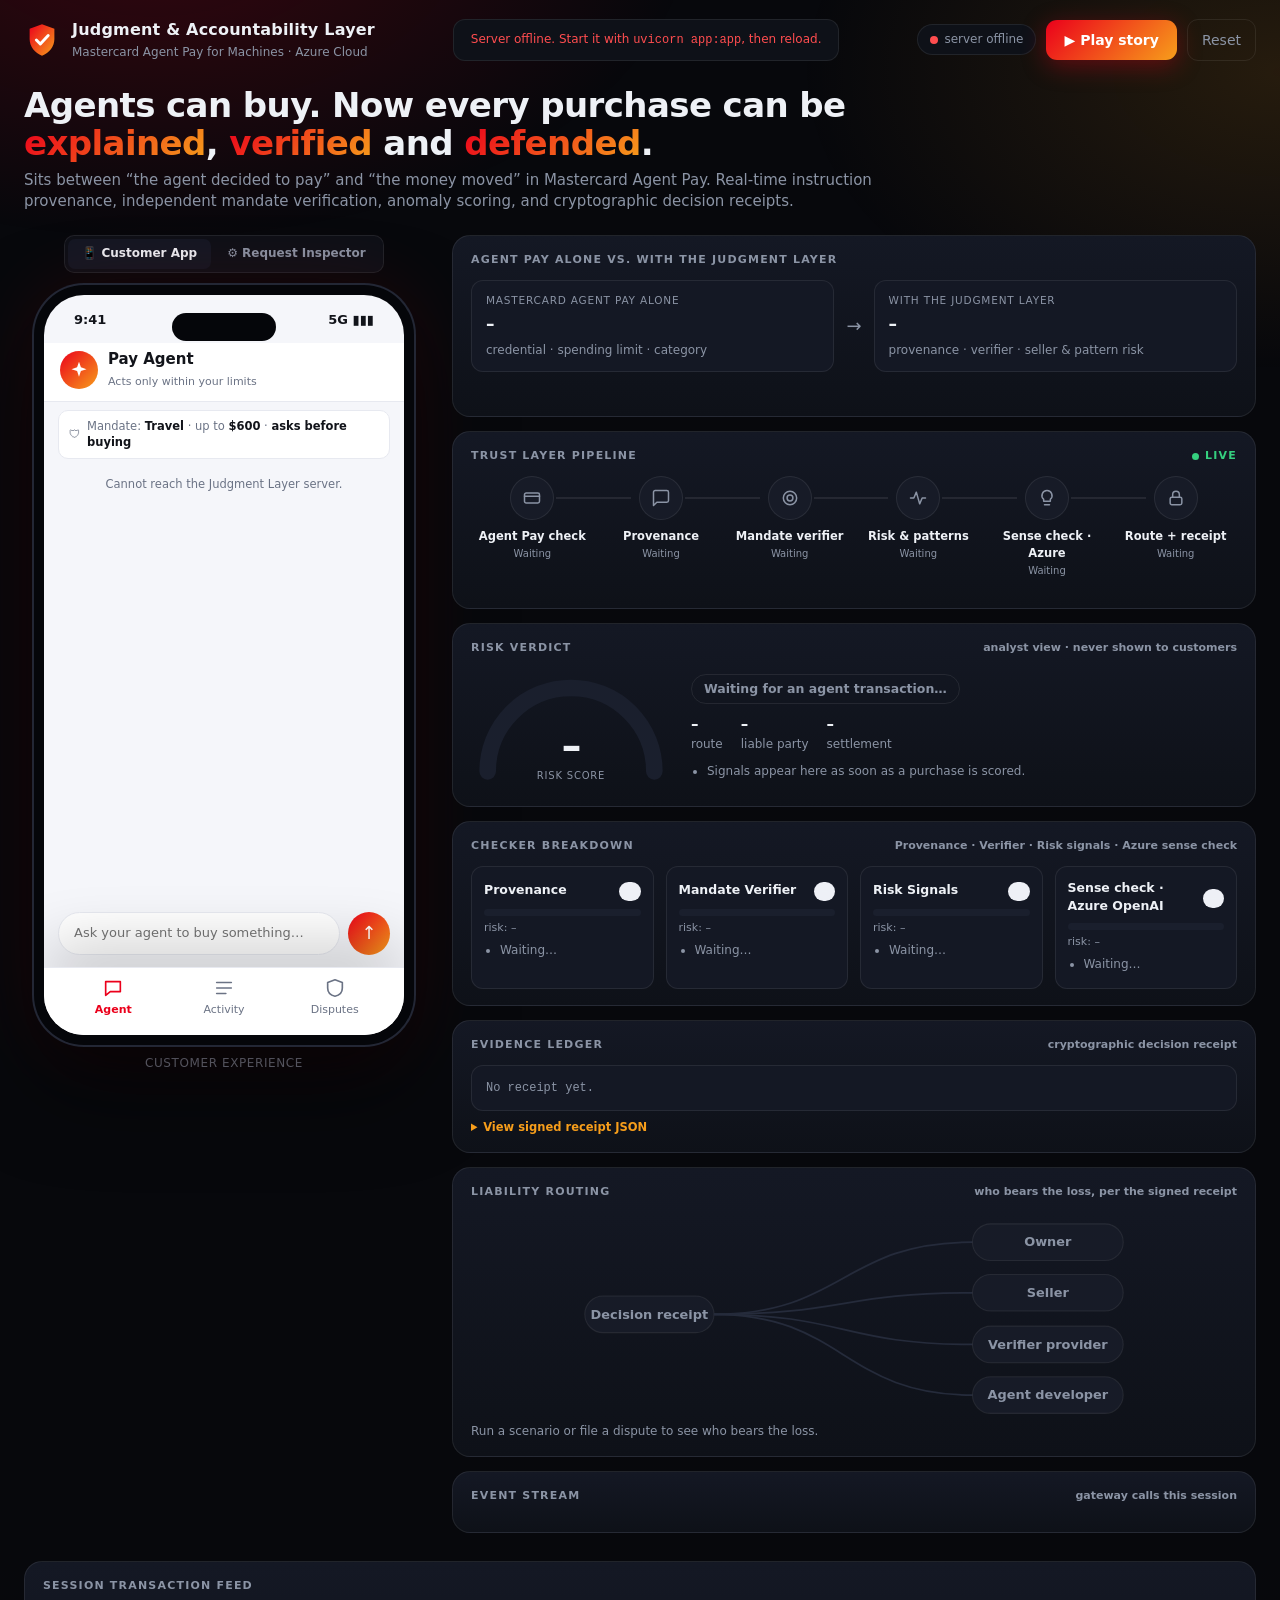
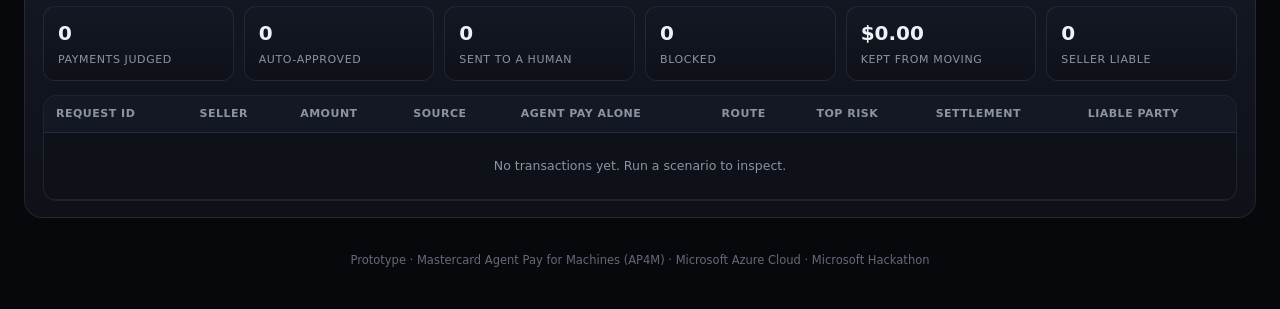
==== commit fa45cae9: "final fix" ====
--- a/index.html
+++ b/index.html
@@ -202,7 +202,7 @@
 
     <!-- Individual checks breakdown -->
     <div class="cd">
-      <h5>Checker breakdown <span style="text-transform:none;letter-spacing:0">Provenance · Verifier · Risk signals</span></h5>
+      <h5>Checker breakdown <span style="text-transform:none;letter-spacing:0">Provenance · Verifier · Risk signals · Azure sense check</span></h5>
       <div class="checks-grid" id="checksGrid">
         <div class="check-box" id="cb-prov">
           <div class="check-top"><b>Provenance</b><span class="bd nt" id="badge-prov">–</span></div>
@@ -221,6 +221,12 @@
           <div class="tr"><div class="fl" id="bar-risk"></div></div>
           <div class="check-risk" id="risk-risk">risk: –</div>
           <ul class="rs2" id="reasons-risk"><li>Waiting…</li></ul>
+        </div>
+        <div class="check-box" id="cb-sense">
+          <div class="check-top"><b>Sense check · Azure OpenAI</b><span class="bd nt" id="badge-sense">–</span></div>
+          <div class="tr"><div class="fl" id="bar-sense"></div></div>
+          <div class="check-risk" id="risk-sense">risk: –</div>
+          <ul class="rs2" id="reasons-sense"><li>Waiting…</li></ul>
         </div>
       </div>
     </div>
--- a/static/css/base.css
+++ b/static/css/base.css
@@ -25,6 +25,7 @@
 .hero{padding:6px 0 22px;max-width:860px}.hero h1{font-size:34px;line-height:1.12;margin:0 0 8px;letter-spacing:-.6px}
 .hero h1 em{font-style:normal;background:var(--grad);-webkit-background-clip:text;background-clip:text;color:transparent}.hero p{color:var(--mu);margin:0;font-size:15px}
 .grid{display:grid;grid-template-columns:400px 1fr;gap:28px;align-items:start}
+.grid>*,.panel>*{min-width:0}  /* long log lines / LLM reasons must not widen the columns */
 @media(max-width:980px){.grid{grid-template-columns:1fr}.phonewrap{justify-self:center}.hero h1{font-size:26px}}
 .phonewrap{position:sticky;top:12px;display:flex;flex-direction:column;align-items:center}
 .mode-toggle{display:inline-flex;background:var(--panel);border:1px solid var(--line);border-radius:10px;padding:3px;margin-bottom:12px;gap:2px}
@@ -38,7 +39,7 @@
 .cd h5{margin:0 0 12px;font-size:11px;letter-spacing:1.2px;text-transform:uppercase;color:var(--mu);display:flex;justify-content:space-between;align-items:center}
 .live{display:inline-flex;gap:6px;align-items:center;color:var(--ok)}.live:before{content:"";width:7px;height:7px;border-radius:50%;background:var(--ok);box-shadow:0 0 0 0 rgba(53,208,127,.6);animation:pu 1.8s infinite}
 @keyframes pu{70%{box-shadow:0 0 0 8px rgba(53,208,127,0)}100%{box-shadow:0 0 0 0 rgba(53,208,127,0)}}
-.pipe{display:grid;grid-template-columns:repeat(5,1fr);gap:6px}
+.pipe{display:grid;grid-template-columns:repeat(6,1fr);gap:6px}
 .nd{text-align:center;position:relative;padding:0 2px}
 .nd:not(:last-child):after{content:"";position:absolute;top:21px;left:calc(50% + 24px);right:calc(-50% + 24px);height:2px;background:var(--line);transition:background .4s}
 .nd .ci{width:44px;height:44px;margin:0 auto 8px;border-radius:50%;display:grid;place-items:center;background:#171b27;border:1.5px solid var(--line);color:var(--mu);transition:.35s}
@@ -56,7 +57,7 @@
 .verdict.warn{color:var(--warn);border-color:var(--warn);background:rgba(255,176,32,.08)}
 .verdict.bad{color:var(--bad);border-color:var(--bad);background:rgba(255,77,79,.08)}
 .kv{display:flex;gap:18px;margin:10px 0;color:var(--mu);font-size:12px}.kv b{display:block;color:var(--tx);font-size:15px}
-.checks-grid{display:grid;grid-template-columns:repeat(3,1fr);gap:12px;margin-top:6px}@media(max-width:760px){.checks-grid{grid-template-columns:1fr}}
+.checks-grid{display:grid;grid-template-columns:repeat(4,1fr);gap:12px;margin-top:6px}@media(max-width:1180px){.checks-grid{grid-template-columns:1fr 1fr}}@media(max-width:760px){.checks-grid{grid-template-columns:1fr}}
 .check-box{background:var(--panel2);border:1px solid var(--line);border-radius:12px;padding:12px}
 .check-top{display:flex;justify-content:space-between;align-items:center;font-size:12px}
 .check-top b{color:var(--tx);font-size:12.5px}
